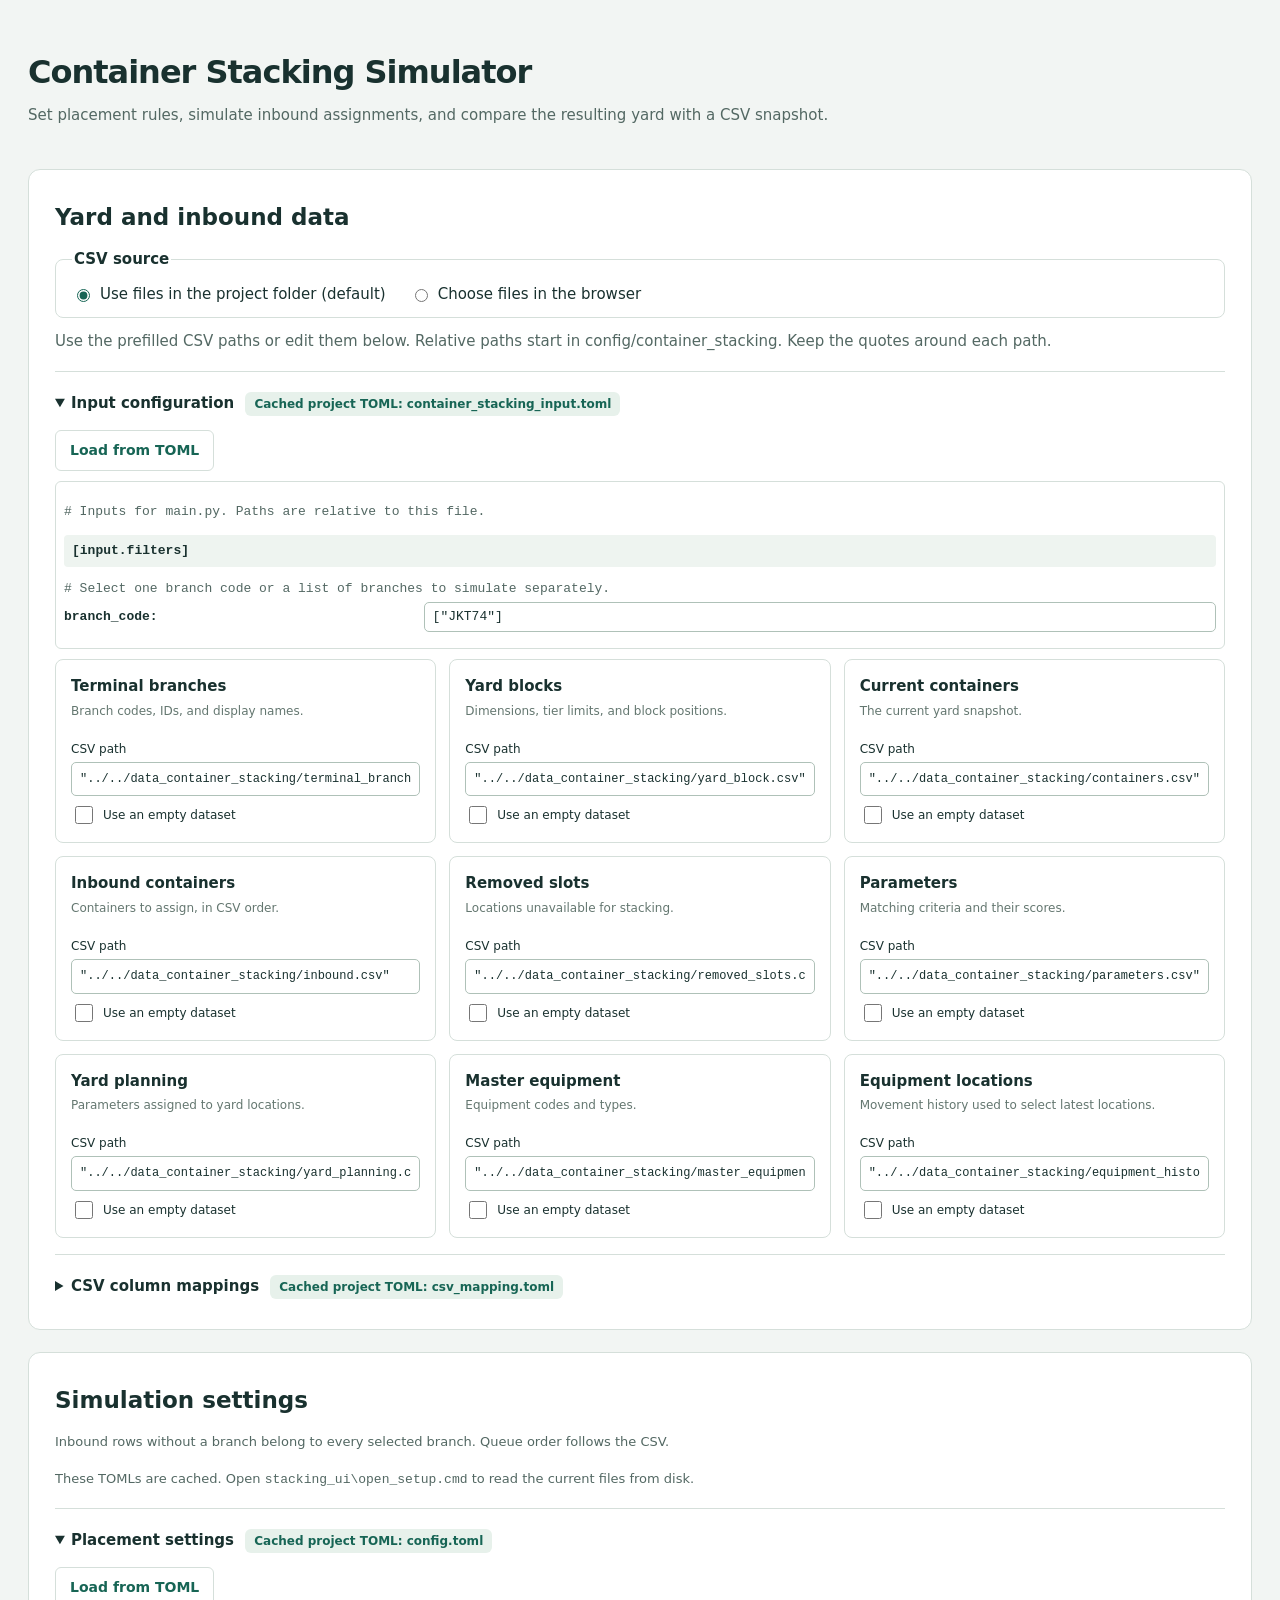
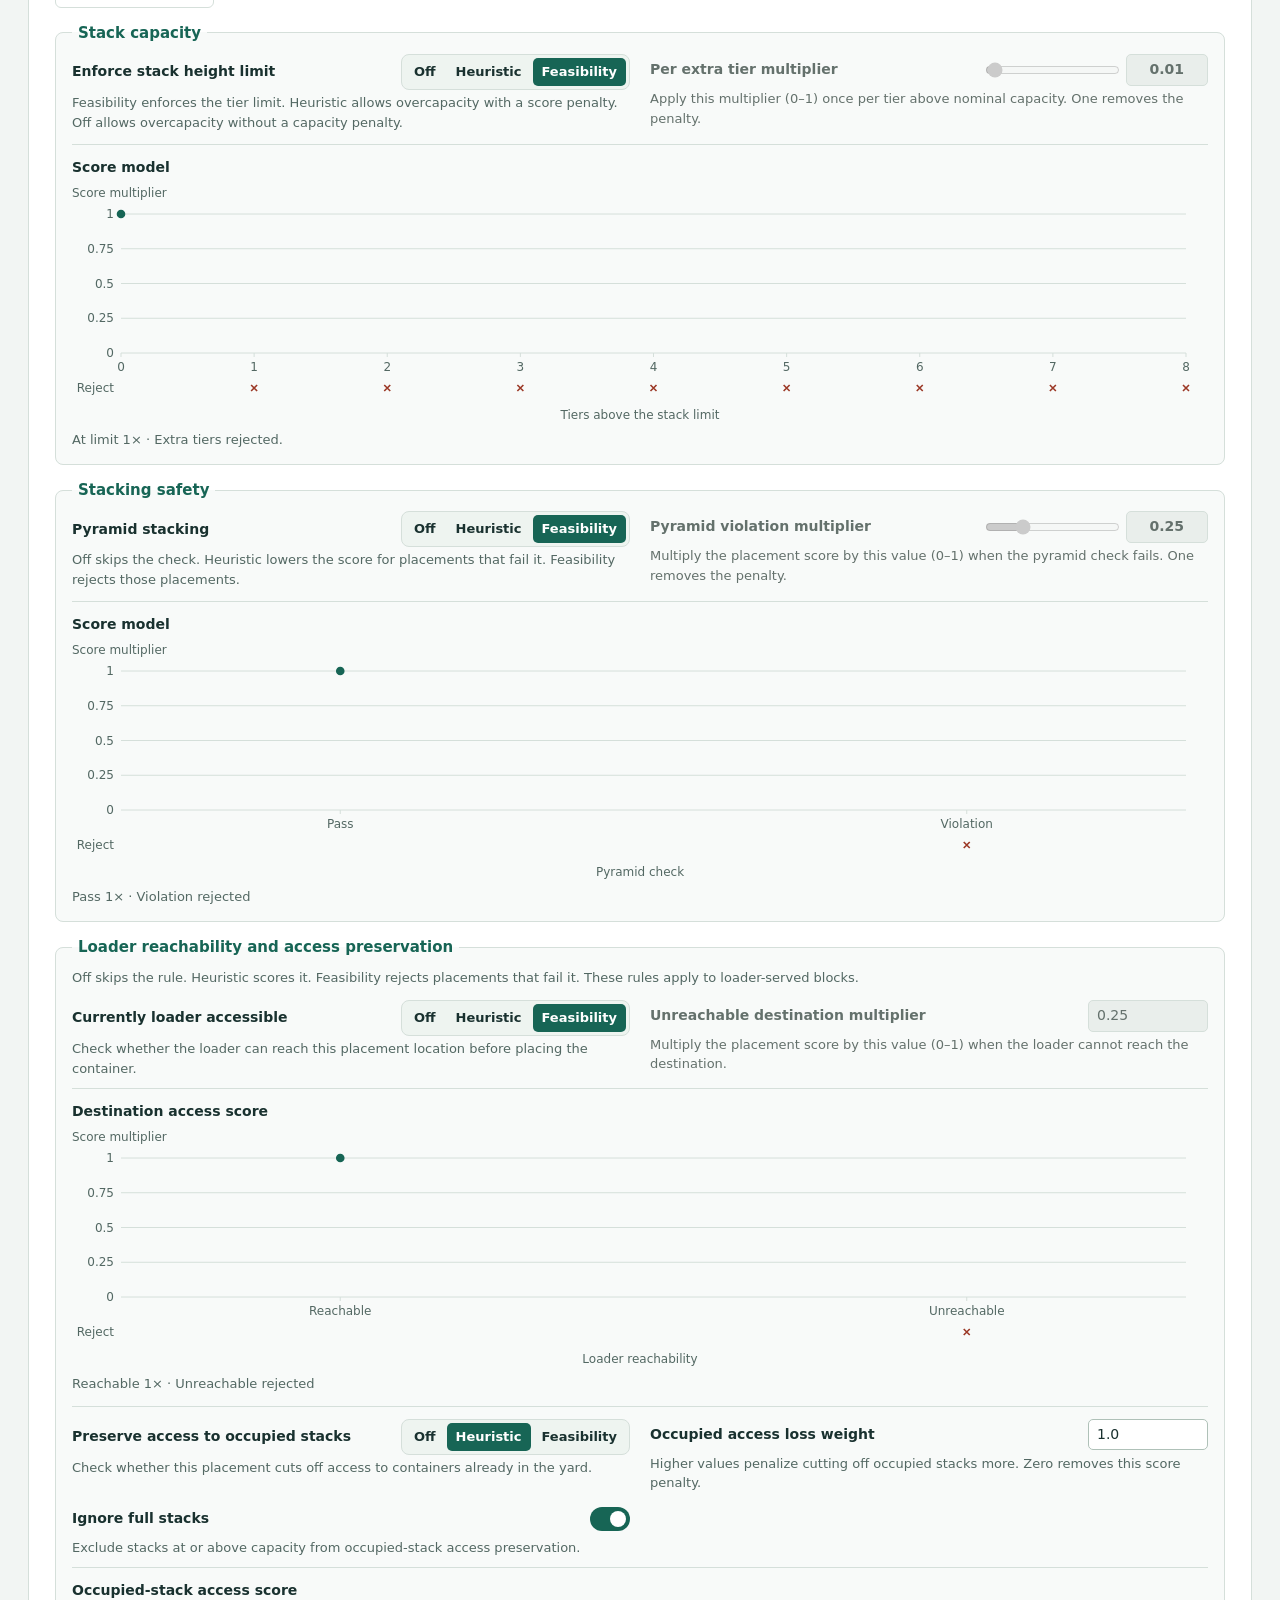
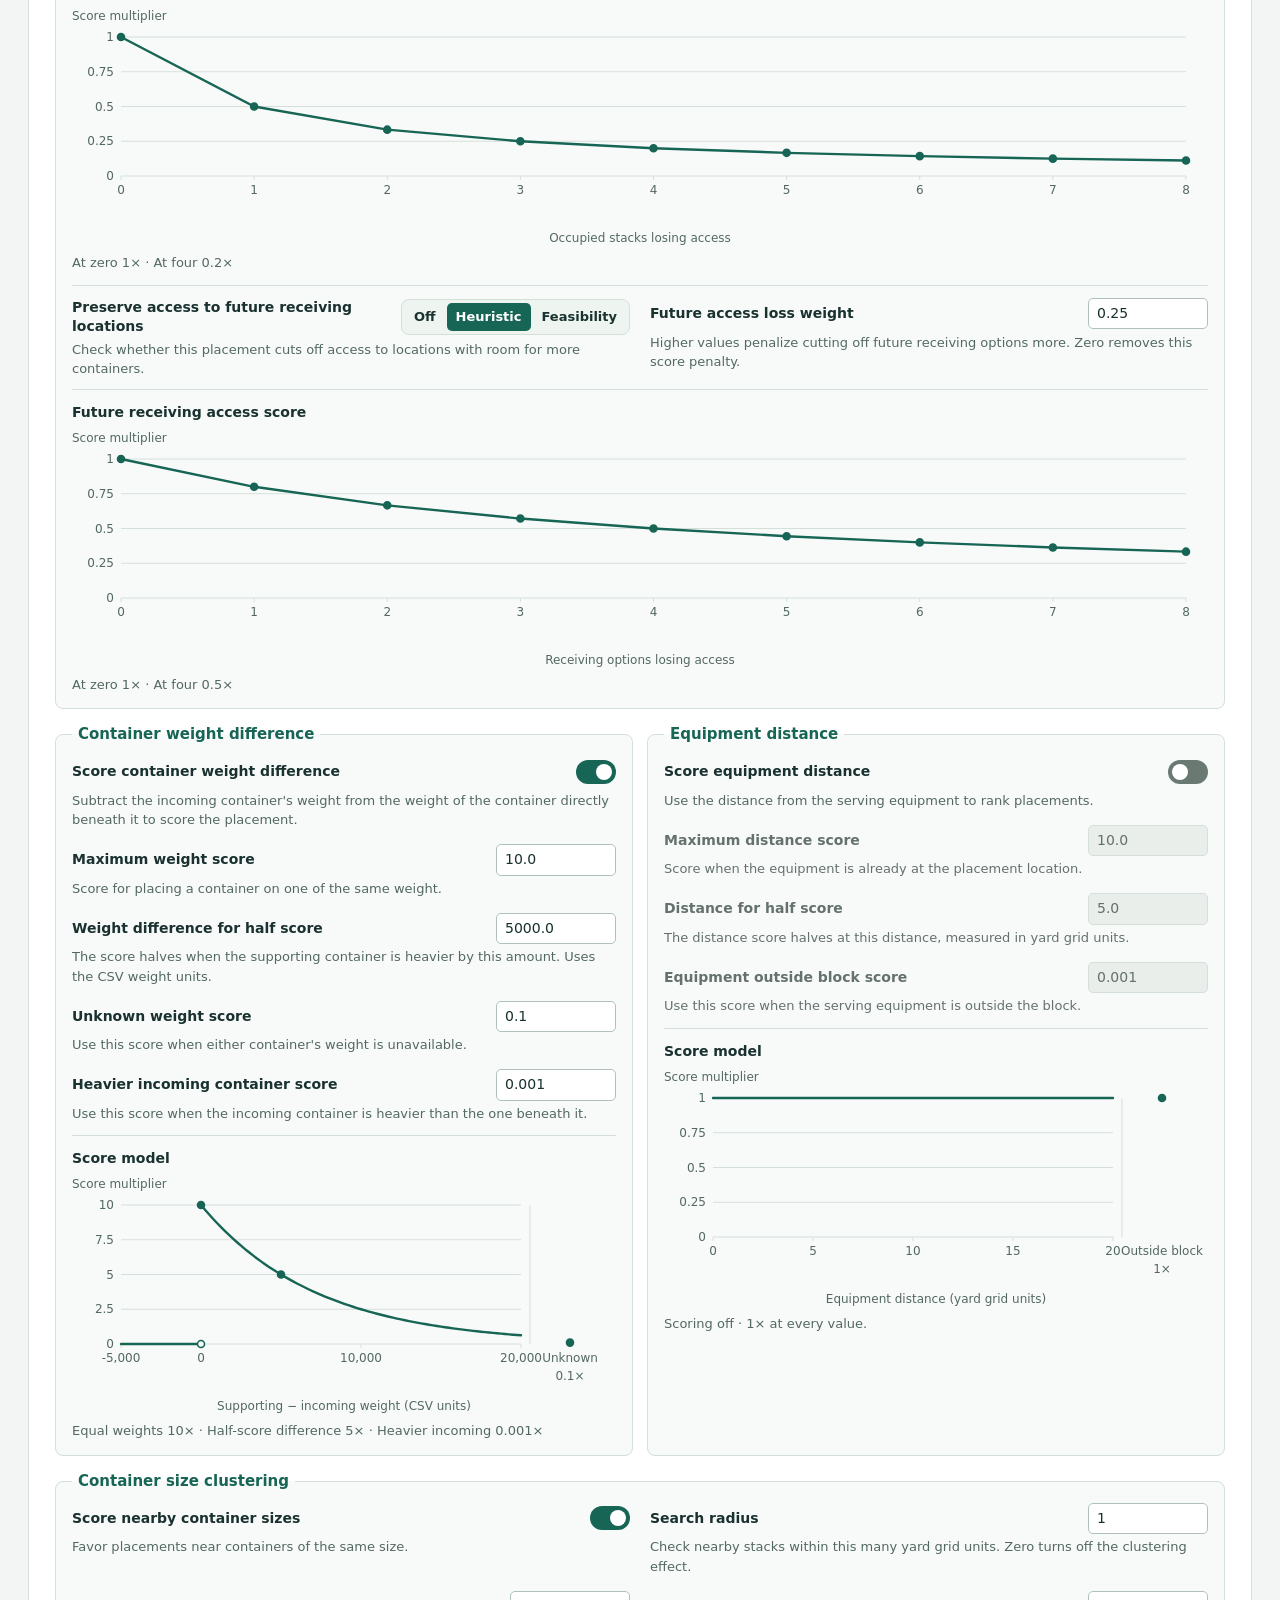
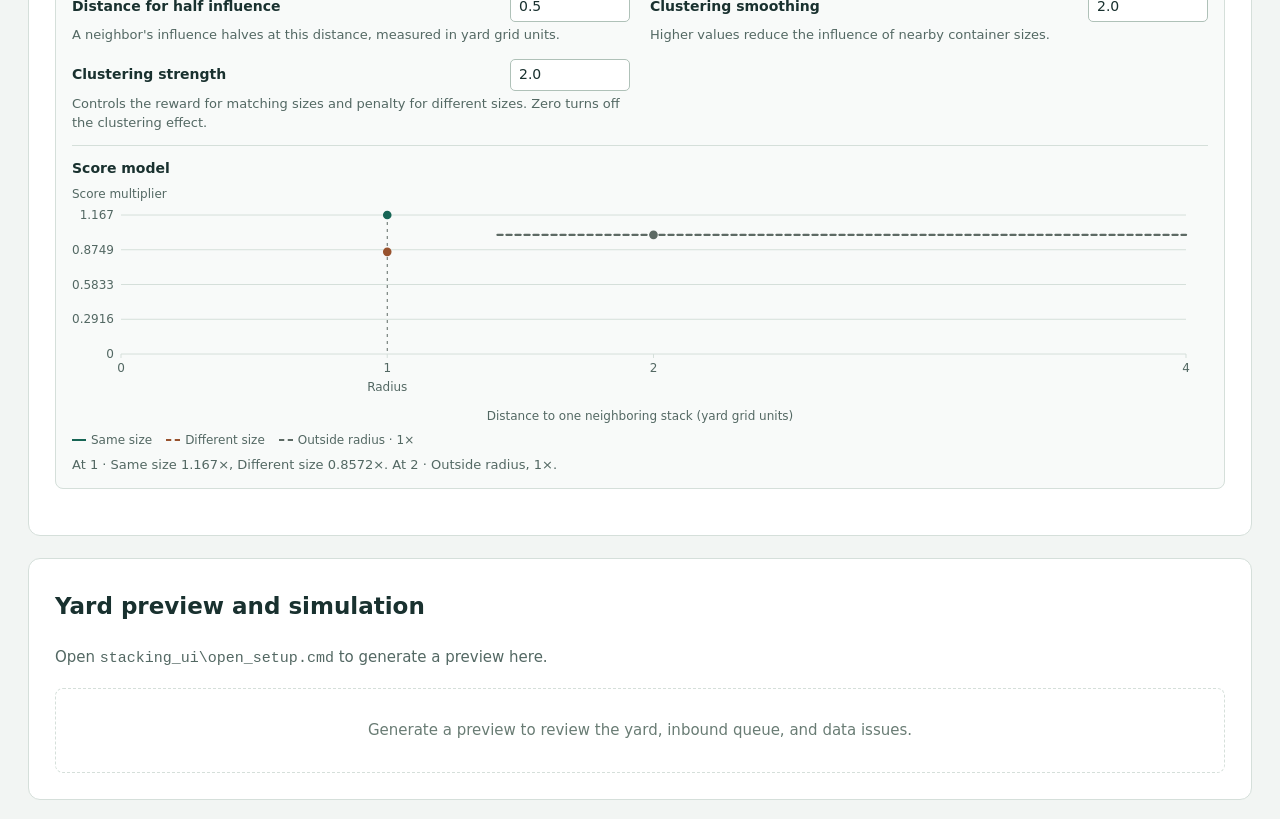
==== stacking_ui/static/index.html @ 5b1e6a99 "Add live placement heuristic graphs" ====
<!doctype html>
<html lang="en">
<head>
  <meta charset="utf-8">
  <meta name="viewport" content="width=device-width, initial-scale=1">
  <meta http-equiv="Content-Security-Policy" content="default-src 'none'; script-src 'self' file:; style-src 'self' file:; connect-src 'none'; base-uri 'none'; form-action 'none'">
  <title>Container Stacking Simulator</title>
  <link rel="stylesheet" href="./style.css">
  <link rel="stylesheet" href="./yard-map.css">
  <script src="./defaults.js" defer></script>
  <script src="./yard-map.js" defer></script>
  <script src="./yard-comparison-map.js" defer></script>
  <script src="./simulation.js" defer></script>
  <script src="./placement-graphs.js" defer></script>
  <script src="./app.js" defer></script>
</head>
<body>
<header>
  <div>
    <h1>Container Stacking Simulator</h1>
    <p>Set placement rules, simulate inbound assignments, and compare the resulting yard with a CSV snapshot.</p>
  </div>
</header>
<main>
  <div id="message" role="status" aria-live="polite"></div>
  <section>
    <h2>Yard and inbound data</h2>
    <fieldset class="file-sources">
      <legend>CSV source</legend>
      <label><input id="source-folder" type="radio" name="file-source" value="folder" checked> Use files in the project folder (default)</label>
      <label><input id="source-upload" type="radio" name="file-source" value="upload"> Choose files in the browser</label>
    </fieldset>
    <p id="source-description"></p>
    <details id="stacking-inputs" open>
      <summary>Input configuration <span id="input-toml-source" class="toml-source" data-project-file="container_stacking_input.toml" aria-live="polite"></span></summary>
      <div class="actions toml-choose">
        <button id="default-input" type="button" class="secondary" disabled hidden>Set default</button>
        <button id="save-input" type="button" class="secondary toml-save" disabled hidden>Save container_stacking_input.toml</button>
        <button id="choose-input" type="button" class="secondary">Load from TOML</button>
      </div>
      <input type="file" id="load-input" accept=".toml" hidden>
      <div id="input-toml" class="toml-lines"></div>
    </details>
    <div id="datasets" class="dataset-grid"></div>
    <details>
      <summary>CSV column mappings <span id="mapping-toml-source" class="toml-source" data-project-file="csv_mapping.toml" aria-live="polite"></span></summary>
      <div class="actions toml-choose">
        <button id="default-mapping" type="button" class="secondary" disabled hidden>Set default</button>
        <button id="save-mapping" type="button" class="secondary toml-save" disabled hidden>Save csv_mapping.toml</button>
        <button id="choose-mapping" type="button" class="secondary">Load from TOML</button>
      </div>
      <input type="file" id="load-mapping" accept=".toml" hidden>
      <div id="mapping-toml" class="toml-lines"></div>
    </details>
  </section>
  <section>
    <h2>Simulation settings</h2>
    <p class="note">Inbound rows without a branch belong to every selected branch. Queue order follows the CSV.</p>
    <div id="project-toml-actions" hidden>
      <button id="reload-project-tomls" type="button" class="secondary">Reload project TOMLs</button>
      <p class="note">The launcher reads the project files on page load and refreshes untouched editors before preview. Reload replaces all three editors with the current files.</p>
    </div>
    <p id="project-toml-cache-note" class="note" hidden>These TOMLs are cached. Open <code>stacking_ui\open_setup.cmd</code> to read the current files from disk.</p>
    <details open>
      <summary>Placement settings <span id="config-toml-source" class="toml-source" data-project-file="config.toml" aria-live="polite"></span></summary>
      <div class="actions toml-choose">
        <button id="default-config" type="button" class="secondary" disabled hidden>Set default</button>
        <button id="save-config" type="button" class="secondary toml-save" disabled hidden>Save config.toml</button>
        <button id="choose-config" type="button" class="secondary">Load from TOML</button>
      </div>
      <input type="file" id="load-config" accept=".toml" hidden>
      <div id="config-toml"></div>
    </details>
  </section>
  <section class="stacking-review">
    <div class="section-title">
      <h2>Yard preview and simulation</h2>
      <div class="actions">
        <button id="generate-preview" type="button" hidden>Generate preview</button>
        <button id="save-yard" class="secondary" type="button" hidden>Save yard CSV</button>
      </div>
    </div>
    <p id="preview-launch-note" hidden>Open <code>stacking_ui\open_setup.cmd</code> to generate a preview here.</p>
    <p id="preview-status" role="status" aria-live="polite"></p>
    <div id="results"><div class="empty">Generate a preview to review the yard, inbound queue, and data issues.</div></div>
  </section>
</main>
</body>
</html>
---- stacking_ui/static/style.css ----
:root{font:15px/1.5 system-ui,sans-serif;color:#19312f;background:#f2f5f3;--green:#176555;--border:#d5dfda}*{box-sizing:border-box}body{margin:0}header,main,footer{max-width:1280px;margin:auto}header{display:flex;justify-content:space-between;align-items:center;padding:42px 28px 24px}h1{font-size:32px;letter-spacing:-1px;margin:6px 0}h2{font-size:23px;margin:4px 0 14px}h3{margin:16px 0 8px}p{color:#536863;margin:8px 0 18px}.eyebrow{font-size:11px;letter-spacing:2px;font-weight:750;color:var(--green)}main{padding:0 28px}section{background:white;border:1px solid var(--border);border-radius:12px;padding:26px;margin-bottom:22px}.section-title{display:flex;justify-content:space-between;align-items:center;gap:20px}.actions{display:flex;gap:9px;flex-wrap:wrap}button,.button{font:inherit;font-weight:600;font-size:14px;border:1px solid var(--green);background:var(--green);color:white;border-radius:6px;padding:9px 14px;cursor:pointer;display:inline-block}.secondary{background:white;color:var(--green);border-color:var(--border)}button:disabled{opacity:.5;cursor:wait}input,select,textarea{font:inherit;border:1px solid #afc1b8;border-radius:5px;padding:8px;background:white;color:#19312f;max-width:100%}input[type=file]{font-size:12px;width:100%;padding:6px}input[type=checkbox]{accent-color:var(--green);width:18px;height:18px}input:focus,textarea:focus,button:focus-visible,.button:focus-within{outline:3px solid #76bda8;outline-offset:2px}.dataset-grid{display:grid;grid-template-columns:repeat(3,minmax(0,1fr));gap:13px}.dataset{border:1px solid var(--border);border-radius:8px;padding:15px}.dataset strong{display:block;margin-bottom:4px}.dataset small{display:block;min-height:38px;color:#647770;font-size:12px}.filename{font-size:12px;overflow-wrap:anywhere;margin:6px 0;color:var(--green)}.empty-choice{display:flex;gap:7px;align-items:center;font-size:12px;margin-top:7px}.note{font-size:13px}.settings-grid{display:grid;grid-template-columns:repeat(3,minmax(0,1fr));gap:14px;margin:12px 0 24px}.setting{display:flex;flex-direction:column;gap:6px;font-size:13px}.setting small{color:#647770;font-size:12px}.setting.toggle{flex-direction:row;align-items:center}.toml-grid{display:grid;grid-template-columns:repeat(3,minmax(0,1fr));gap:14px;margin:14px 0}.toml-grid label{font-size:13px}.toml-grid textarea{width:100%;font:12px/1.5 ui-monospace,monospace;margin-top:8px;resize:vertical}details{border-top:1px solid var(--border);padding-top:16px}summary{cursor:pointer;font-weight:600}#message:not(:empty){padding:12px 16px;border:1px solid #b9d6cb;border-radius:8px;margin:0 0 20px;background:#e7f1eb}#message.error{background:#fff0ed;border-color:#ebc2b5;color:#8a3321}.empty{padding:30px;text-align:center;border:1px dashed var(--border);border-radius:8px;color:#697c74}.branch-result{margin-top:22px;border-top:1px solid var(--border);padding-top:12px}.metrics{display:flex;gap:12px;flex-wrap:wrap;margin:12px 0}.metric{padding:10px 16px;background:#f1f6f3;border-radius:7px}.metric strong{display:block;font-size:22px}.metric span{font-size:12px}.table-scroll{overflow:auto;max-height:430px;margin:12px 0}table{border-collapse:collapse;width:100%;font-size:13px}td,th{text-align:left;padding:9px;border-bottom:1px solid var(--border);vertical-align:top;overflow-wrap:anywhere}th{background:#eef4f0;position:sticky;top:0}.severity-error{color:#9b3826;font-weight:600}.severity-warning{color:#956615;font-weight:600}.ready{color:var(--green)}.not-ready{color:#9b3826}footer{padding:18px 28px 35px;font-size:12px;color:#718178}@media(max-width:850px){.dataset-grid,.settings-grid{grid-template-columns:repeat(2,minmax(0,1fr))}.toml-grid{grid-template-columns:1fr}.section-title{align-items:flex-start;flex-direction:column}}@media(max-width:550px){main{padding:0 12px}header{padding:24px 15px}section{padding:18px}.dataset-grid,.settings-grid{grid-template-columns:1fr}h1{font-size:26px}}

.file-sources {
  display: flex;
  flex-wrap: wrap;
  gap: 12px 24px;
  border: 1px solid var(--border);
  border-radius: 8px;
  padding: 12px 16px;
  margin: 0 0 12px;
}
.file-sources legend { font-weight: 600; }
.file-sources label { display: flex; align-items: center; gap: 7px; }
.file-sources input { accent-color: var(--green); }
.actions button[hidden] { display: none; }
#preview-status:empty { display: none; }
.preview-branch { display: block; margin-bottom: 10px; }
.preview-diagnostics {
  margin: 12px 0;
  padding: 12px 16px;
  border: 1px solid var(--border);
  border-radius: 8px;
  background: #f8faf9;
}
.preview-diagnostics h3 { margin: 0; }
.preview-diagnostics p { margin: 6px 0 10px; }
.preview-diagnostics details { padding-top: 8px; }
.preview-diagnostics details + details { margin-top: 8px; }
.preview-diagnostics .table-scroll { max-height: 15rem; margin-bottom: 0; }
.inbound-queue {
  padding: 12px 14px;
  margin: 12px 0;
  border: 1px solid var(--border);
  border-radius: 10px;
  background: #f8faf9;
}
.inbound-queue h3 { margin: 0; }
.inbound-queue p { margin: 4px 0 8px; font-size: 13px; }
.inbound-track {
  display: flex;
  align-items: stretch;
  gap: 8px;
  overflow-x: auto;
  list-style: none;
  margin: 0;
  padding: 2px 2px 8px;
}
.inbound-card {
  display: flex;
  flex-direction: column;
  gap: 2px;
  flex: 0 0 148px;
  padding: 7px 9px;
  border: 1px solid #dce6ea;
  border-radius: 8px;
  background: #fff;
  overflow-wrap: anywhere;
  font-size: 13px;
}
.inbound-position, .inbound-meta, .inbound-reason { font-size: 12px; color: #526779; }
.inbound-position { font-variant-numeric: tabular-nums; }
.inbound-invalid { border-color: #dfaa96; background: #fff3ee; }
.inbound-invalid .inbound-meta, .inbound-reason { color: #8b3728; }
.inbound-placed { border-color: #a9cdbf; background: #edf7f1; }
.inbound-unplaced { border-color: #d4bb8c; background: #fff8e9; }
.inbound-card[aria-current="step"] { outline: 2px solid #496a9a; outline-offset: -2px; }
.simulation-controls {
  position: sticky;
  top: 0;
  z-index: 5;
  align-items: center;
  justify-content: space-between;
  padding: 8px 12px;
  border: 1px solid var(--border);
  border-radius: 8px;
  background: #f8faf9;
  font-size: 13px;
}
.simulation-outcome {
  margin: 8px 0 14px;
  padding: 8px 12px;
  scroll-margin-top: 92px;
  border: 1px solid var(--border);
  border-radius: 8px;
}
.yard-comparison {
  margin: 8px 0 14px;
  padding: 12px 16px;
  scroll-margin-top: 92px;
  border: 1px solid var(--border);
  border-radius: 8px;
}
.yard-comparison h3 { margin: 0; }
.yard-comparison h4 { margin: 14px 0 6px; }
.yard-comparison p { margin: 6px 0 10px; overflow-wrap: anywhere; }
.yard-comparison > p:empty, .comparison-pages[hidden] { display: none; }
.comparison-filters, .comparison-pages { align-items: center; }
.comparison-rate { display: flex; flex-wrap: wrap; gap: 4px 8px; align-items: center; }
.comparison-rate meter { width: min(8rem, 100%); height: 10px; }
.comparison-rate meter::-webkit-meter-bar { background: #edf2ef; border: 0; }
.comparison-rate-simulated meter::-webkit-meter-optimum-value { background: #267862; }
.comparison-rate-reference meter::-webkit-meter-optimum-value { background: #3b6cac; }
.comparison-visual { margin: 16px 0; }
.comparison-map-toolbar, .comparison-map-legend {
  display: flex;
  align-items: center;
  flex-wrap: wrap;
  gap: 8px 16px;
}
.comparison-map-toolbar label { font-weight: 650; }
.comparison-map-legend { list-style: none; padding: 0; margin: 0; font-size: 12px; }
.comparison-map-legend li { display: inline-flex; align-items: center; gap: 5px; }
.comparison-maps { display: grid; grid-template-columns: repeat(2, minmax(0, 1fr)); gap: 12px; }
.comparison-board {
  min-width: 0;
  padding: 10px;
  border: 1px solid var(--border);
  border-radius: 8px;
  background: #f8faf9;
}
.comparison-board h5 { margin: 0 0 6px; font-size: 14px; color: #196653; }
.comparison-board + .comparison-board h5 { color: #2a548a; }
.comparison-grid-scroll { overflow: auto; max-height: 18rem; }
.comparison-grid { width: max-content; border-collapse: separate; border-spacing: 3px; }
.comparison-grid th, .comparison-grid td { padding: 0; text-align: center; border: 0; }
.comparison-grid th { padding: 1px 5px; }
.comparison-grid tbody th { top: auto; left: 0; z-index: 1; }
.comparison-grid thead th { z-index: 2; }
.comparison-grid thead th:first-child { left: 0; z-index: 3; }
.comparison-slot, .comparison-swatch {
  display: inline-grid;
  place-items: center;
  color: var(--comparison-ink);
  background: var(--comparison-fill);
  border: 1px solid var(--comparison-border);
  border-radius: 5px;
}
.comparison-slot { position: relative; width: 36px; min-height: 34px; padding: 0; font-variant-numeric: tabular-nums; }
.comparison-swatch { width: 13px; height: 13px; border-radius: 3px; }
.comparison-slot-same { --comparison-fill: #f1f4f2; --comparison-ink: #374e45; --comparison-border: #cbd6cf; }
.comparison-slot-changed { --comparison-fill: #ffefcd; --comparison-ink: #6e430e; --comparison-border: #c1934c; }
.comparison-slot.comparison-slot-changed::after { content: "≠"; position: absolute; top: 0; right: 4px; font-size: 10px; }
.comparison-slot-simulated { --comparison-fill: #d9f0e7; --comparison-ink: #185740; --comparison-border: #68a38c; }
.comparison-slot-reference { --comparison-fill: #dfeafb; --comparison-ink: #224c85; --comparison-border: #7699c9; }
.comparison-slot-removed {
  --comparison-fill: repeating-linear-gradient(135deg, #e8ecea 0 3px, #d7ded9 3px 5px);
  --comparison-ink: #58655e;
  --comparison-border: #aab7ae;
}
.comparison-slot[aria-pressed="true"] { outline: 2px solid #213e33; outline-offset: -3px; }
.comparison-slot:focus-visible { outline: 3px solid #257e66; outline-offset: -3px; }
.comparison-stack-inspector { margin-top: 10px; }
.comparison-tier-different { background: #fff7e6; }
@media (max-width: 680px) {
  .comparison-maps { grid-template-columns: 1fr; }
}
.simulation-outcome p { margin: 0 0 6px; font-size: 13px; }
.simulation-trace-picker {
  display: flex;
  align-items: center;
  flex-wrap: wrap;
  gap: 6px 12px;
  margin-bottom: 8px;
}
.simulation-trace-picker select { padding: 3px 6px; font-size: 13px; }
.simulation-trace-stages { margin: 4px 0; padding-left: 22px; font-size: 13px; }
.heuristic-breakdown { margin: 4px 0 8px; max-width: 360px; }
.heuristic-breakdown table { font-size: 12px; font-variant-numeric: tabular-nums; }
.heuristic-breakdown th, .heuristic-breakdown td { padding: 5px 8px; }
.heuristic-breakdown th:last-child, .heuristic-breakdown td:last-child { text-align: right; }
.heuristic-breakdown tbody tr:last-child { background: #eef4f0; font-weight: 700; }
.simulation-outcome details { padding-top: 5px; font-size: 13px; }
.simulation-outcome details p { margin-top: 6px; }
.dataset-path { display: block; font-size: 12px; }
.dataset-grid + details { margin-top: 16px; }
.dataset-path input, .dataset-path textarea {
  display: block;
  width: 100%;
  margin-top: 4px;
  font: 12px/1.4 ui-monospace, monospace;
}
.toml-source {
  display: inline-block;
  margin: 4px 0 4px 6px;
  padding: 3px 9px;
  border-radius: 6px;
  background: #e7f1eb;
  color: var(--green);
  font-size: 12px;
  max-width: 100%;
  overflow-wrap: anywhere;
}
.toml-choose { margin-top: 10px; }
.toml-choose button[id^="default-"]:disabled { cursor: default; }
.toml-save:disabled {
  background: #edf0ee;
  color: #65716b;
  border-color: var(--border);
  cursor: default;
}
.toml-lines {
  max-height: 24rem;
  overflow: auto;
  border: 1px solid var(--border);
  border-radius: 6px;
  padding: 8px;
  margin: 10px 0;
}
.toml-setting {
  display: grid;
  grid-template-columns: minmax(14ch, 30%) minmax(0, 1fr);
  align-items: center;
  gap: 8px 14px;
  margin: 4px 0 8px;
  font: 13px/1.4 ui-monospace, monospace;
}
.toml-setting span { font-weight: 600; overflow-wrap: anywhere; }
.toml-setting input, .toml-setting textarea { width: 100%; padding: 5px 8px; }
.toml-setting textarea { resize: vertical; }
.toml-switch { position: relative; display: inline-flex; width: 40px; height: 24px; }
.toml-switch input {
  position: absolute;
  inset: 0;
  width: 100%;
  height: 100%;
  margin: 0;
  padding: 0;
  opacity: 0;
  cursor: pointer;
}
.toml-switch-track {
  width: 100%;
  border-radius: 999px;
  background: #6a7a73;
  pointer-events: none;
}
.toml-switch-track::after {
  content: "";
  position: absolute;
  inset: 4px auto 4px 4px;
  width: 16px;
  border-radius: 50%;
  background: #fff;
}
.toml-switch input:checked + .toml-switch-track { background: var(--green); }
.toml-switch input:checked + .toml-switch-track::after { transform: translateX(16px); }
.toml-switch input:focus-visible + .toml-switch-track { outline: 3px solid #76bda8; outline-offset: 2px; }
.toml-switch input:disabled + .toml-switch-track { opacity: .5; }
.toml-segments {
  display: inline-flex;
  flex-wrap: wrap;
  justify-self: start;
  gap: 2px;
  padding: 3px;
  background: #eef4f0;
  border: 1px solid var(--border);
  border-radius: 8px;
  font: 13px/1.4 system-ui, sans-serif;
}
.toml-segments label { position: relative; }
.toml-segments input {
  position: absolute;
  width: 1px;
  height: 1px;
  margin: 0;
  padding: 0;
  opacity: 0;
}
.toml-segments span {
  display: block;
  border-radius: 5px;
  padding: 5px 9px;
  cursor: pointer;
}
.toml-segments input:checked + span {
  background: var(--green);
  color: white;
}
.toml-segments input:focus-visible + span {
  outline: 3px solid #76bda8;
  outline-offset: 2px;
}
.toml-segments input:disabled + span {
  opacity: .45;
  cursor: default;
}
.placement-groups {
  display: grid;
  gap: 14px;
  margin: 14px 0 20px;
}
.placement-group {
  min-inline-size: 0;
  margin: 0;
  padding: 10px 16px 14px;
  border: 1px solid var(--border);
  border-radius: 8px;
  background: #f8faf9;
}
.placement-group legend {
  padding: 0 6px;
  font-weight: 650;
  color: var(--green);
}
.placement-options {
  display: grid;
  grid-template-columns: repeat(2, minmax(0, 1fr));
  gap: 14px 20px;
}
.placement-related-options {
  gap: 10px 20px;
}
.placement-related-options + .placement-related-options {
  margin-top: 12px;
  padding-top: 12px;
  border-top: 1px solid var(--border);
}
.placement-weight-distance {
  display: flex;
  flex-wrap: wrap;
  gap: 14px;
}
.placement-weight-distance > .placement-group { flex: 1 1 min(100%, 360px); }
.placement-weight-distance .placement-options { grid-template-columns: 1fr; }
.placement-option .toml-setting {
  grid-template-columns: minmax(0, 1fr) auto;
  gap: 6px 12px;
  min-height: 32px;
  margin: 0 0 3px;
  font: 14px/1.4 system-ui, sans-serif;
}
.placement-option input[type="text"] {
  width: 8rem;
  font-variant-numeric: tabular-nums;
}
.toml-range {
  display: flex;
  align-items: center;
  gap: 6px;
}
.toml-range input[type="range"] {
  width: clamp(4rem, 14vw, 9rem);
  margin: 0;
  padding: 0;
  accent-color: var(--green);
}
.toml-range input[type="number"] {
  width: 5.5rem;
  min-width: 0;
  text-align: right;
  font-variant-numeric: tabular-nums;
}
.placement-help { margin: 0; font-size: 13px; }
.placement-option.is-inactive, .placement-option.is-inactive .placement-help {
  color: #64716c;
}
.placement-option.is-inactive input[type="text"],
.placement-option.is-inactive input[type="number"],
.placement-option.is-inactive textarea,
.placement-option.is-inactive .toml-segments {
  background: #e9eeeb;
  color: #64716c;
  border-color: var(--border);
}
.placement-option.is-inactive .toml-segments input:disabled + span {
  color: #64716c;
  opacity: 1;
}
.placement-option.is-inactive .toml-segments input:checked + span { background: #d9e2dd; }
.placement-option.is-inactive .toml-switch input:checked + .toml-switch-track { background: #6a7a73; }
.placement-option.is-inactive .toml-switch input { cursor: default; }
.placement-group > .placement-help { margin-bottom: 12px; }
.placement-help + .placement-help { margin-top: 4px; }
.placement-graph {
  --score-line: var(--green);
  --other-score-line: #98532f;
  --neutral-score-line: #5d6a64;
  grid-column: 1 / -1;
  min-width: 0;
  margin: 12px 0 0;
  padding: 12px 0 0;
  border-top: 1px solid var(--border);
}
.placement-related-options > .placement-graph { margin-top: 0; }
.placement-group > .placement-options:empty + .placement-graph { margin-top: 0; }
.placement-graph figcaption { font-size: 14px; font-weight: 650; margin-bottom: 4px; }
.placement-graph svg { display: block; width: 100%; height: 204px; }
.placement-graph svg[hidden] { display: none; }
.placement-graph-axis, .placement-graph-y-title, .placement-graph-keys { font-size: 12px; color: #536863; }
.placement-graph-axis { text-align: center; }
.placement-graph-y-title { margin-top: 6px; }
.placement-graph svg text { fill: #536863; font-size: 12px; font-variant-numeric: tabular-nums; }
.placement-graph svg line { stroke: var(--border); }
.placement-graph svg .guide { stroke: var(--neutral-score-line); stroke-dasharray: 3 4; }
.placement-graph svg polyline {
  fill: none;
  stroke: var(--score-line);
  stroke-width: 2.4px;
  stroke-linecap: round;
  stroke-linejoin: round;
}
.placement-graph svg .point { fill: var(--score-line); stroke: var(--score-line); stroke-width: 1.6px; }
.placement-graph svg .hollow { fill: #f8faf9; }
.placement-graph svg .reject { fill: none; stroke: #9b3826; stroke-width: 1.6px; }
.placement-graph svg .other { --score-line: var(--other-score-line); }
.placement-graph svg .neutral { --score-line: var(--neutral-score-line); }
.placement-graph svg polyline.other, .placement-graph svg polyline.neutral { stroke-dasharray: 5 4; }
.placement-graph-keys { display: flex; flex-wrap: wrap; gap: 4px 14px; margin-top: 6px; }
.placement-graph-keys:empty { display: none; }
.placement-graph-keys span { display: inline-flex; align-items: center; gap: 5px; }
.placement-graph-keys span::before { content: ""; width: 14px; border-top: 2px solid var(--score-line); }
.placement-graph-keys .other::before { border-top: 2px dashed var(--other-score-line); }
.placement-graph-keys .neutral::before { border-top: 2px dashed var(--neutral-score-line); }
.placement-graph-note { margin: 6px 0 0; font-size: 13px; font-variant-numeric: tabular-nums; }
@media (max-width: 850px) {
  .placement-options { grid-template-columns: 1fr; }
}
@media (max-width: 480px) {
  .placement-option:has(.toml-segments) .toml-setting { grid-template-columns: 1fr; }
}
.toml-comment {
  margin: 12px 0 4px;
  color: #536863;
  font: 13px/1.5 ui-monospace, monospace;
  overflow-wrap: anywhere;
}
.toml-comment + .toml-comment { margin-top: 0; }
.toml-section {
  padding: 6px 8px;
  margin: 14px 0 8px;
  background: #eef4f0;
  border-radius: 4px;
  font: 600 13px/1.5 ui-monospace, monospace;
  overflow-wrap: anywhere;
}
@media (max-width: 550px) {
  .toml-setting { grid-template-columns: 1fr; }
}
---- stacking_ui/static/yard-map.css ----
main:has(.stacking-review .yard-view) { max-width: none; }
main:has(.stacking-review .yard-view) > :not(.stacking-review) {
  max-width: 1224px;
  margin-inline: auto;
}
.yard-view {
  --yard-line: #dce6ea;
  --yard-navy: #183957;
  margin: 16px 0 22px;
  color: #19344b;
}
.yard-view-heading,
.yard-inspector-heading {
  display: flex;
  align-items: center;
  justify-content: space-between;
  flex-wrap: wrap;
  gap: 8px;
  margin-bottom: 10px;
}
.yard-view h3, .yard-view h4 { margin: 0; }
.yard-view h4 { font-size: 14px; }
.yard-view-layout {
  display: grid;
  grid-template-columns: minmax(0, 1fr) clamp(280px, 26%, 420px);
  align-items: start;
  gap: 12px;
}
.yard-panel {
  background: #fff;
  border: 1px solid var(--yard-line);
  border-radius: 12px;
  padding: 12px;
  min-width: 0;
}
.yard-view .yard-caption {
  color: #526779;
  font-size: 12px;
  margin: 4px 0 9px;
}
.yard-view-heading .yard-caption { margin: 0; }
.yard-map-toolbar {
  display: flex;
  align-items: center;
  justify-content: space-between;
  flex-wrap: wrap;
  gap: 8px 16px;
  margin-bottom: 10px;
}
.yard-map-controls { display: flex; gap: 6px; }
.yard-map-zoom {
  padding: 5px 9px;
  border: 1px solid var(--yard-line);
  background: #fff;
  color: var(--yard-navy);
  font-size: 12px;
}
.yard-map-zoom[aria-pressed="true"] {
  border-color: #5b83a2;
  background: #e8f1f8;
}
.yard-trace-key {
  margin-bottom: 10px;
  padding: 6px 9px;
  border: 1px solid #bcd9dd;
  border-radius: 6px;
  background: #f0f8f8;
  font-size: 12px;
}
.yard-trace-key strong, .yard-trace-key span { display: block; }
.yard-map-scroll {
  overflow: auto;
  height: clamp(420px, var(--yard-map-height), 90vh);
  border: 1px solid var(--yard-line);
  border-radius: 8px;
  background-color: #f3f7f7;
  background-image: radial-gradient(#cfdddf 1px, transparent 1px);
  background-size: 10px 10px;
}
.yard-map-extent { position: relative; overflow: hidden; margin-inline: auto; }
.yard-map-stage { position: absolute; inset: 0 auto auto 0; transform-origin: top left; }
.yard-block {
  position: absolute;
  padding: 8px;
  border: 1px solid var(--yard-line);
  border-radius: 8px;
  background: #fff;
}
.yard-block-heading { height: 76px; }
.yard-block-heading .yard-caption {
  margin: 0;
  overflow: hidden;
  text-overflow: ellipsis;
  white-space: nowrap;
}
.yard-legend { display: flex; flex-wrap: wrap; gap: 6px 14px; }
.yard-legend > div { display: flex; align-items: center; gap: 7px; font-size: 12px; }
.yard-swatch {
  width: 13px;
  height: 13px;
  flex: none;
  border: 1px solid var(--yard-ink, #c7d2d8);
  border-radius: 4px;
  background: var(--yard-fill, #e7ecee);
}
.yard-view .yard-removed {
  background: repeating-linear-gradient(135deg, #edf1f3 0 5px, #d7e0e5 5px 7px);
}
.yard-gap {
  display: inline-grid;
  place-items: center;
  background: #fbd775;
  color: #604300;
  border-radius: 50%;
  width: 14px;
  height: 14px;
  font-size: 10px;
  font-weight: 750;
  flex: none;
}
.yard-view .yard-grid {
  --yard-grid-gap: 3px;
  table-layout: fixed;
  border-collapse: separate;
  border-spacing: var(--yard-grid-gap);
}
.yard-grid th, .yard-grid td { padding: 0; border: 0; }
.yard-view .yard-grid th {
  position: static;
  font-size: 11px;
  text-align: center;
  color: #526779;
  background: #f1f5f7;
}
.yard-grid thead th { padding: 2px; }
.yard-grid th:first-child { width: 31px; }
.yard-view .yard-tile {
  display: block;
  width: 100%;
  height: 36px;
  position: relative;
  padding: 2px 0;
  border: 1px solid transparent;
  border-radius: 7px;
  background-color: var(--yard-fill, #edf1f3);
  color: #19344b;
  text-align: center;
  font-variant-numeric: tabular-nums;
  line-height: 1.1;
}
.yard-tile strong, .yard-tile small { display: block; }
.yard-tile strong { font-size: 13px; }
.yard-tile .yard-count { font-size: 14px; font-weight: 800; }
.yard-tile .yard-count-empty { color: #30363b; opacity: .25; }
.yard-view .yard-overcapacity { color: #d00000; }
.yard-tile small { font-size: 10px; color: var(--yard-ink, #526779); }
.yard-view .yard-tile:hover { border-color: #6d889c; }
.yard-view .yard-tile[aria-pressed="true"] {
  border-color: var(--yard-navy);
  box-shadow: inset 0 0 0 1px var(--yard-navy);
}
.yard-view .yard-tile.yard-trace-candidate {
  z-index: 1;
  outline: 2px dashed #176579;
}
.yard-view .yard-tile.yard-trace-winner,
.yard-view:not(.yard-trace-history) .yard-tile.yard-placed {
  z-index: 1;
  outline: 3px solid #6336b0;
  outline-offset: 0;
  scroll-margin-block: 80px 18px;
}
.yard-view .yard-tile.yard-trace-candidate:focus-visible,
.yard-view .yard-tile.yard-trace-winner:focus-visible,
.yard-view:not(.yard-trace-history) .yard-tile.yard-placed:focus-visible {
  outline: 3px dashed #19344b;
}
.yard-view .yard-tile.yard-trace-pair { outline: none; }
.yard-view .yard-tile.yard-trace-pair:focus-visible {
  outline: 2px solid #19344b;
  outline-offset: -4px;
}
.yard-view .yard-tile.yard-trace-pair-anchor { z-index: 2; }
.yard-trace-pair-anchor::after {
  content: "";
  position: absolute;
  /* Extend across the preceding equal-width tile, its gap and both borders. */
  inset: -1px -1px -1px calc(-100% - var(--yard-grid-gap) - 3px);
  border: 2px dashed #176579;
  border-radius: inherit;
  pointer-events: none;
}
.yard-trace-pair-anchor.yard-trace-winner::after { border: 3px solid #6336b0; }
.yard-trace-rank {
  position: absolute;
  z-index: 1;
  left: -2px;
  bottom: -4px;
  padding: 1px 3px;
  border-radius: 4px;
  background: #176579;
  color: #fff;
  font-size: 11px;
  font-weight: 750;
  white-space: nowrap;
}
.yard-trace-winner .yard-trace-rank { background: #512498; }
.yard-trace-history .yard-placement-badge { display: none; }
.yard-view .yard-trace-detail {
  margin: 4px 0 6px;
  color: #176579;
  font-size: 12px;
}
.yard-placement-badge {
  position: absolute;
  right: -2px;
  top: -8px;
  padding: 2px 4px;
  border-radius: 4px;
  background: #512498;
  color: #fff;
  font-size: 10px;
  font-weight: 750;
}
.yard-view .yard-placement-note {
  padding: 5px 7px;
  border-radius: 6px;
  background: #efe7fa;
  color: #512498;
  font-size: 12px;
}
.yard-tile .yard-gap { position: absolute; top: -2px; right: -2px; }
.yard-pair { position: absolute; top: 1px; left: 2px; color: #34536d; font-size: 8px; }
.yard-occupancy {
  padding: 3px 7px;
  border-radius: 6px;
  background: #e9f0f5;
  color: #34536d;
  font-size: 11px;
  font-weight: 700;
}
.yard-inspector { position: sticky; top: 12px; }
.yard-inspector-heading { margin: 0; }
.yard-inspector h4 { margin-top: 8px; }
.yard-parameter {
  margin: 6px 0 8px;
  padding: 0;
  overflow: hidden;
  border: 1px solid var(--yard-line);
  border-radius: 8px;
}
.yard-parameter summary {
  padding: 6px 8px;
  background: var(--yard-fill, #edf1f3);
  color: #19344b;
  font-size: 12px;
}
.yard-parameter ul { margin: 5px 0 7px; padding-left: 23px; font-size: 12px; }
.yard-tier-table { margin: 6px 0 0; }
.yard-tier-table table { font-size: 11px; }
.yard-tier-table td, .yard-tier-table th { padding: 5px 4px; }
.yard-tier-table td:nth-child(2) { font-weight: 650; white-space: nowrap; }
.yard-tier-table .yard-placed-tier { background: #efe7fa; color: #512498; }
.yard-view .yard-gap-note {
  margin: 5px 0;
  padding: 5px 7px;
  color: #604300;
  background: #fdf0ce;
  border-radius: 6px;
  font-size: 12px;
}
@media (max-width: 900px) {
  .yard-view-layout { grid-template-columns: minmax(0, 1fr); }
  .yard-inspector { position: static; }
}
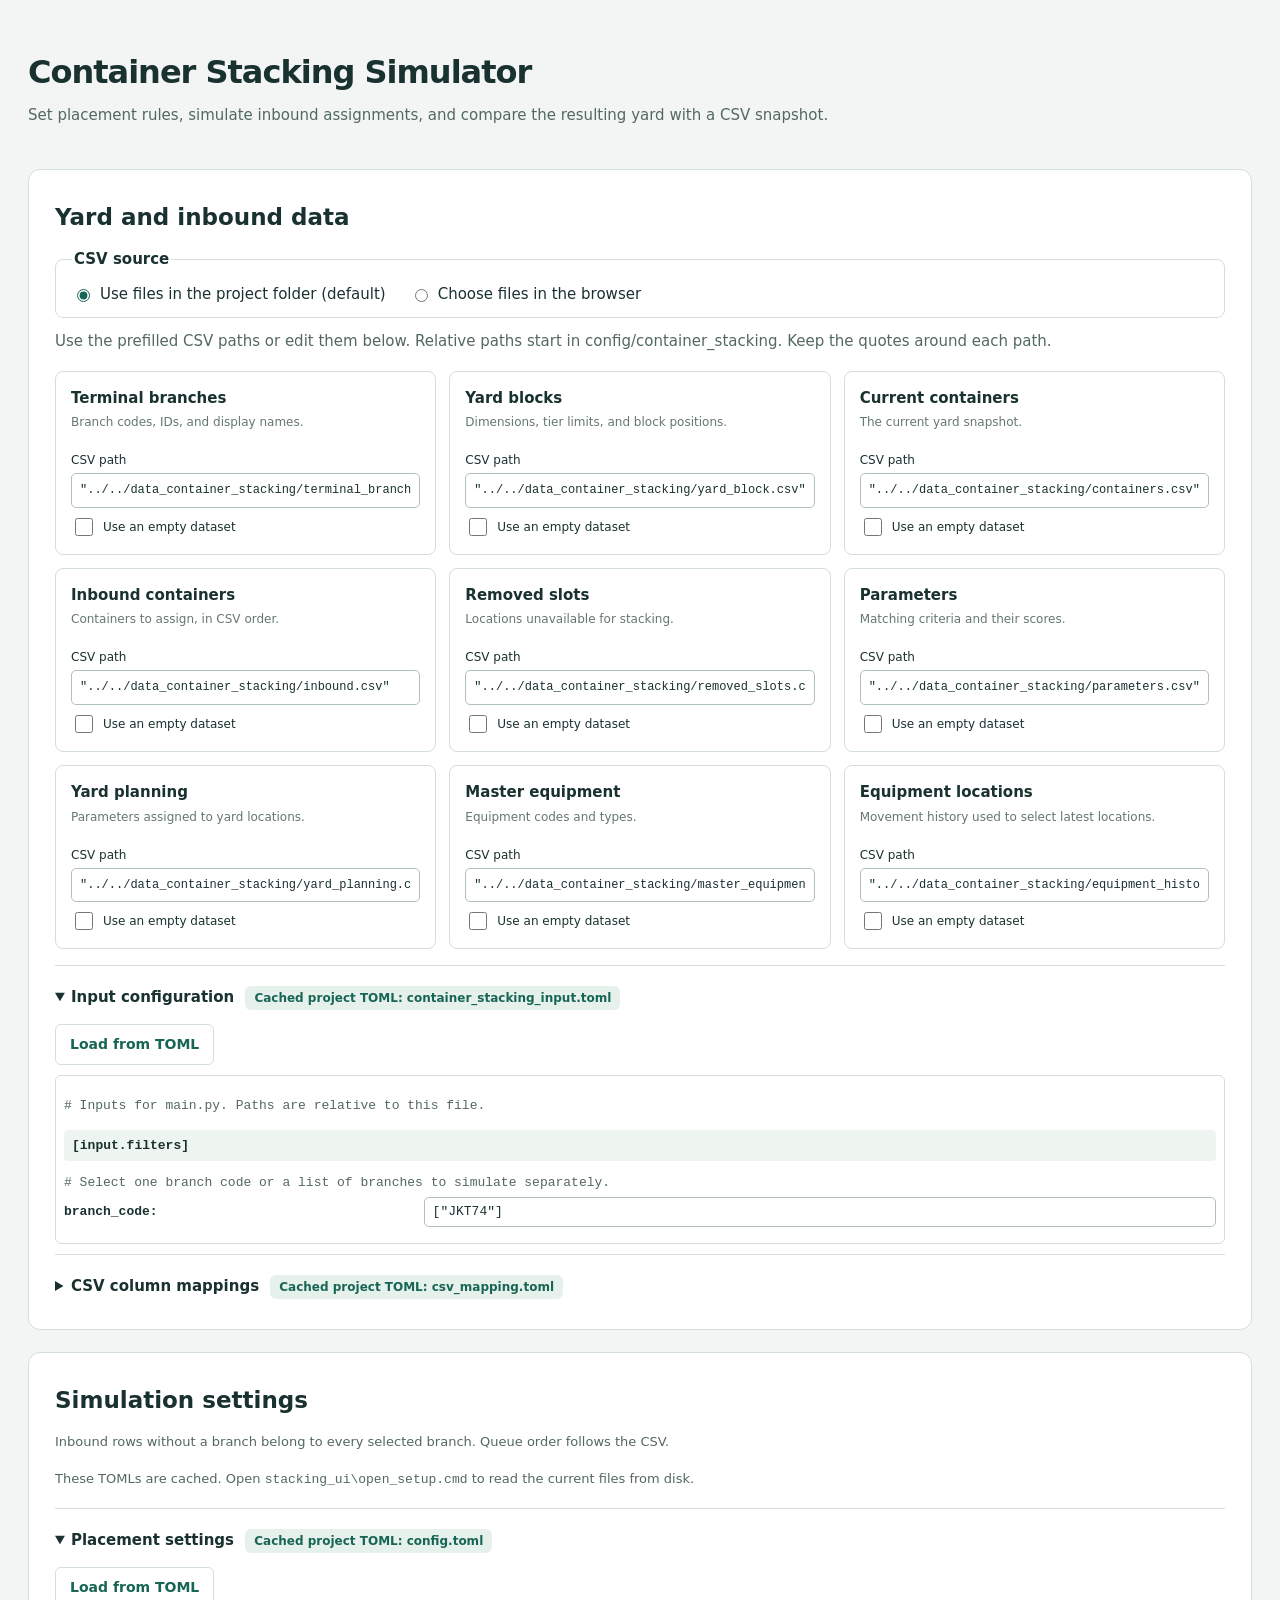
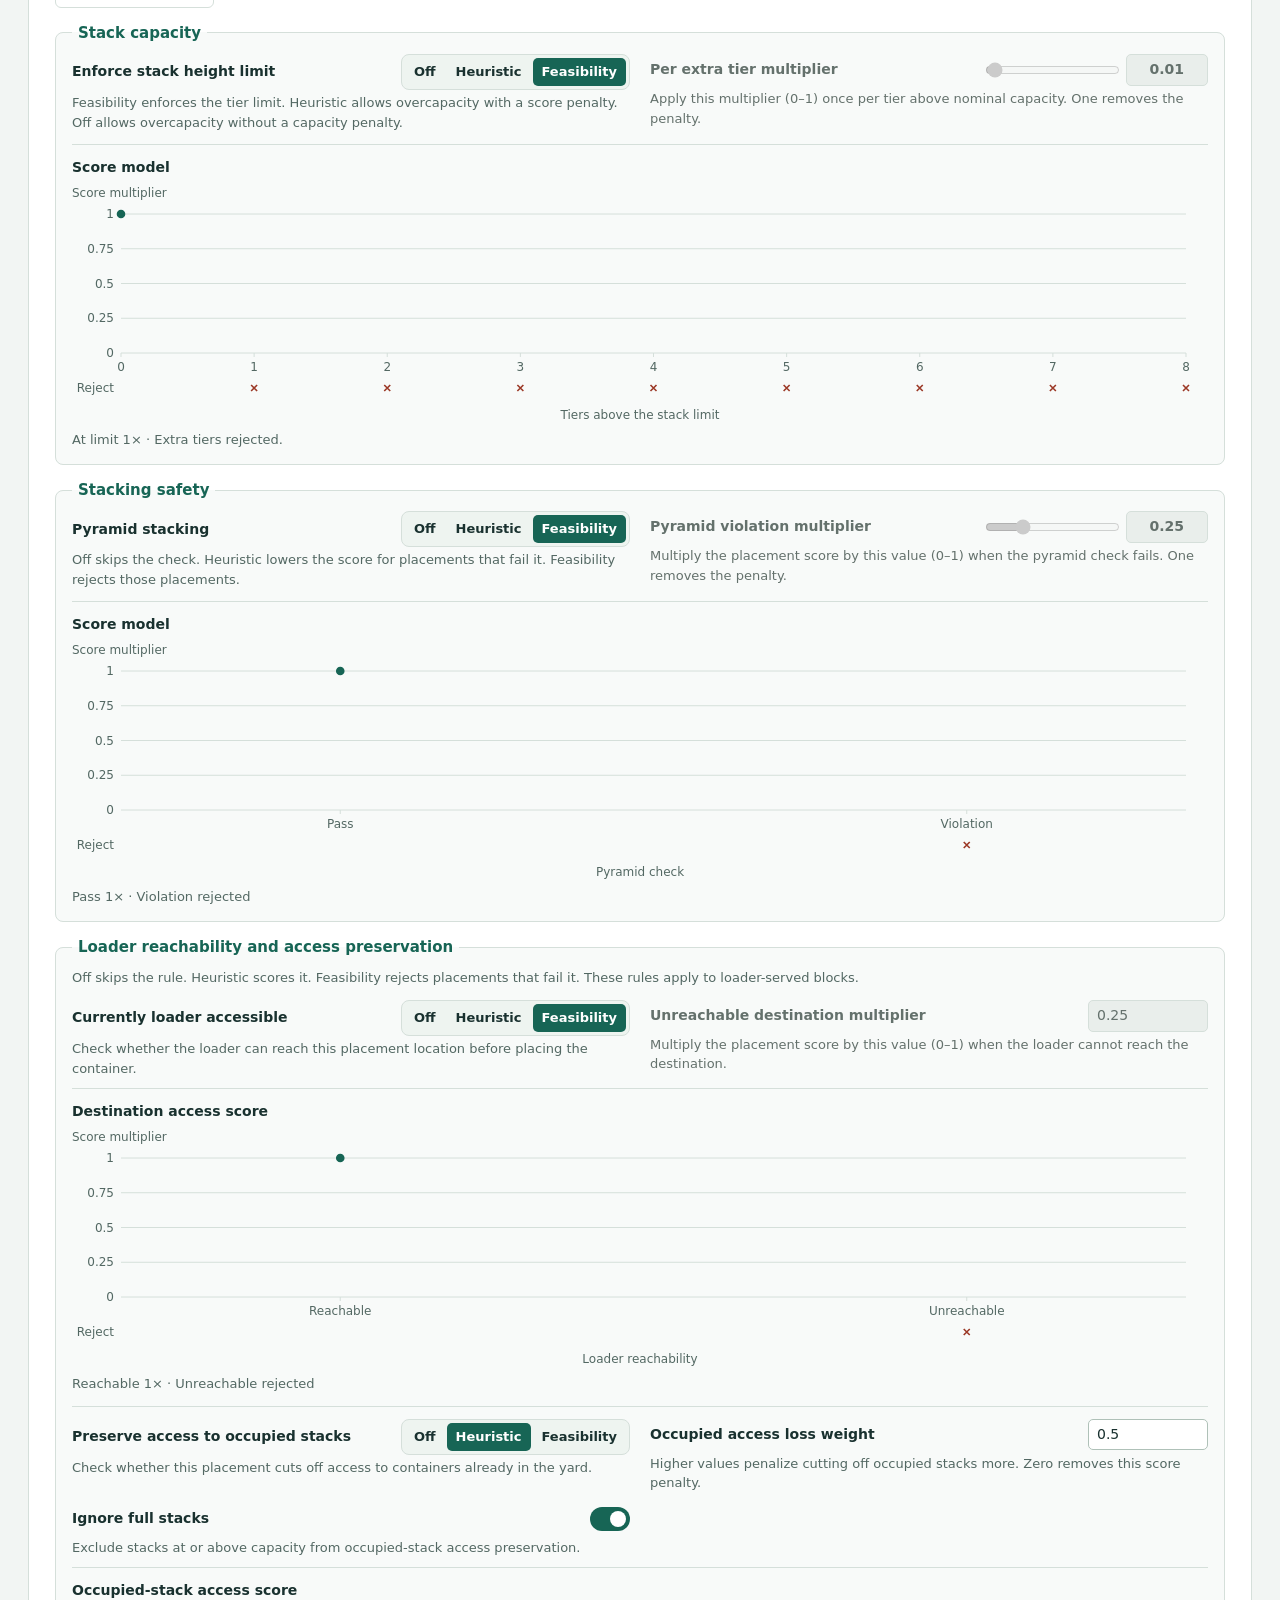
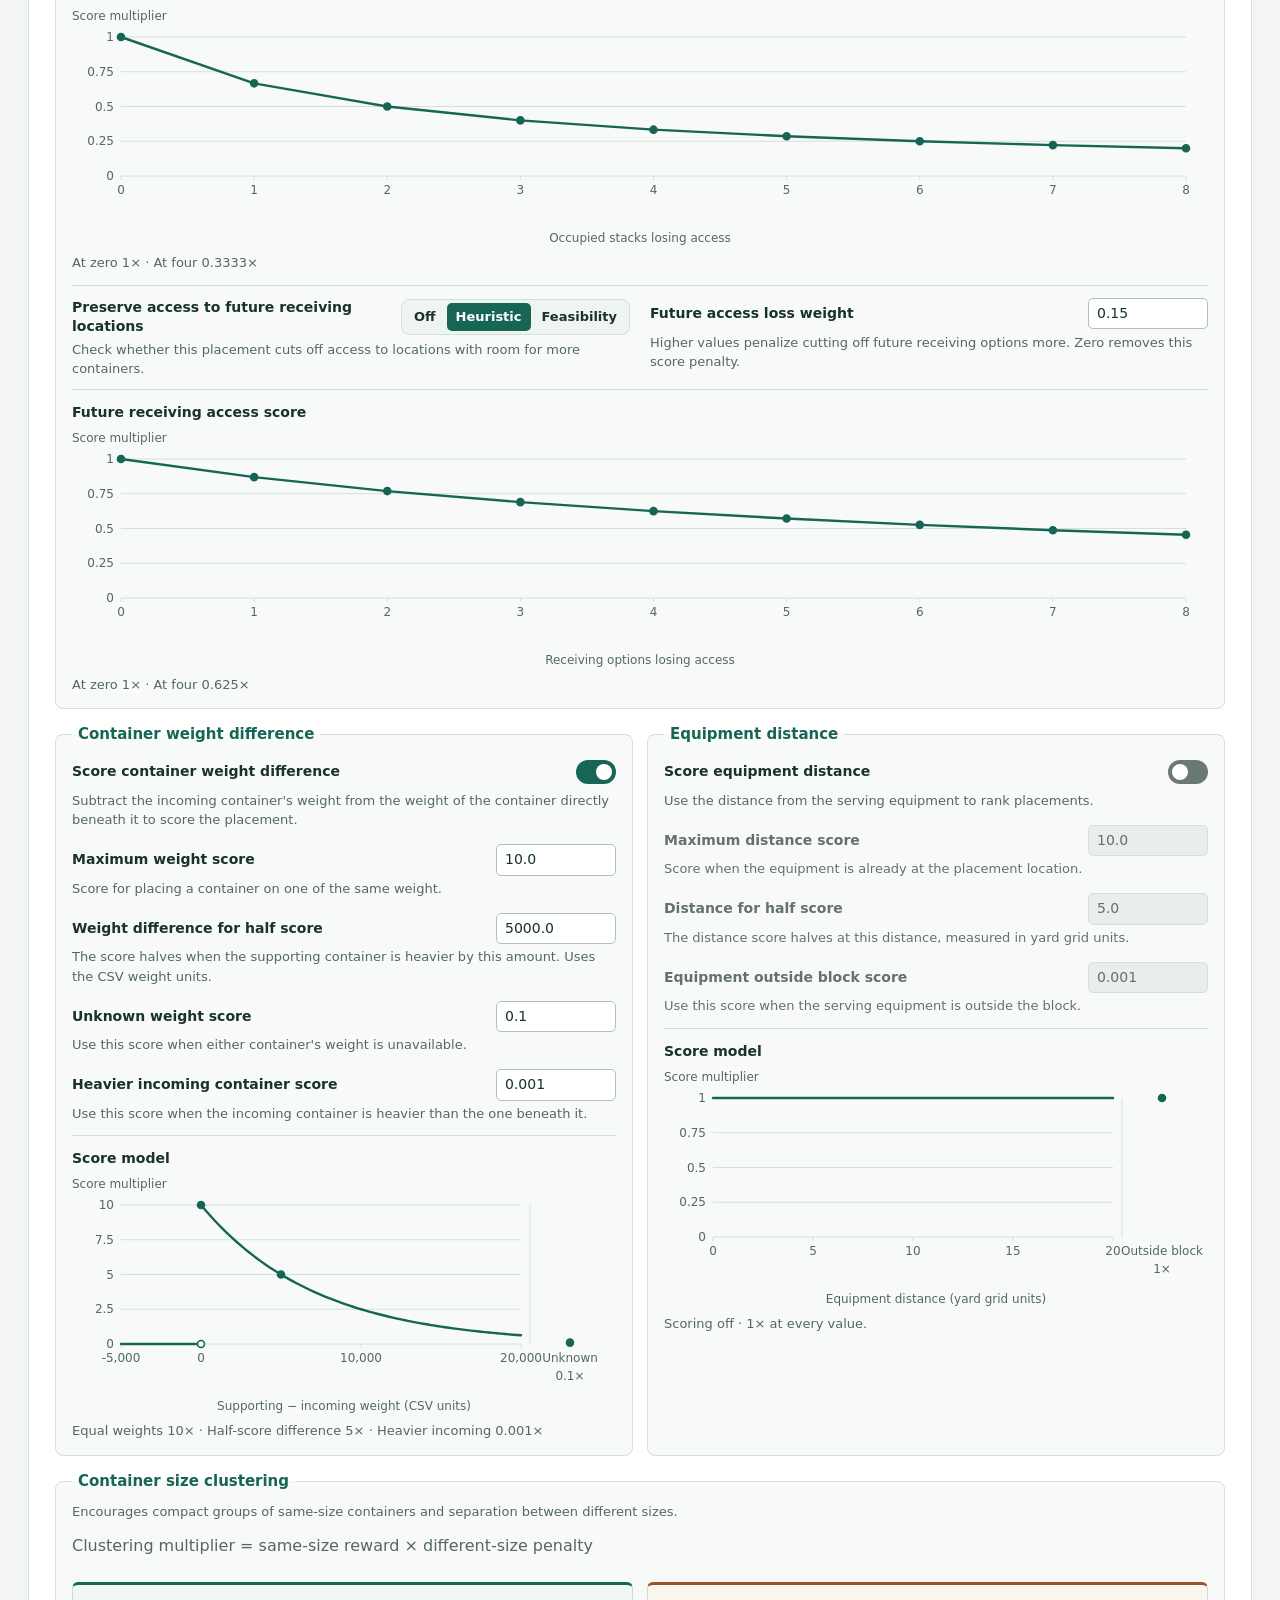
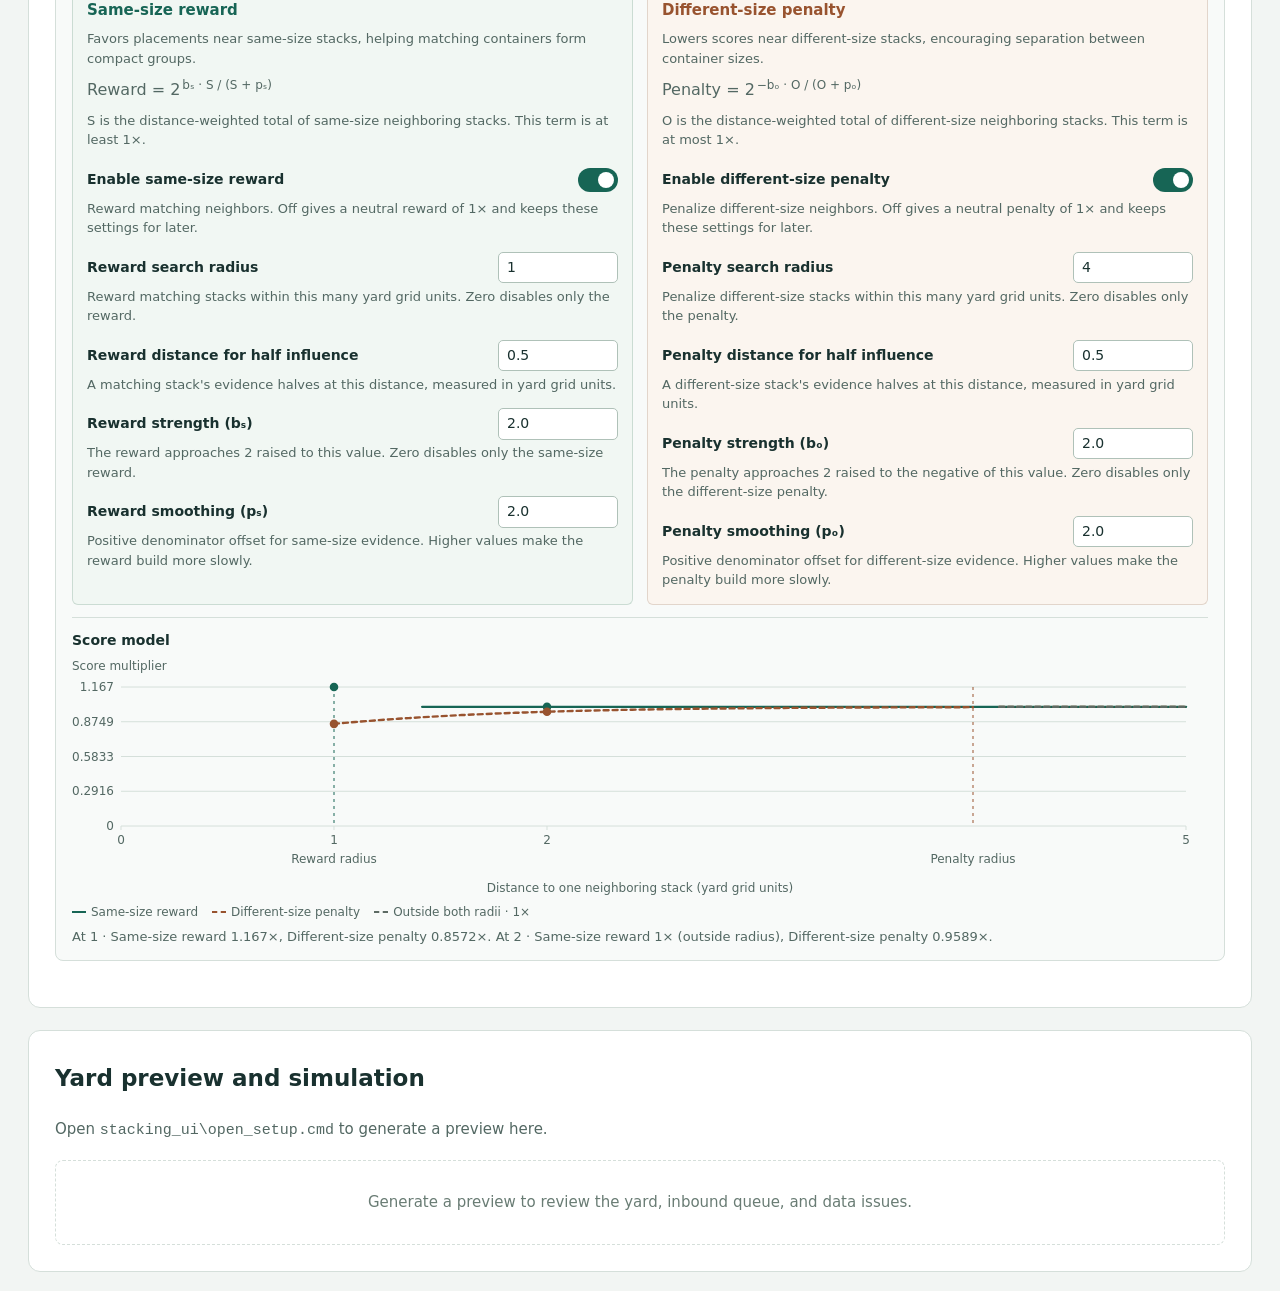
==== commit f575c49e: "Add bundled yard branch selection and clarify CSV sources List branches with bundled yard blocks, ap" ====
--- a/stacking_ui/static/index.html
+++ b/stacking_ui/static/index.html
@@ -31,6 +31,15 @@
       <label><input id="source-upload" type="radio" name="file-source" value="upload"> Choose files in the browser</label>
     </fieldset>
     <p id="source-description"></p>
+    <div class="actions">
+      <button id="choose-csv-folder" type="button" class="secondary" aria-describedby="source-description" hidden>Select CSV folder</button>
+      <input id="load-csv-folder" type="file" webkitdirectory multiple hidden>
+    </div>
+    <div id="bundled-inputs" hidden>
+      <label for="bundled-branch">Yard branch</label>
+      <select id="bundled-branch"></select>
+    </div>
+    <div id="datasets" class="dataset-grid"></div>
     <details id="stacking-inputs" open>
       <summary>Input configuration <span id="input-toml-source" class="toml-source" data-project-file="container_stacking_input.toml" aria-live="polite"></span></summary>
       <div class="actions toml-choose">
@@ -41,7 +50,6 @@
       <input type="file" id="load-input" accept=".toml" hidden>
       <div id="input-toml" class="toml-lines"></div>
     </details>
-    <div id="datasets" class="dataset-grid"></div>
     <details>
       <summary>CSV column mappings <span id="mapping-toml-source" class="toml-source" data-project-file="csv_mapping.toml" aria-live="polite"></span></summary>
       <div class="actions toml-choose">
--- a/stacking_ui/static/style.css
+++ b/stacking_ui/static/style.css
@@ -13,6 +13,10 @@
 .file-sources label { display: flex; align-items: center; gap: 7px; }
 .file-sources input { accent-color: var(--green); }
 .actions button[hidden] { display: none; }
+#choose-csv-folder { margin-bottom: 12px; }
+.dataset-grid[hidden] { display: none; }
+#bundled-inputs { margin-bottom: 16px; }
+#bundled-inputs label { display: block; margin-bottom: 4px; }
 #preview-status:empty { display: none; }
 .preview-branch { display: block; margin-bottom: 10px; }
 .preview-diagnostics {
@@ -322,6 +326,32 @@
 }
 .placement-weight-distance > .placement-group { flex: 1 1 min(100%, 360px); }
 .placement-weight-distance .placement-options { grid-template-columns: 1fr; }
+.cluster-terms {
+  display: grid;
+  grid-template-columns: repeat(2, minmax(0, 1fr));
+  gap: 14px;
+  margin-top: 16px;
+}
+.cluster-term {
+  min-width: 0;
+  margin: 0;
+  padding: 14px;
+  border: 1px solid #cbdcd3;
+  border-top: 3px solid var(--green);
+  border-radius: 6px;
+  background: #f1f7f3;
+}
+.cluster-term.penalty {
+  border-color: #e2d5cb;
+  border-top-color: #98532f;
+  background: #fbf5ef;
+}
+.cluster-term h4 { margin: 0 0 8px; color: var(--green); }
+.cluster-term.penalty h4 { color: #98532f; }
+.cluster-formula { margin: 0 0 8px; font-size: 16px; }
+.cluster-term > .cluster-formula { margin-top: 8px; }
+.cluster-formula sup { margin-left: 2px; font-size: 12px; }
+.cluster-term .placement-options { grid-template-columns: 1fr; margin-top: 14px; }
 .placement-option .toml-setting {
   grid-template-columns: minmax(0, 1fr) auto;
   gap: 6px 12px;
@@ -391,7 +421,7 @@
 .placement-graph-y-title { margin-top: 6px; }
 .placement-graph svg text { fill: #536863; font-size: 12px; font-variant-numeric: tabular-nums; }
 .placement-graph svg line { stroke: var(--border); }
-.placement-graph svg .guide { stroke: var(--neutral-score-line); stroke-dasharray: 3 4; }
+.placement-graph svg .guide { stroke: var(--score-line); stroke-dasharray: 3 4; }
 .placement-graph svg polyline {
   fill: none;
   stroke: var(--score-line);
@@ -414,6 +444,7 @@
 .placement-graph-note { margin: 6px 0 0; font-size: 13px; font-variant-numeric: tabular-nums; }
 @media (max-width: 850px) {
   .placement-options { grid-template-columns: 1fr; }
+  .cluster-terms { grid-template-columns: 1fr; }
 }
 @media (max-width: 480px) {
   .placement-option:has(.toml-segments) .toml-setting { grid-template-columns: 1fr; }
--- a/stacking_ui/static/yard-map.css
+++ b/stacking_ui/static/yard-map.css
@@ -47,18 +47,21 @@
   gap: 8px 16px;
   margin-bottom: 10px;
 }
-.yard-map-controls { display: flex; gap: 6px; }
-.yard-map-zoom {
-  padding: 5px 9px;
-  border: 1px solid var(--yard-line);
+.yard-map-controls { display: flex; align-items: center; gap: 7px; }
+.yard-map-zoom-button {
+  width: 29px;
+  height: 29px;
+  padding: 0;
+  border: 1px solid var(--yard-line);
+  border-radius: 5px;
   background: #fff;
   color: var(--yard-navy);
-  font-size: 12px;
-}
-.yard-map-zoom[aria-pressed="true"] {
-  border-color: #5b83a2;
-  background: #e8f1f8;
-}
+  font-size: 18px;
+  line-height: 1;
+}
+.yard-map-zoom-button:disabled { opacity: .4; cursor: default; }
+.yard-map-zoom-slider { width: 110px; accent-color: #285a8e; }
+.yard-map-zoom-level { min-width: 42px; color: var(--yard-navy); font-size: 12px; text-align: right; }
 .yard-trace-key {
   margin-bottom: 10px;
   padding: 6px 9px;
@@ -77,6 +80,8 @@
   background-image: radial-gradient(#cfdddf 1px, transparent 1px);
   background-size: 10px 10px;
 }
+.yard-map-scroll.yard-map-panning,
+.yard-map-scroll.yard-map-panning * { cursor: grabbing; user-select: none; }
 .yard-map-extent { position: relative; overflow: hidden; margin-inline: auto; }
 .yard-map-stage { position: absolute; inset: 0 auto auto 0; transform-origin: top left; }
 .yard-block {
@@ -120,6 +125,9 @@
 }
 .yard-view .yard-grid {
   --yard-grid-gap: 3px;
+  --yard-row-label-width: 31px;
+  width: calc(var(--yard-row-label-width) + 2 * var(--yard-grid-gap) +
+    var(--yard-slot-count) * (44px + var(--yard-grid-gap)));
   table-layout: fixed;
   border-collapse: separate;
   border-spacing: var(--yard-grid-gap);
@@ -133,7 +141,7 @@
   background: #f1f5f7;
 }
 .yard-grid thead th { padding: 2px; }
-.yard-grid th:first-child { width: 31px; }
+.yard-grid th:first-child { width: var(--yard-row-label-width); }
 .yard-view .yard-tile {
   display: block;
   width: 100%;
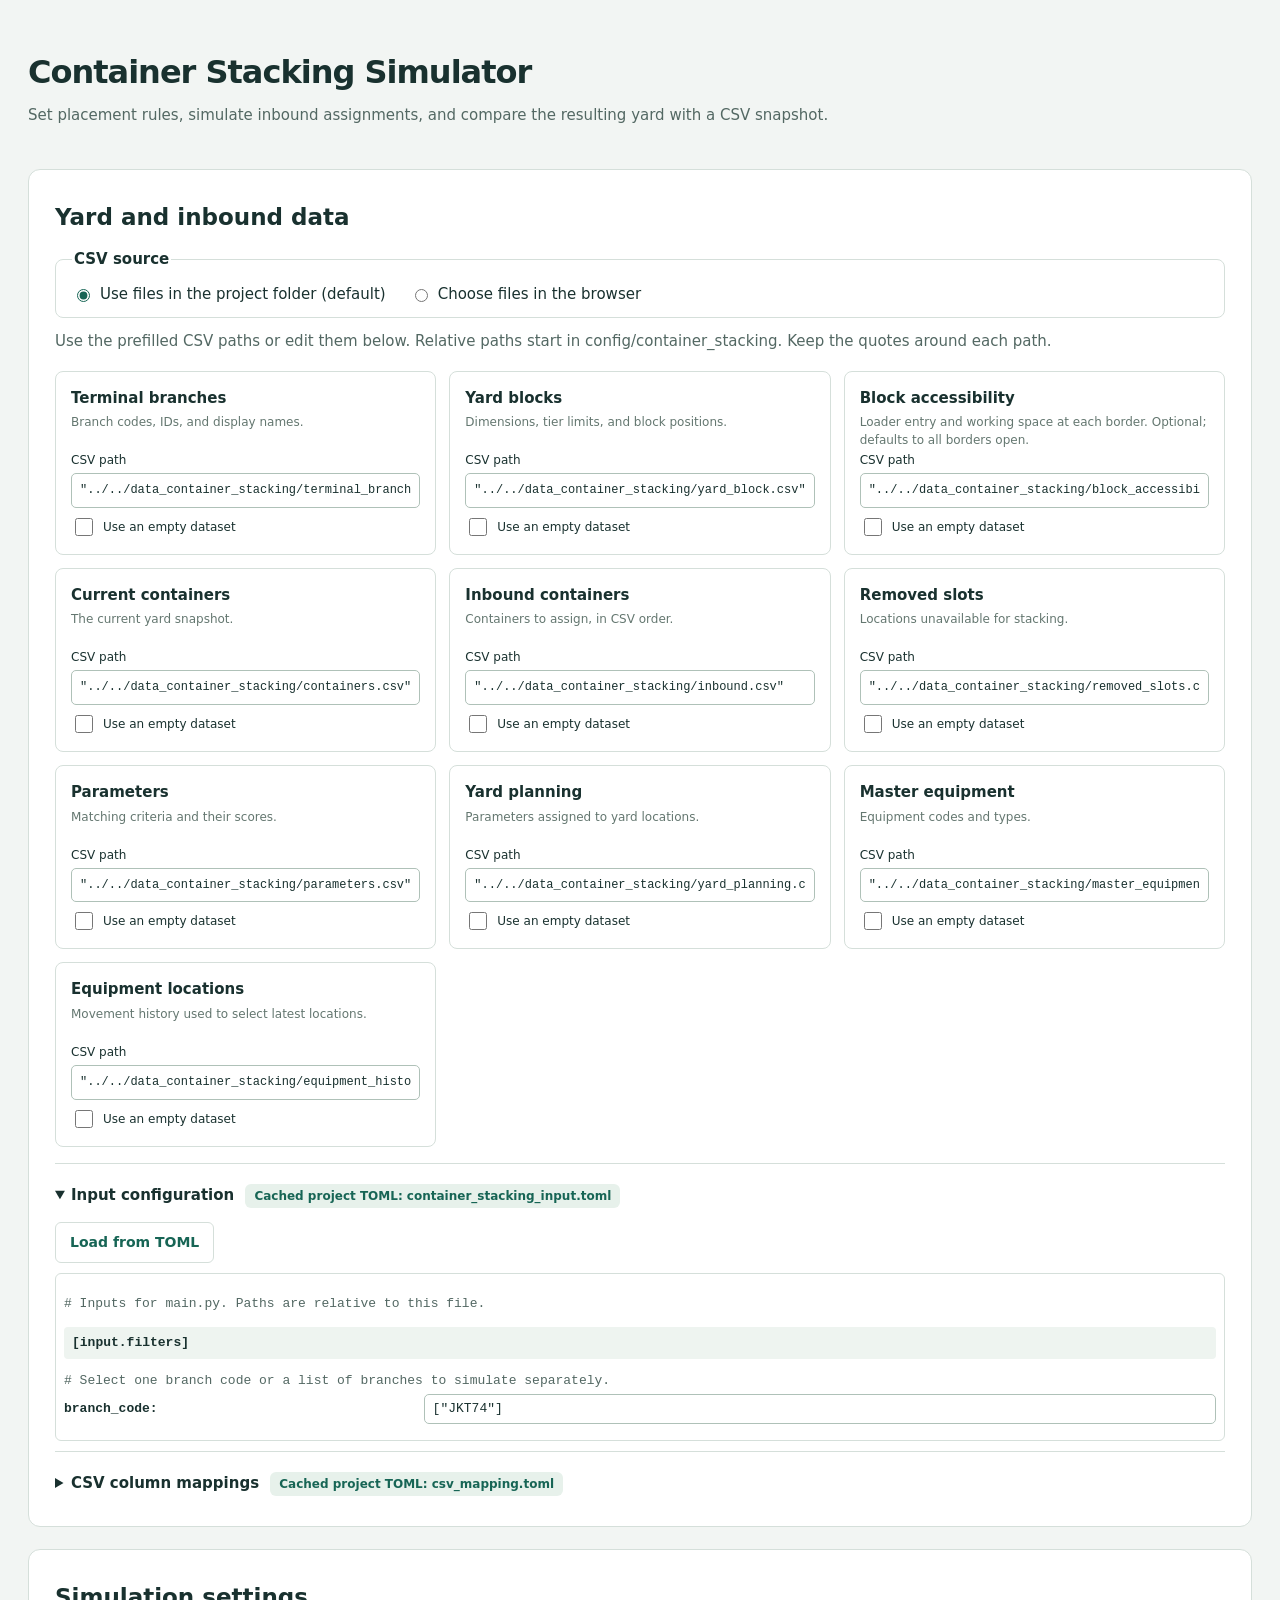
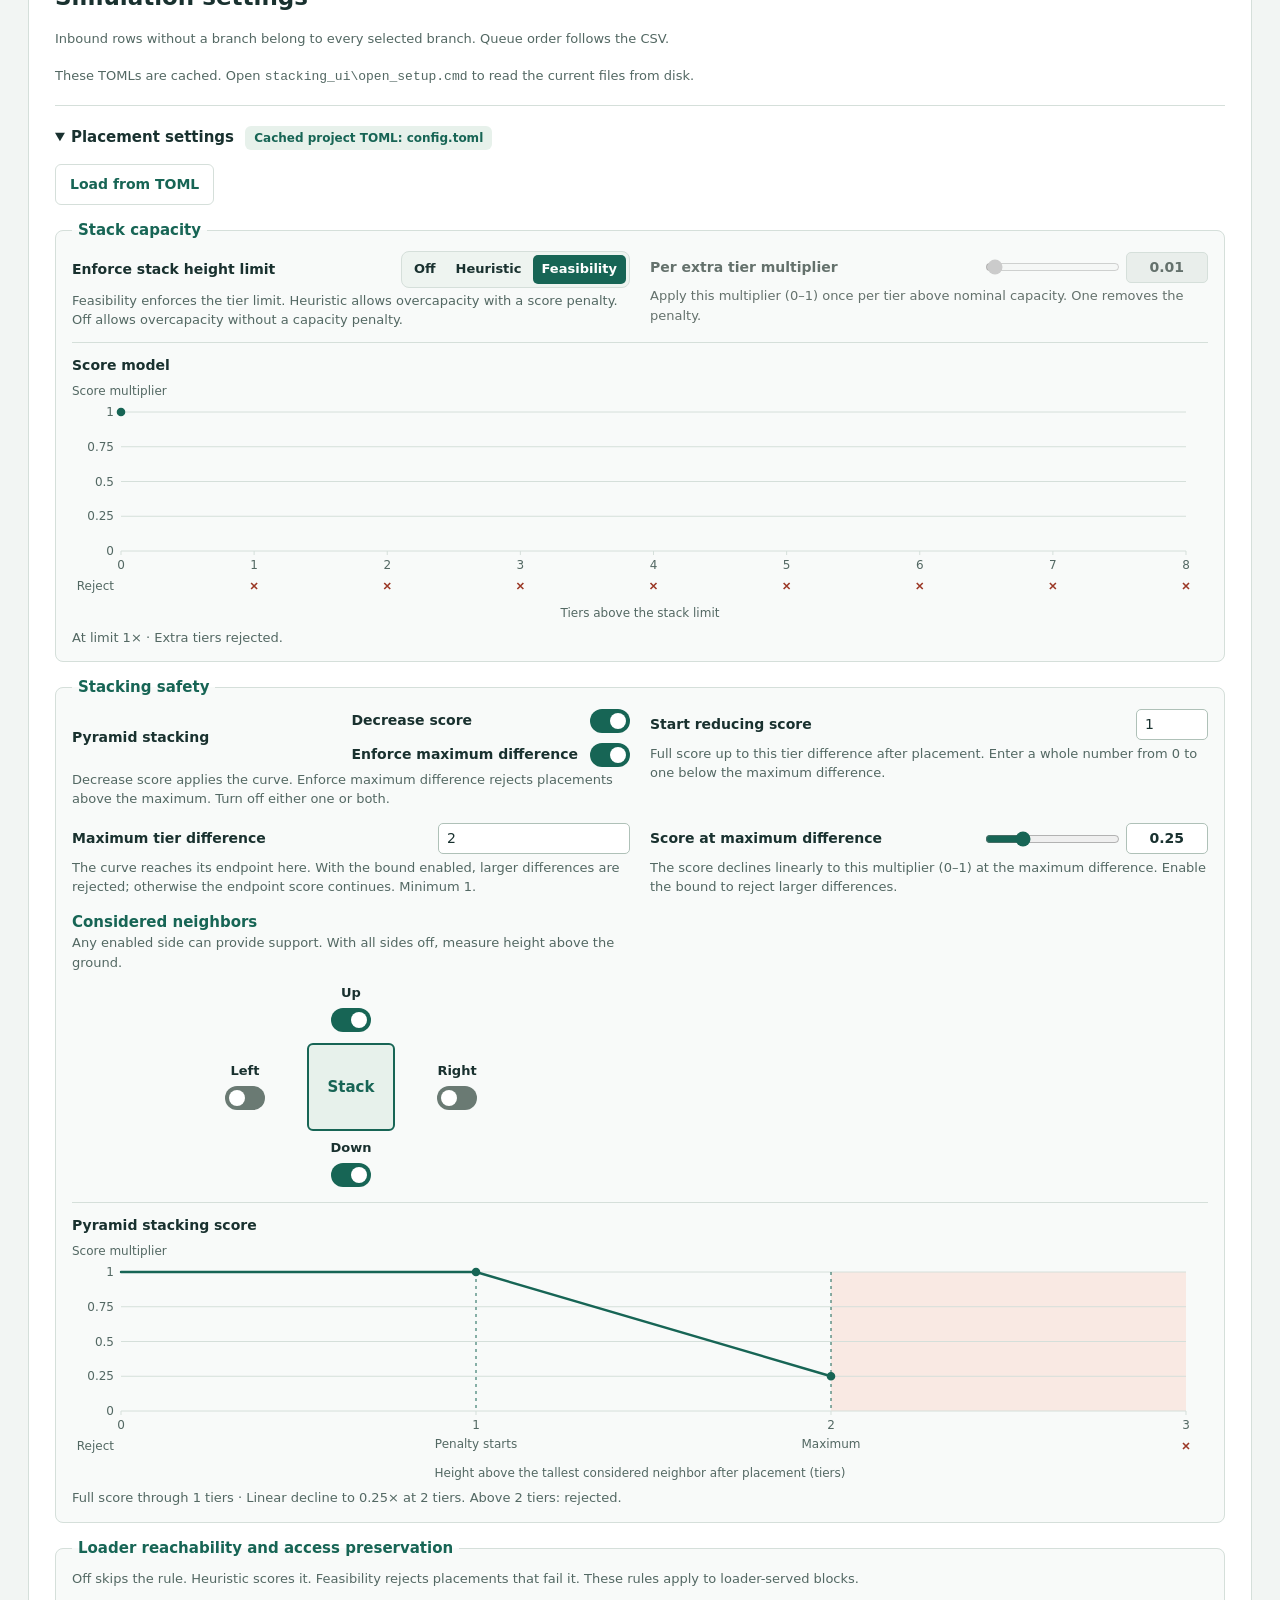
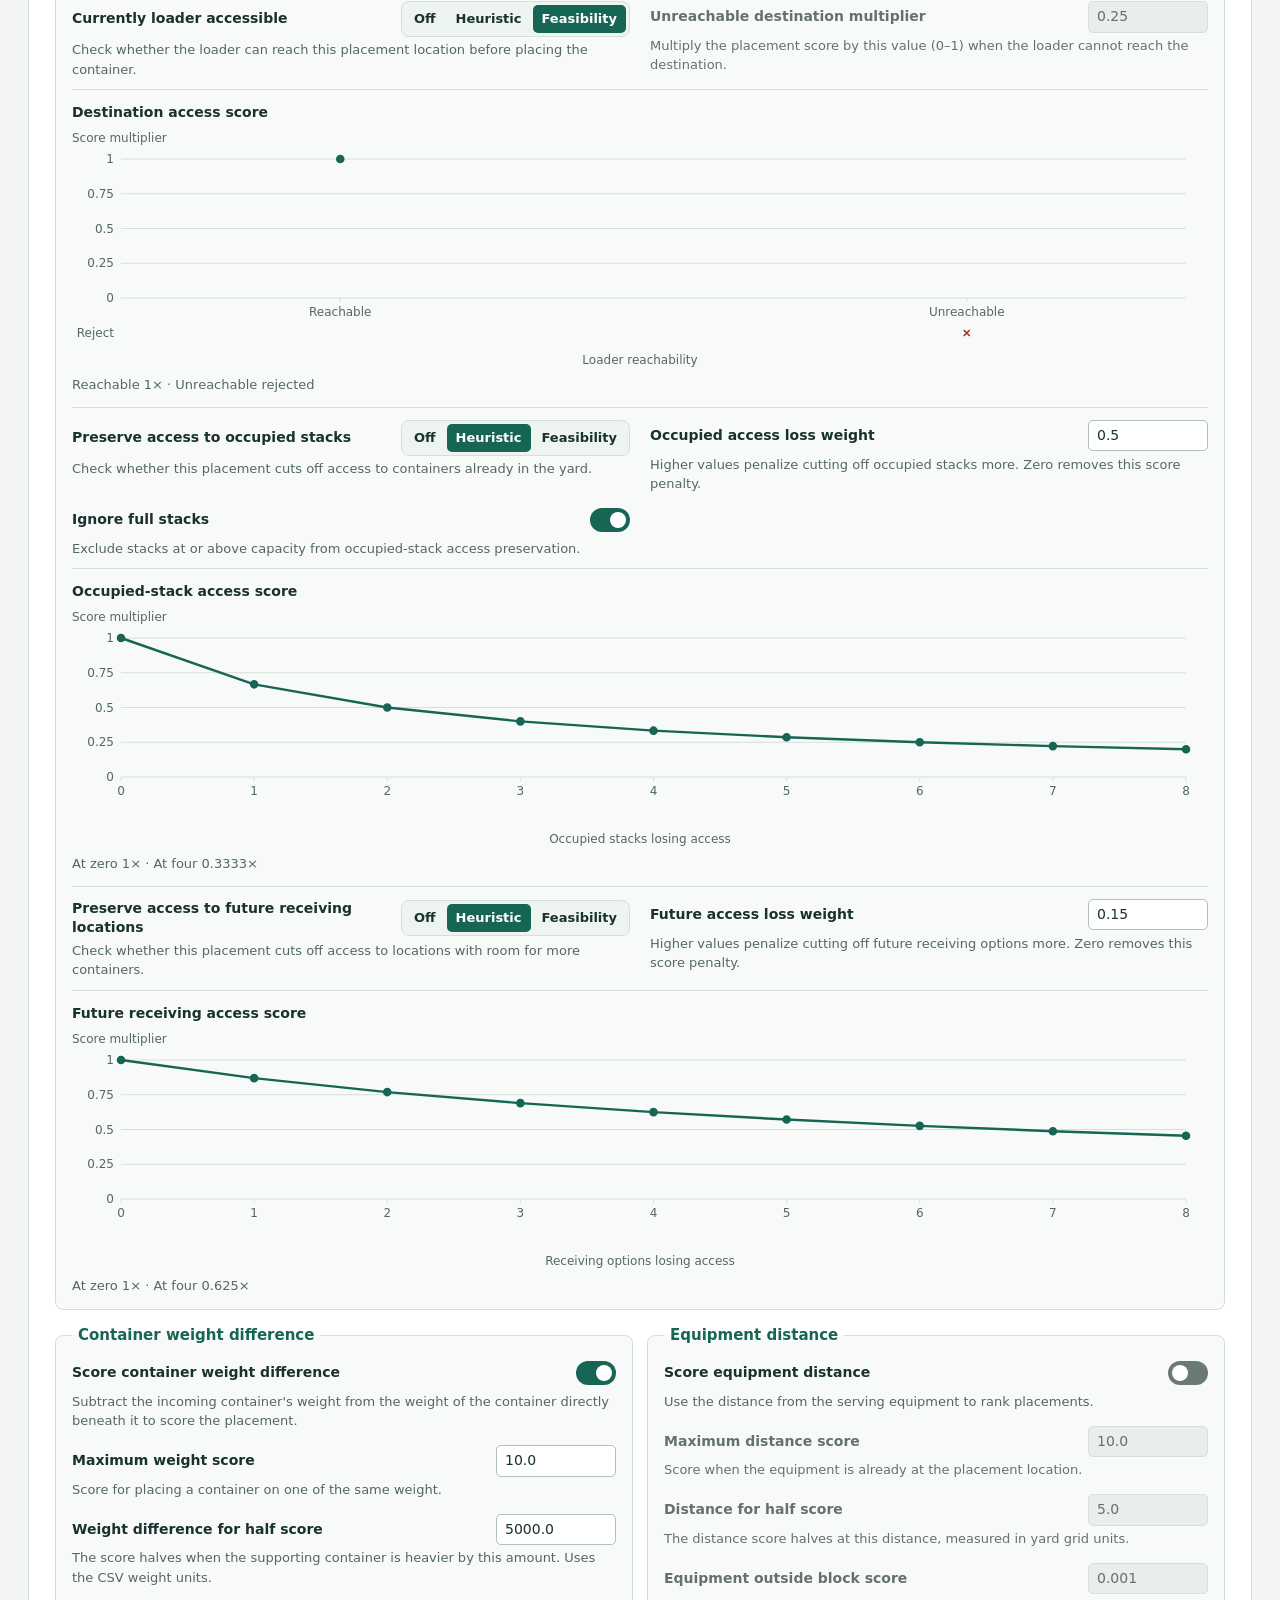
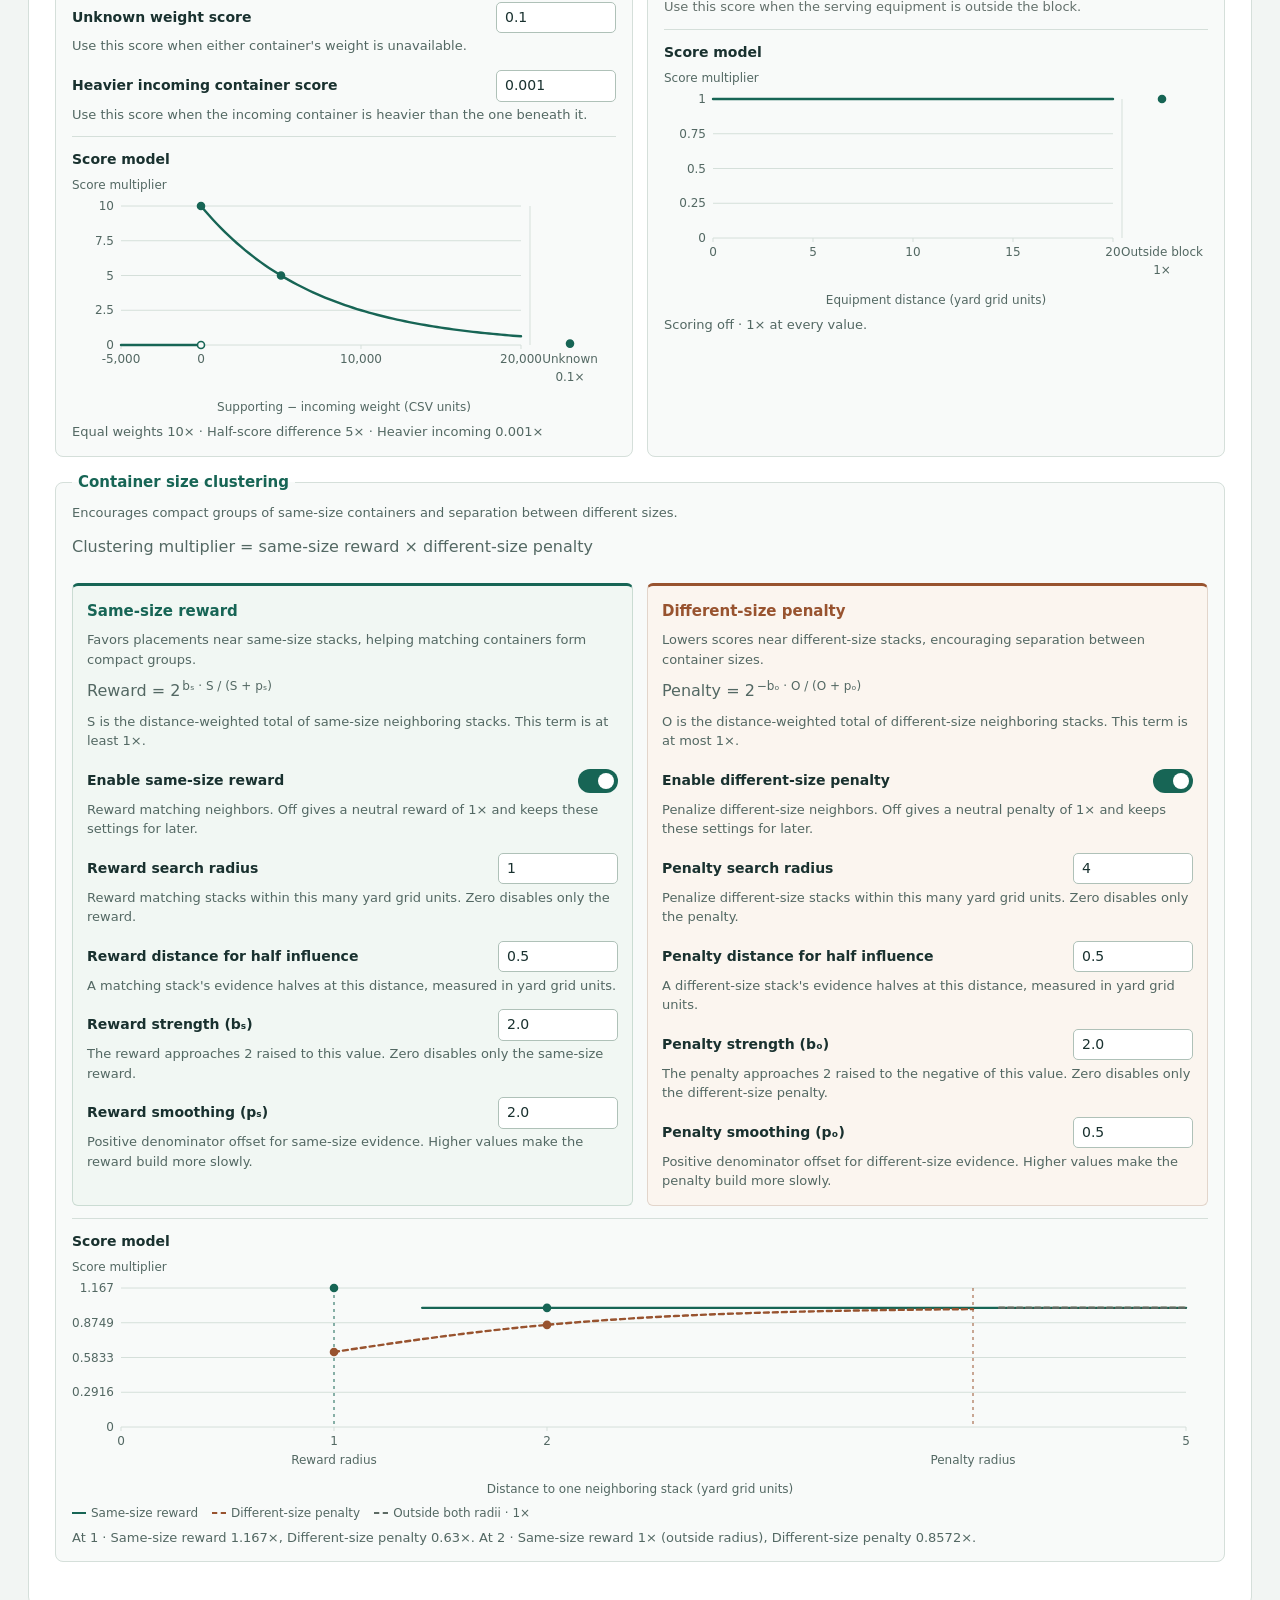
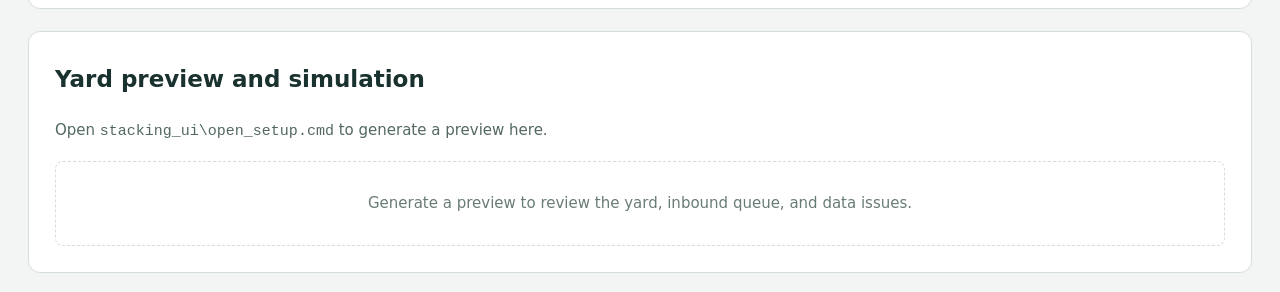
==== commit 37da762e: "Add per-block loader access controls and CSV persistence" ====
--- a/stacking_ui/static/index.html
+++ b/stacking_ui/static/index.html
@@ -32,6 +32,7 @@
     </fieldset>
     <p id="source-description"></p>
     <div class="actions">
+      <a id="download-bundled-csvs" class="button secondary" href="./bundled-csvs.zip" download hidden>Download bundled CSVs (ZIP)</a>
       <button id="choose-csv-folder" type="button" class="secondary" aria-describedby="source-description" hidden>Select CSV folder</button>
       <input id="load-csv-folder" type="file" webkitdirectory multiple hidden>
     </div>
--- a/stacking_ui/static/style.css
+++ b/stacking_ui/static/style.css
@@ -12,8 +12,9 @@
 .file-sources legend { font-weight: 600; }
 .file-sources label { display: flex; align-items: center; gap: 7px; }
 .file-sources input { accent-color: var(--green); }
-.actions button[hidden] { display: none; }
-#choose-csv-folder { margin-bottom: 12px; }
+.actions [hidden] { display: none; }
+.actions a.button { text-decoration: none; }
+#choose-csv-folder, #download-bundled-csvs { margin-bottom: 12px; }
 .dataset-grid[hidden] { display: none; }
 #bundled-inputs { margin-bottom: 16px; }
 #bundled-inputs label { display: block; margin-bottom: 4px; }
@@ -314,6 +315,43 @@
 .placement-related-options {
   gap: 10px 20px;
 }
+.pyramid-neighbor-editor h4 { margin: 0; color: var(--green); }
+.pyramid-rule-switches { display: grid; gap: 10px; min-width: 0; }
+.pyramid-feature-switch { display: flex; align-items: center; justify-content: space-between; gap: 12px; }
+.pyramid-feature-switch .toml-switch { flex: 0 0 40px; }
+@media (max-width: 600px) {
+  .placement-option:has(.pyramid-rule-switches) .toml-setting { grid-template-columns: 1fr; }
+}
+@media (max-width: 480px) {
+  .placement-group:has(.pyramid-rule-switches) .toml-setting { grid-template-columns: 1fr; }
+}
+.pyramid-neighbor-grid {
+  display: grid;
+  grid-template-areas: ". up ." "left stack right" ". down .";
+  grid-template-columns: minmax(0, 1fr) 88px minmax(0, 1fr);
+  gap: 8px;
+  align-items: center;
+  max-width: 320px;
+  margin: 12px auto 0;
+}
+.pyramid-neighbor-stack {
+  grid-area: stack;
+  display: grid;
+  place-items: center;
+  height: 88px;
+  border: 2px solid var(--green);
+  border-radius: 6px;
+  background: #e7f1eb;
+  color: var(--green);
+  font-weight: 650;
+}
+.pyramid-neighbor-up { grid-area: up; }
+.pyramid-neighbor-down { grid-area: down; }
+.pyramid-neighbor-left { grid-area: left; }
+.pyramid-neighbor-right { grid-area: right; }
+.pyramid-neighbor > .placement-help { display: none; }
+.pyramid-neighbor .toml-setting { display: flex; flex-direction: column; gap: 6px; align-items: center; }
+.pyramid-neighbor .toml-setting > span:first-child { font-size: 13px; }
 .placement-related-options + .placement-related-options {
   margin-top: 12px;
   padding-top: 12px;
@@ -434,6 +472,7 @@
 .placement-graph svg .reject { fill: none; stroke: #9b3826; stroke-width: 1.6px; }
 .placement-graph svg .other { --score-line: var(--other-score-line); }
 .placement-graph svg .neutral { --score-line: var(--neutral-score-line); }
+.placement-graph svg .rejected-zone { fill: #f9e9e3; stroke: none; }
 .placement-graph svg polyline.other, .placement-graph svg polyline.neutral { stroke-dasharray: 5 4; }
 .placement-graph-keys { display: flex; flex-wrap: wrap; gap: 4px 14px; margin-top: 6px; }
 .placement-graph-keys:empty { display: none; }
--- a/stacking_ui/static/yard-map.css
+++ b/stacking_ui/static/yard-map.css
@@ -92,6 +92,28 @@
   background: #fff;
 }
 .yard-block-heading { height: 76px; }
+.yard-block-title { display: flex; justify-content: space-between; align-items: center; gap: 8px; }
+.yard-block-save { font-size: 11px; line-height: 1.2; padding: 3px 8px; flex: none; }
+.yard-block-save:disabled {
+  background: #edf0f2; color: #77838d; border-color: #d5dde2; opacity: 1; cursor: default;
+}
+.yard-access-frame { position: relative; padding: 38px 44px; width: fit-content; }
+.yard-access-status { max-width: 440px; }
+.yard-access-switch {
+  position: absolute; display: flex; flex-direction: column; align-items: center;
+  justify-content: center; gap: 1px; padding: 3px 5px; min-width: 42px;
+  border: 1px solid #95bdad; border-radius: 6px; background: #e8f5ee;
+  color: #205a43; font-size: 10px; line-height: 1.2;
+}
+.yard-access-switch strong { font-size: 11px; }
+.yard-access-switch[aria-checked="false"] { background: #f9ece9; border-color: #d6aaa2; color: #873b31; }
+.yard-access-switch:disabled { cursor: default; opacity: .75; }
+.yard-access-above, .yard-access-below { left: 50%; transform: translateX(-50%); min-width: 96px; }
+.yard-access-above { top: 2px; }
+.yard-access-below { bottom: 2px; }
+.yard-access-left, .yard-access-right { top: 50%; transform: translateY(-50%); }
+.yard-access-left { left: 0; }
+.yard-access-right { right: 0; }
 .yard-block-heading .yard-caption {
   margin: 0;
   overflow: hidden;
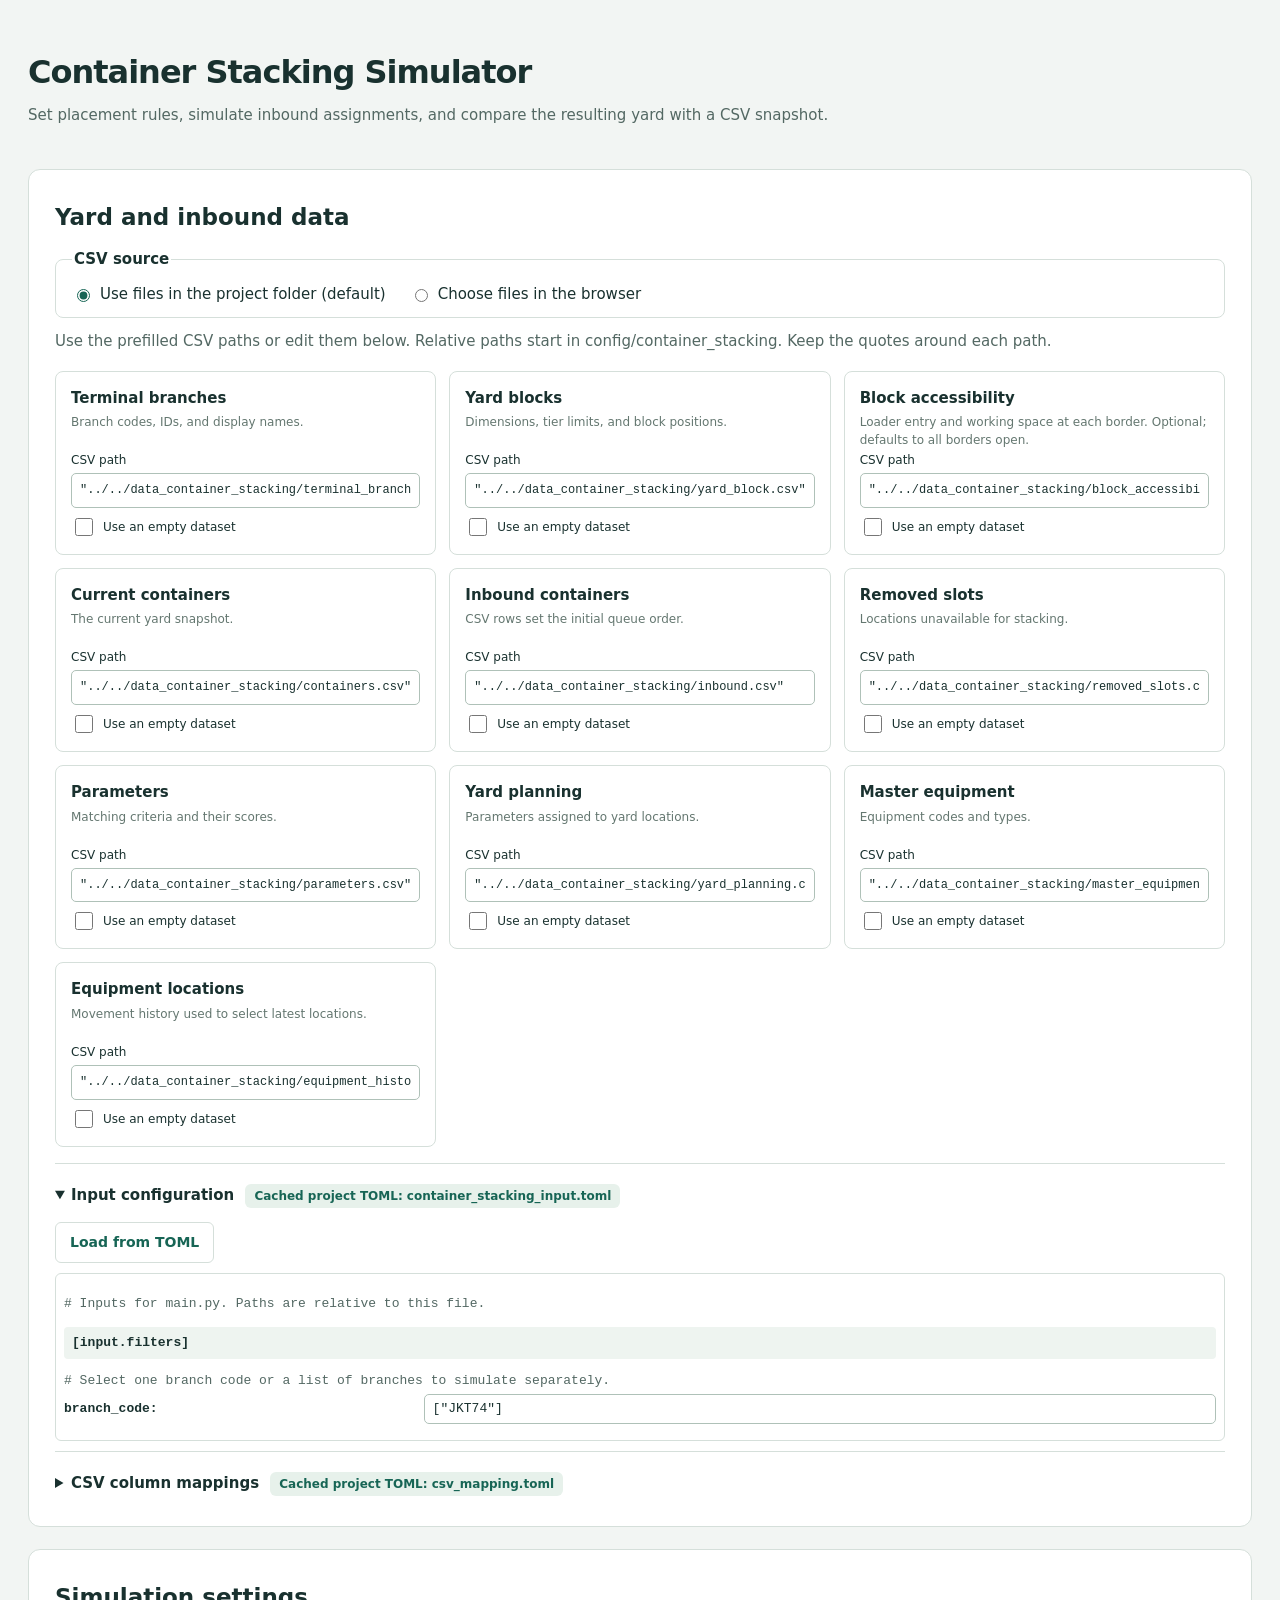
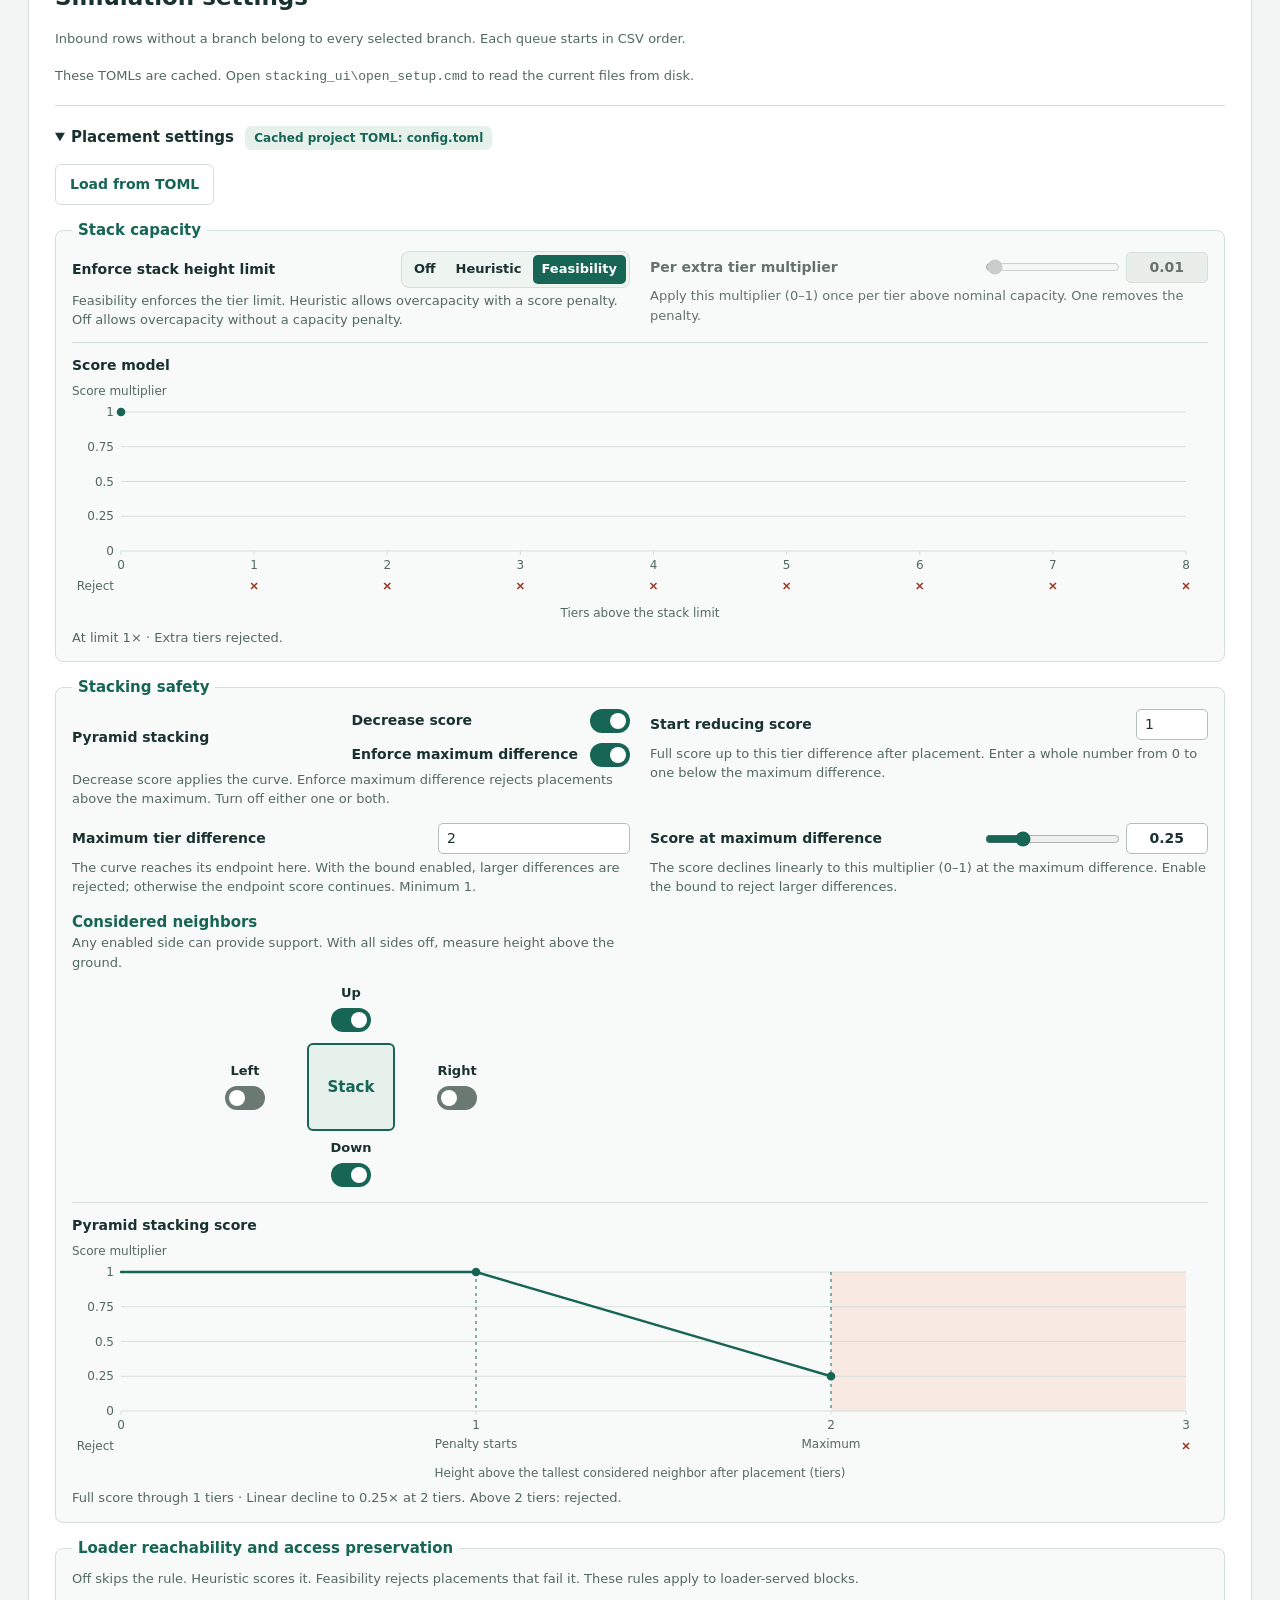
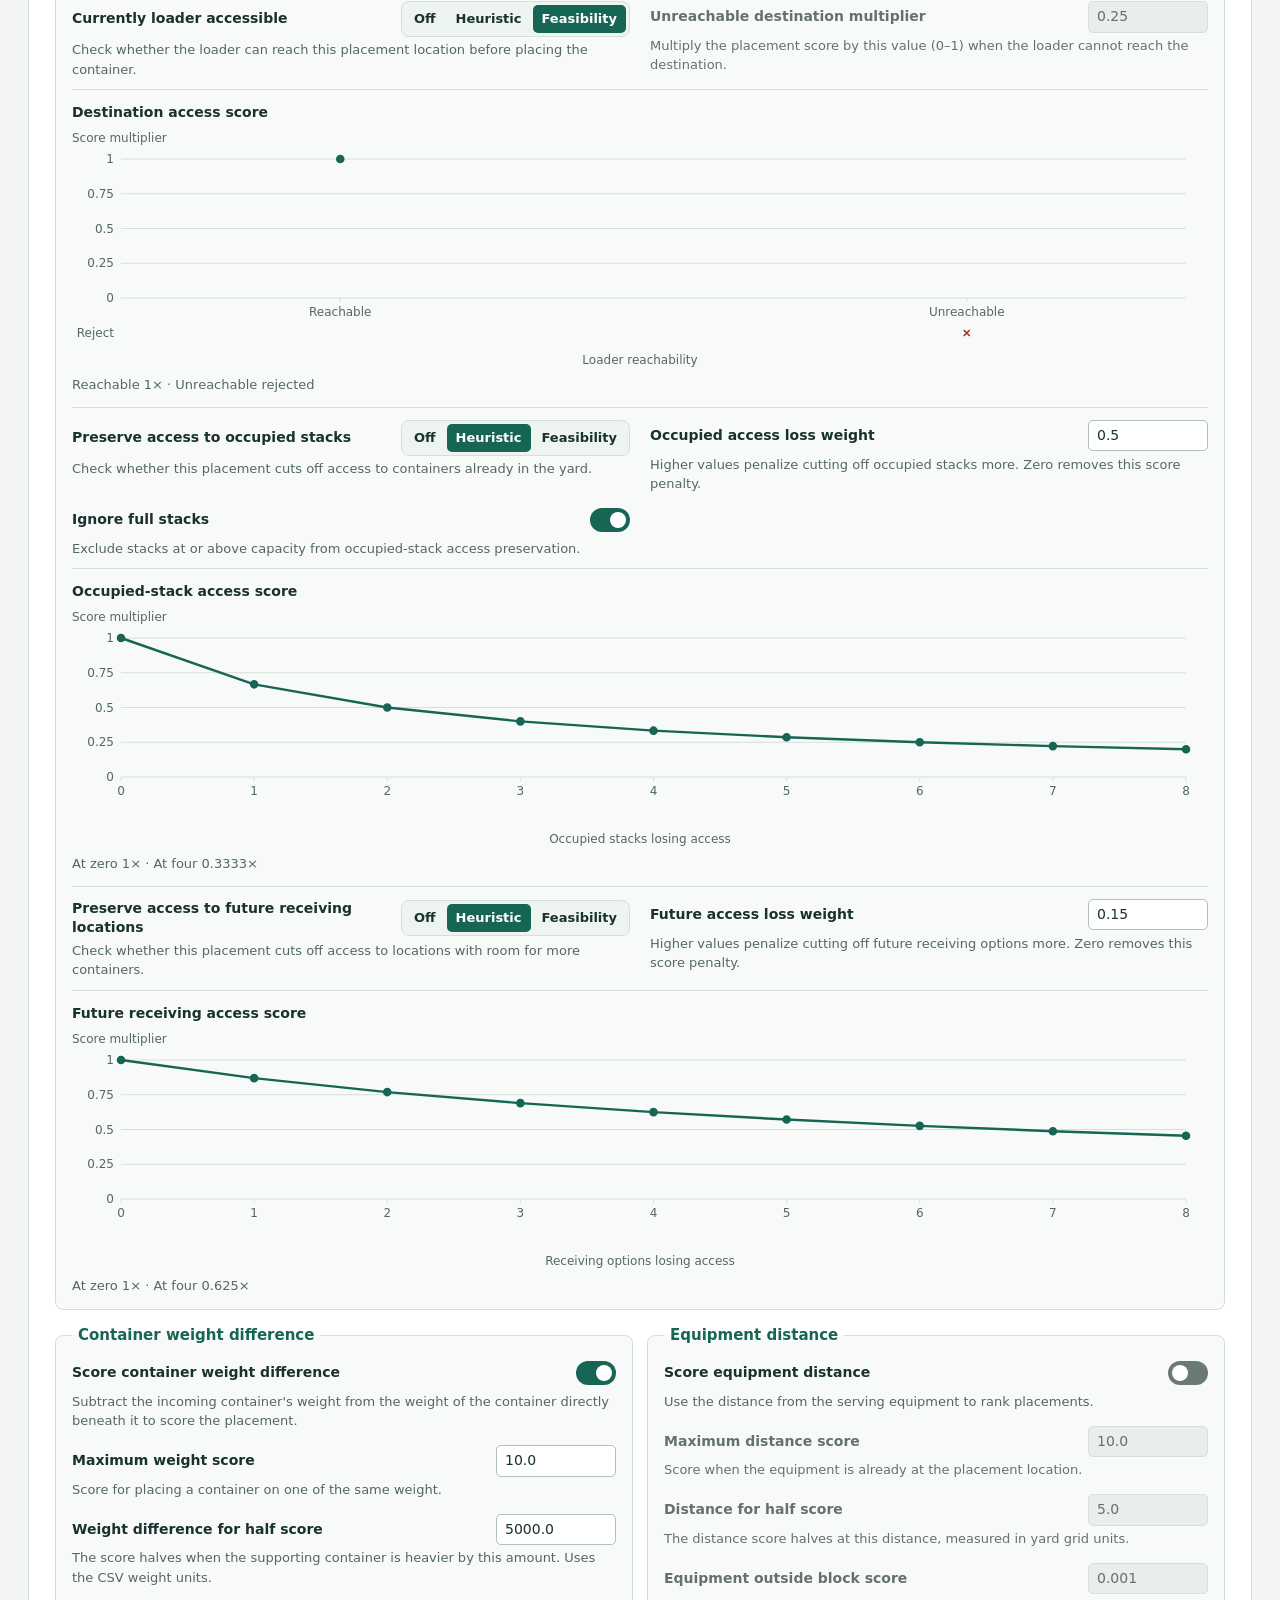
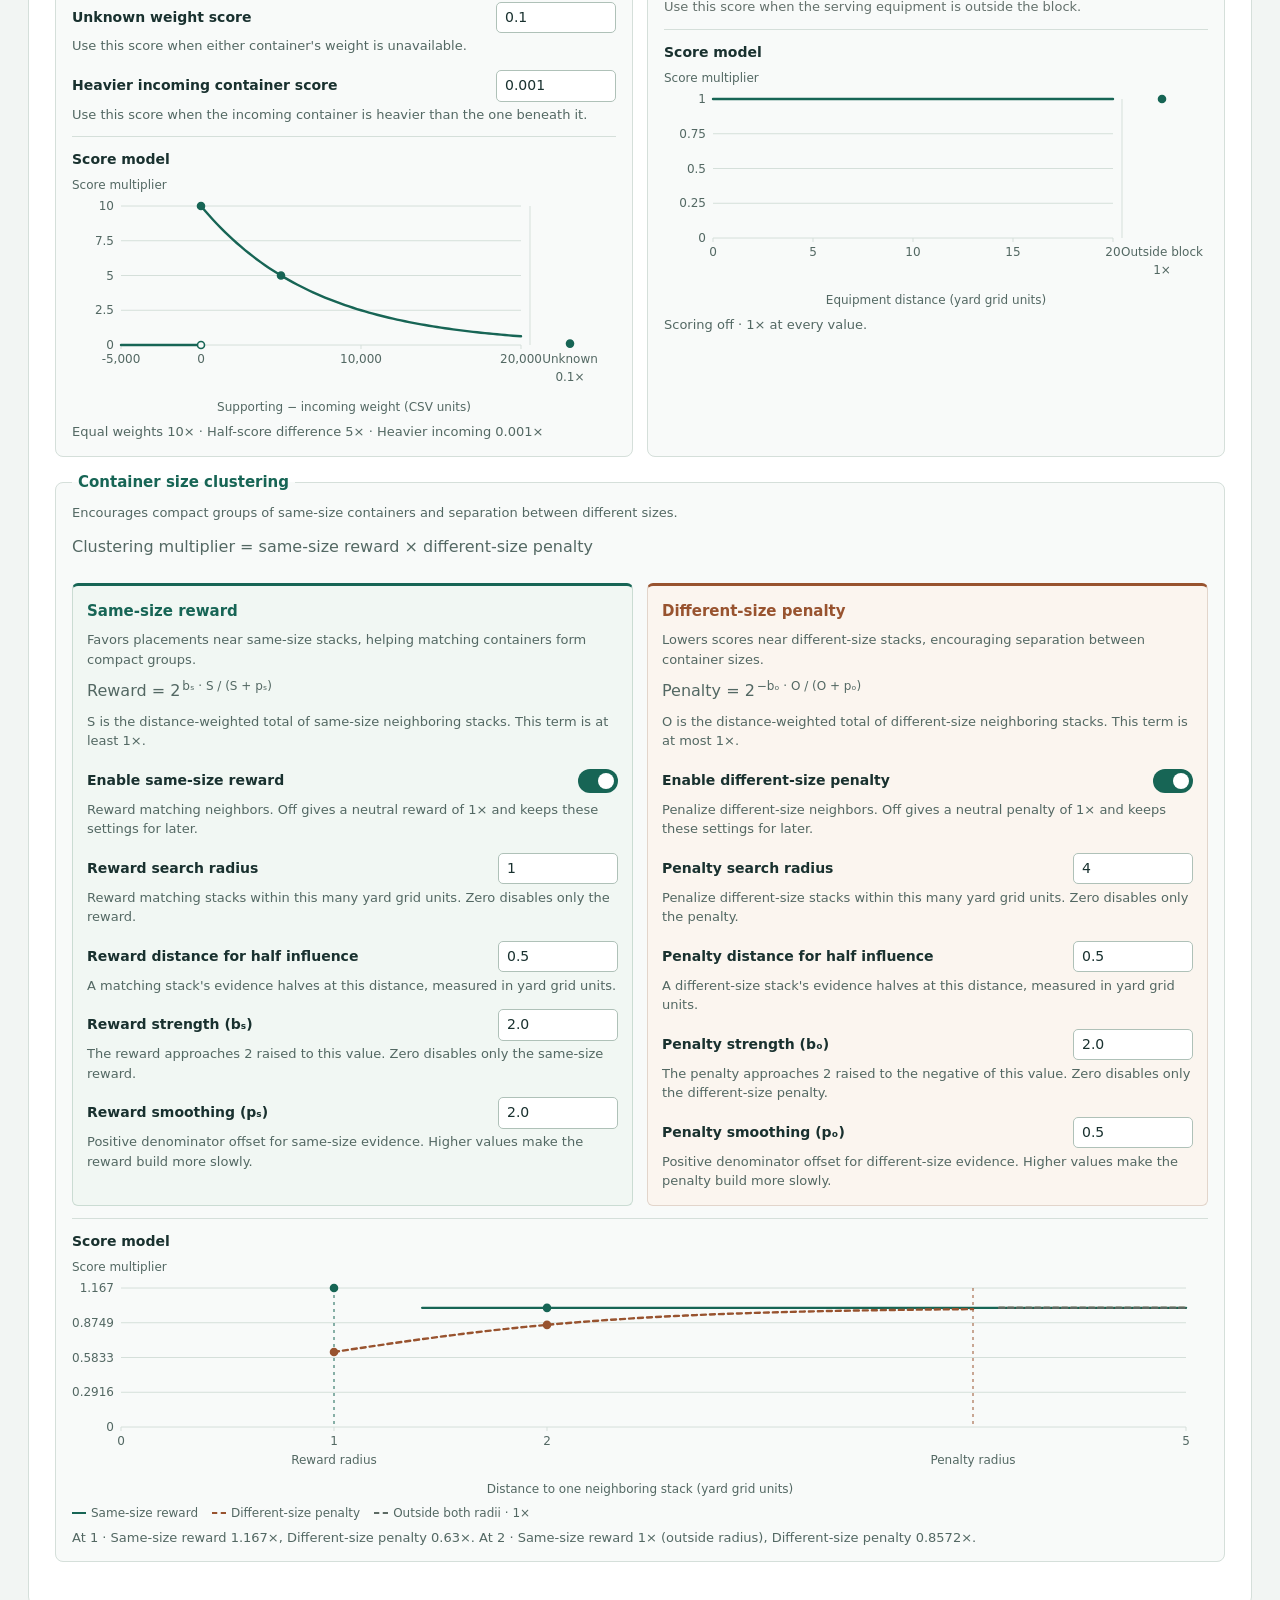
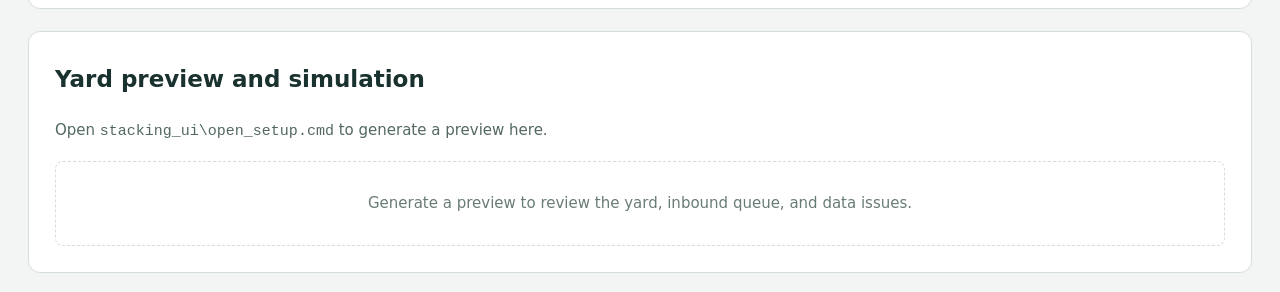
==== commit aef4f8f8: "Preview inbound assignments before placement" ====
--- a/stacking_ui/static/index.html
+++ b/stacking_ui/static/index.html
@@ -44,7 +44,7 @@
     <details id="stacking-inputs" open>
       <summary>Input configuration <span id="input-toml-source" class="toml-source" data-project-file="container_stacking_input.toml" aria-live="polite"></span></summary>
       <div class="actions toml-choose">
-        <button id="default-input" type="button" class="secondary" disabled hidden>Set default</button>
+        <button id="default-input" type="button" class="secondary" disabled hidden>Save settings</button>
         <button id="save-input" type="button" class="secondary toml-save" disabled hidden>Save container_stacking_input.toml</button>
         <button id="choose-input" type="button" class="secondary">Load from TOML</button>
       </div>
@@ -54,7 +54,7 @@
     <details>
       <summary>CSV column mappings <span id="mapping-toml-source" class="toml-source" data-project-file="csv_mapping.toml" aria-live="polite"></span></summary>
       <div class="actions toml-choose">
-        <button id="default-mapping" type="button" class="secondary" disabled hidden>Set default</button>
+        <button id="default-mapping" type="button" class="secondary" disabled hidden>Save settings</button>
         <button id="save-mapping" type="button" class="secondary toml-save" disabled hidden>Save csv_mapping.toml</button>
         <button id="choose-mapping" type="button" class="secondary">Load from TOML</button>
       </div>
@@ -64,7 +64,7 @@
   </section>
   <section>
     <h2>Simulation settings</h2>
-    <p class="note">Inbound rows without a branch belong to every selected branch. Queue order follows the CSV.</p>
+    <p class="note">Inbound rows without a branch belong to every selected branch. Each queue starts in CSV order.</p>
     <div id="project-toml-actions" hidden>
       <button id="reload-project-tomls" type="button" class="secondary">Reload project TOMLs</button>
       <p class="note">The launcher reads the project files on page load and refreshes untouched editors before preview. Reload replaces all three editors with the current files.</p>
@@ -73,7 +73,7 @@
     <details open>
       <summary>Placement settings <span id="config-toml-source" class="toml-source" data-project-file="config.toml" aria-live="polite"></span></summary>
       <div class="actions toml-choose">
-        <button id="default-config" type="button" class="secondary" disabled hidden>Set default</button>
+        <button id="default-config" type="button" class="secondary" disabled hidden>Save settings</button>
         <button id="save-config" type="button" class="secondary toml-save" disabled hidden>Save config.toml</button>
         <button id="choose-config" type="button" class="secondary">Load from TOML</button>
       </div>
--- a/stacking_ui/static/style.css
+++ b/stacking_ui/static/style.css
@@ -42,15 +42,17 @@
 .inbound-queue h3 { margin: 0; }
 .inbound-queue p { margin: 4px 0 8px; font-size: 13px; }
 .inbound-track {
+  --queue-gap: 14px;
   display: flex;
   align-items: stretch;
-  gap: 8px;
+  gap: var(--queue-gap);
   overflow-x: auto;
   list-style: none;
   margin: 0;
-  padding: 2px 2px 8px;
+  padding: 4px var(--queue-gap) 8px;
 }
 .inbound-card {
+  position: relative;
   display: flex;
   flex-direction: column;
   gap: 2px;
@@ -69,6 +71,35 @@
 .inbound-placed { border-color: #a9cdbf; background: #edf7f1; }
 .inbound-unplaced { border-color: #d4bb8c; background: #fff8e9; }
 .inbound-card[aria-current="step"] { outline: 2px solid #496a9a; outline-offset: -2px; }
+.inbound-card[aria-current="step"] .inbound-position::before { content: "Current · "; color: #395780; }
+.inbound-card[draggable="true"] { cursor: grab; user-select: none; }
+.inbound-card[draggable="true"] .inbound-position::after {
+  content: "";
+  float: right;
+  width: 8px;
+  height: 12px;
+  background: radial-gradient(circle, #657d74 1px, transparent 1.5px) 0 0 / 4px 4px;
+}
+.inbound-dragging > * { opacity: .55; }
+.inbound-card[data-drop-edge]::after {
+  content: "";
+  position: absolute;
+  pointer-events: none;
+  top: -3px;
+  bottom: -3px;
+  width: 10px;
+  transform: translateX(-50%);
+  color: #19312f;
+  border-block: 3px solid currentColor;
+  background: linear-gradient(currentColor, currentColor) center / 3px 100% no-repeat;
+}
+.inbound-card[data-drop-edge="before"]::after { left: calc(-1px - var(--queue-gap) / 2); }
+.inbound-card[data-drop-edge="after"]::after { left: calc(100% + 1px + var(--queue-gap) / 2); }
+@media (forced-colors: active) {
+  .inbound-card[data-drop-edge]::after { forced-color-adjust: none; color: CanvasText; }
+}
+.inbound-card[draggable="true"]:focus:not(.inbound-dragging) { outline: 3px solid var(--green); outline-offset: -3px; }
+.inbound-feedback:empty { margin: 0; }
 .simulation-controls {
   position: sticky;
   top: 0;
@@ -140,7 +171,7 @@
   border: 1px solid var(--comparison-border);
   border-radius: 5px;
 }
-.comparison-slot { position: relative; width: 36px; min-height: 34px; padding: 0; font-variant-numeric: tabular-nums; }
+.comparison-slot { position: relative; width: 85px; height: 34px; padding: 0; font-variant-numeric: tabular-nums; }
 .comparison-swatch { width: 13px; height: 13px; border-radius: 3px; }
 .comparison-slot-same { --comparison-fill: #f1f4f2; --comparison-ink: #374e45; --comparison-border: #cbd6cf; }
 .comparison-slot-changed { --comparison-fill: #ffefcd; --comparison-ink: #6e430e; --comparison-border: #c1934c; }
@@ -168,6 +199,7 @@
   margin-bottom: 8px;
 }
 .simulation-trace-picker select { padding: 3px 6px; font-size: 13px; }
+.simulation-trace-picker[hidden] { display: none; }
 .simulation-trace-stages { margin: 4px 0; padding-left: 22px; font-size: 13px; }
 .heuristic-breakdown { margin: 4px 0 8px; max-width: 360px; }
 .heuristic-breakdown table { font-size: 12px; font-variant-numeric: tabular-nums; }
--- a/stacking_ui/static/yard-map.css
+++ b/stacking_ui/static/yard-map.css
@@ -149,7 +149,7 @@
   --yard-grid-gap: 3px;
   --yard-row-label-width: 31px;
   width: calc(var(--yard-row-label-width) + 2 * var(--yard-grid-gap) +
-    var(--yard-slot-count) * (44px + var(--yard-grid-gap)));
+    var(--yard-slot-count) * (90px + var(--yard-grid-gap)));
   table-layout: fixed;
   border-collapse: separate;
   border-spacing: var(--yard-grid-gap);
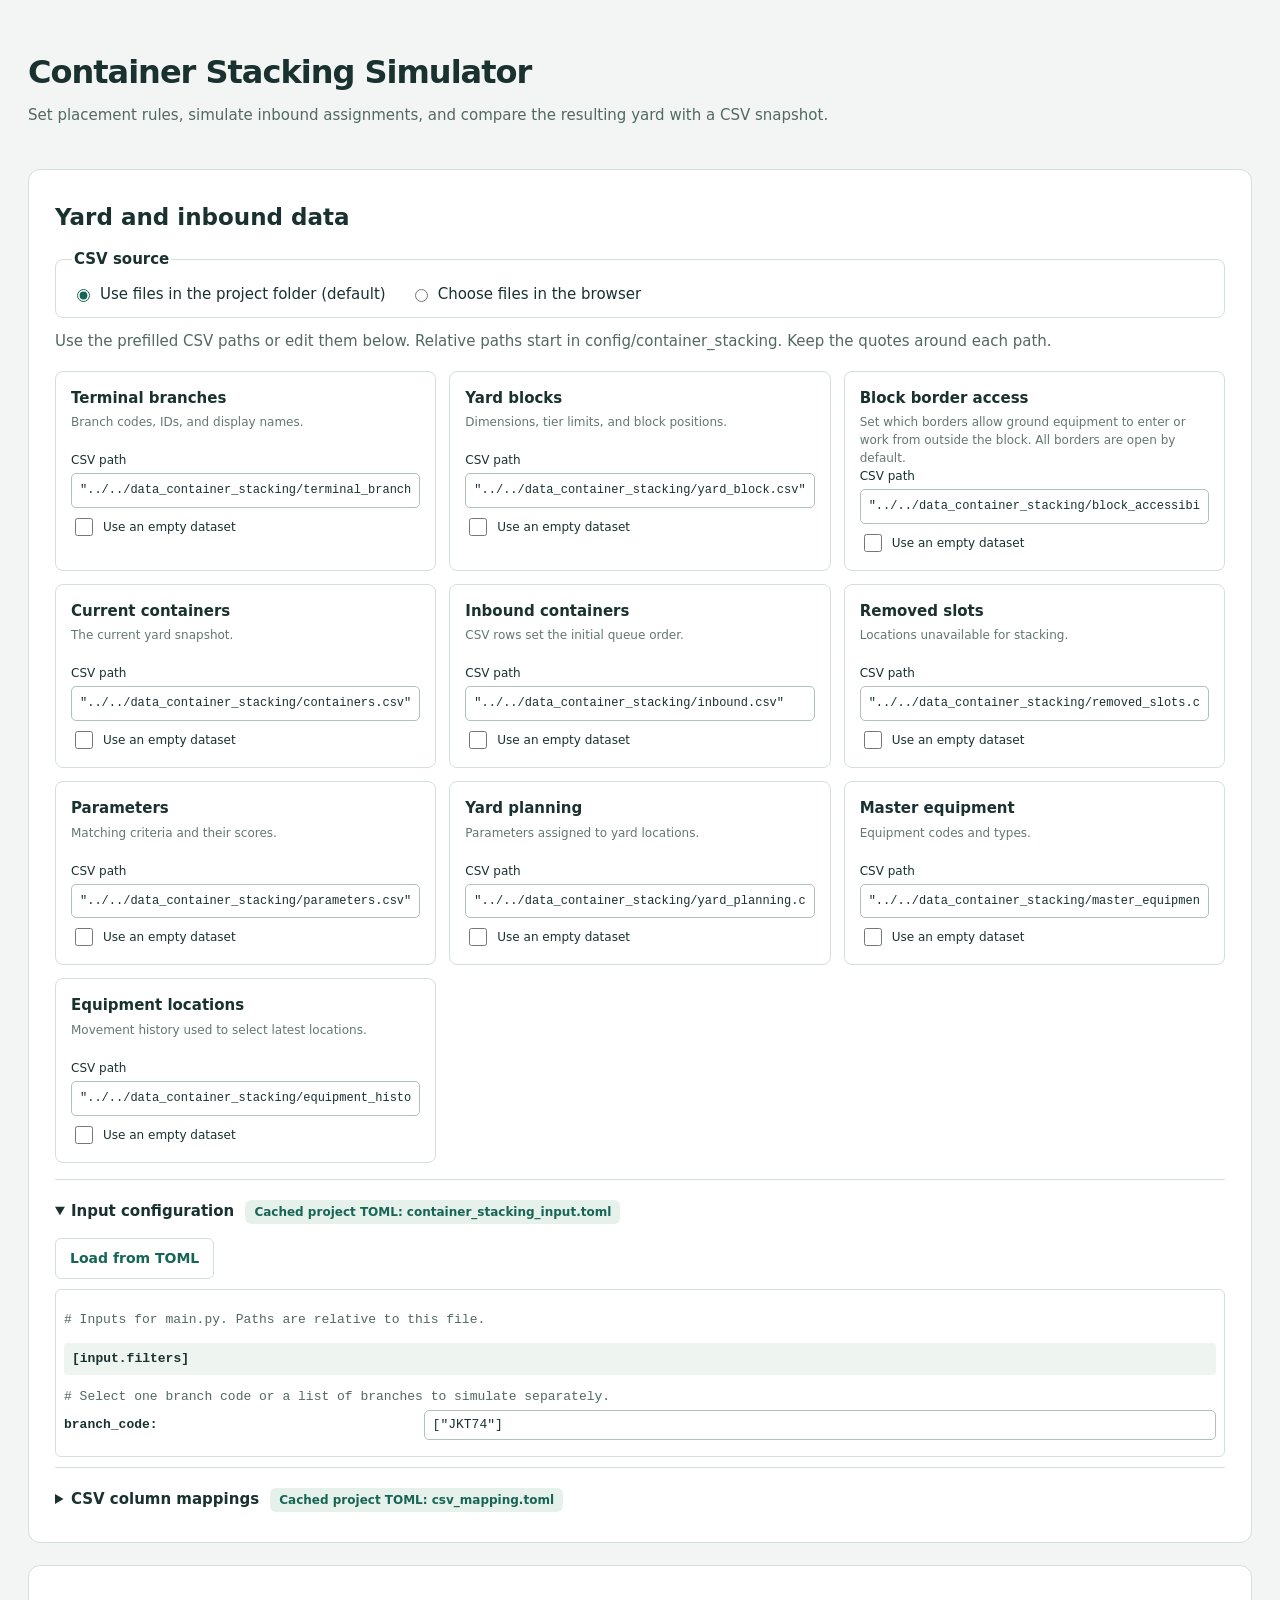
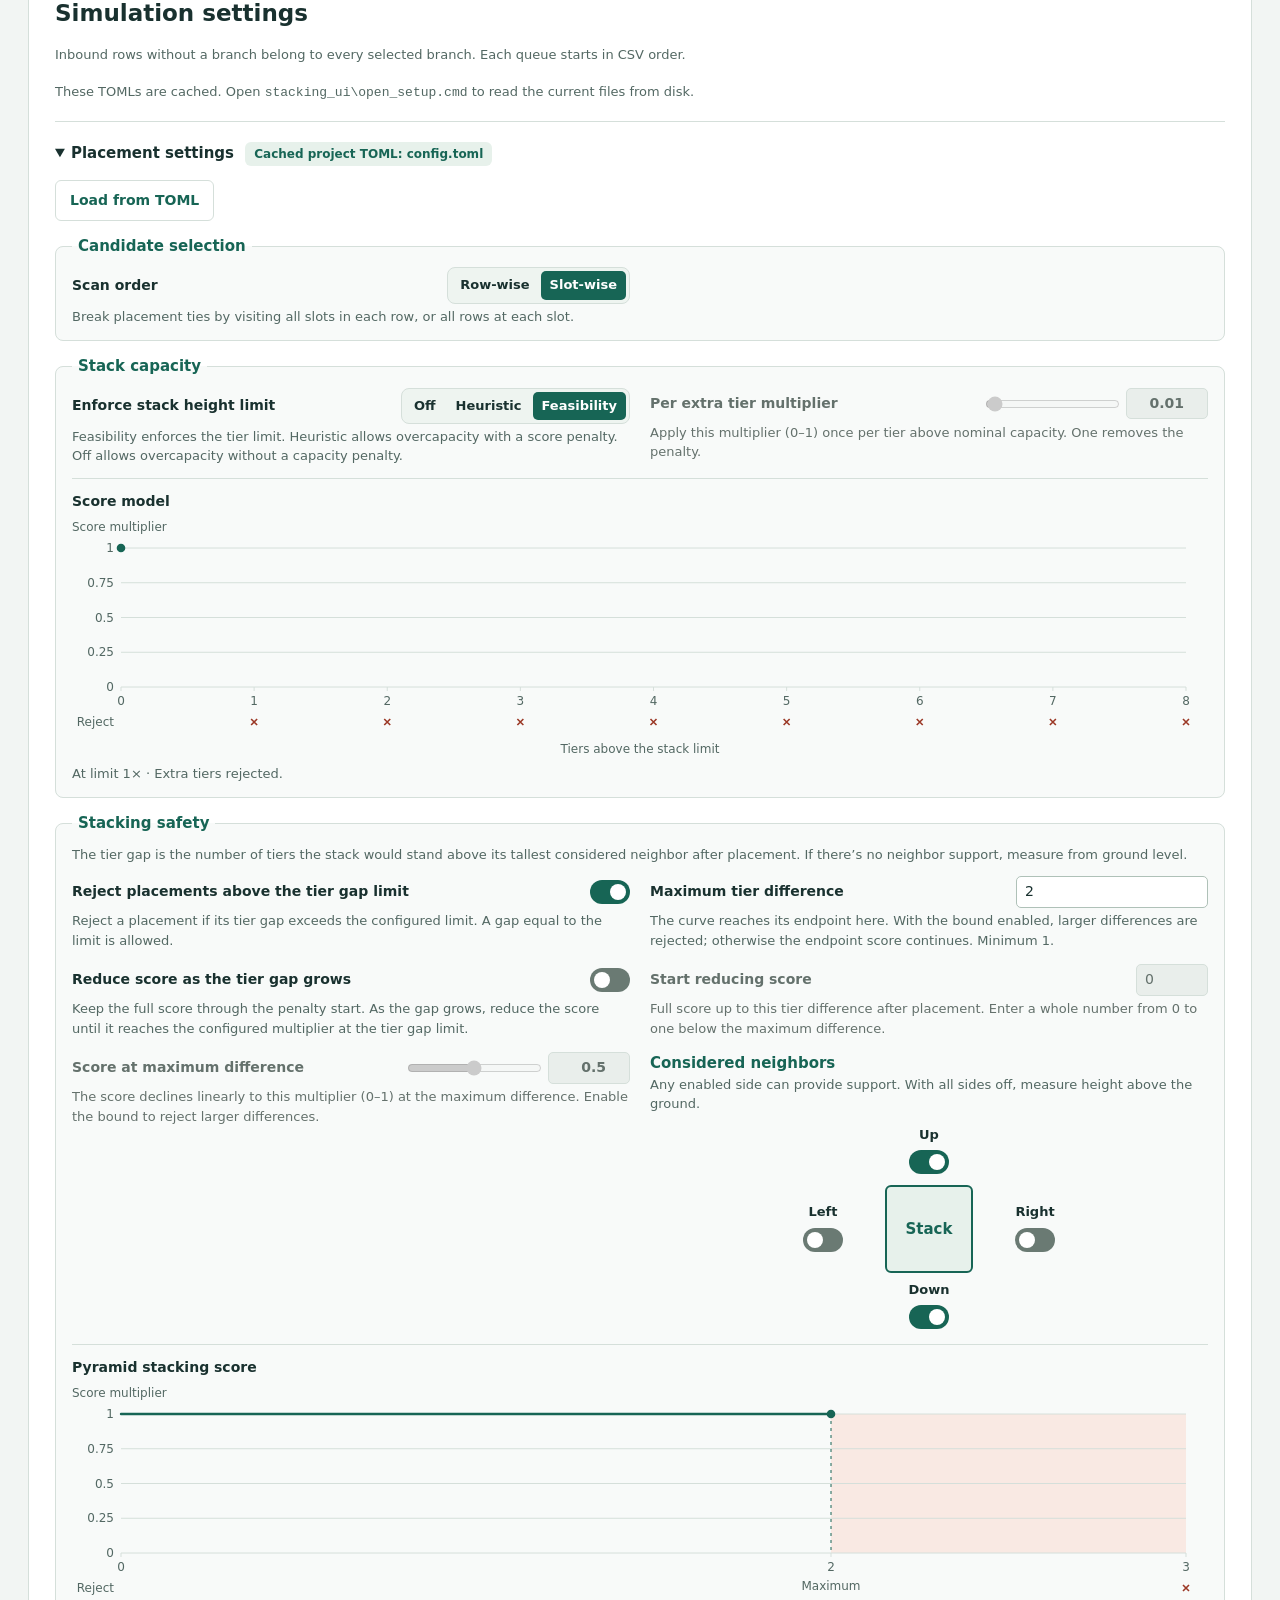
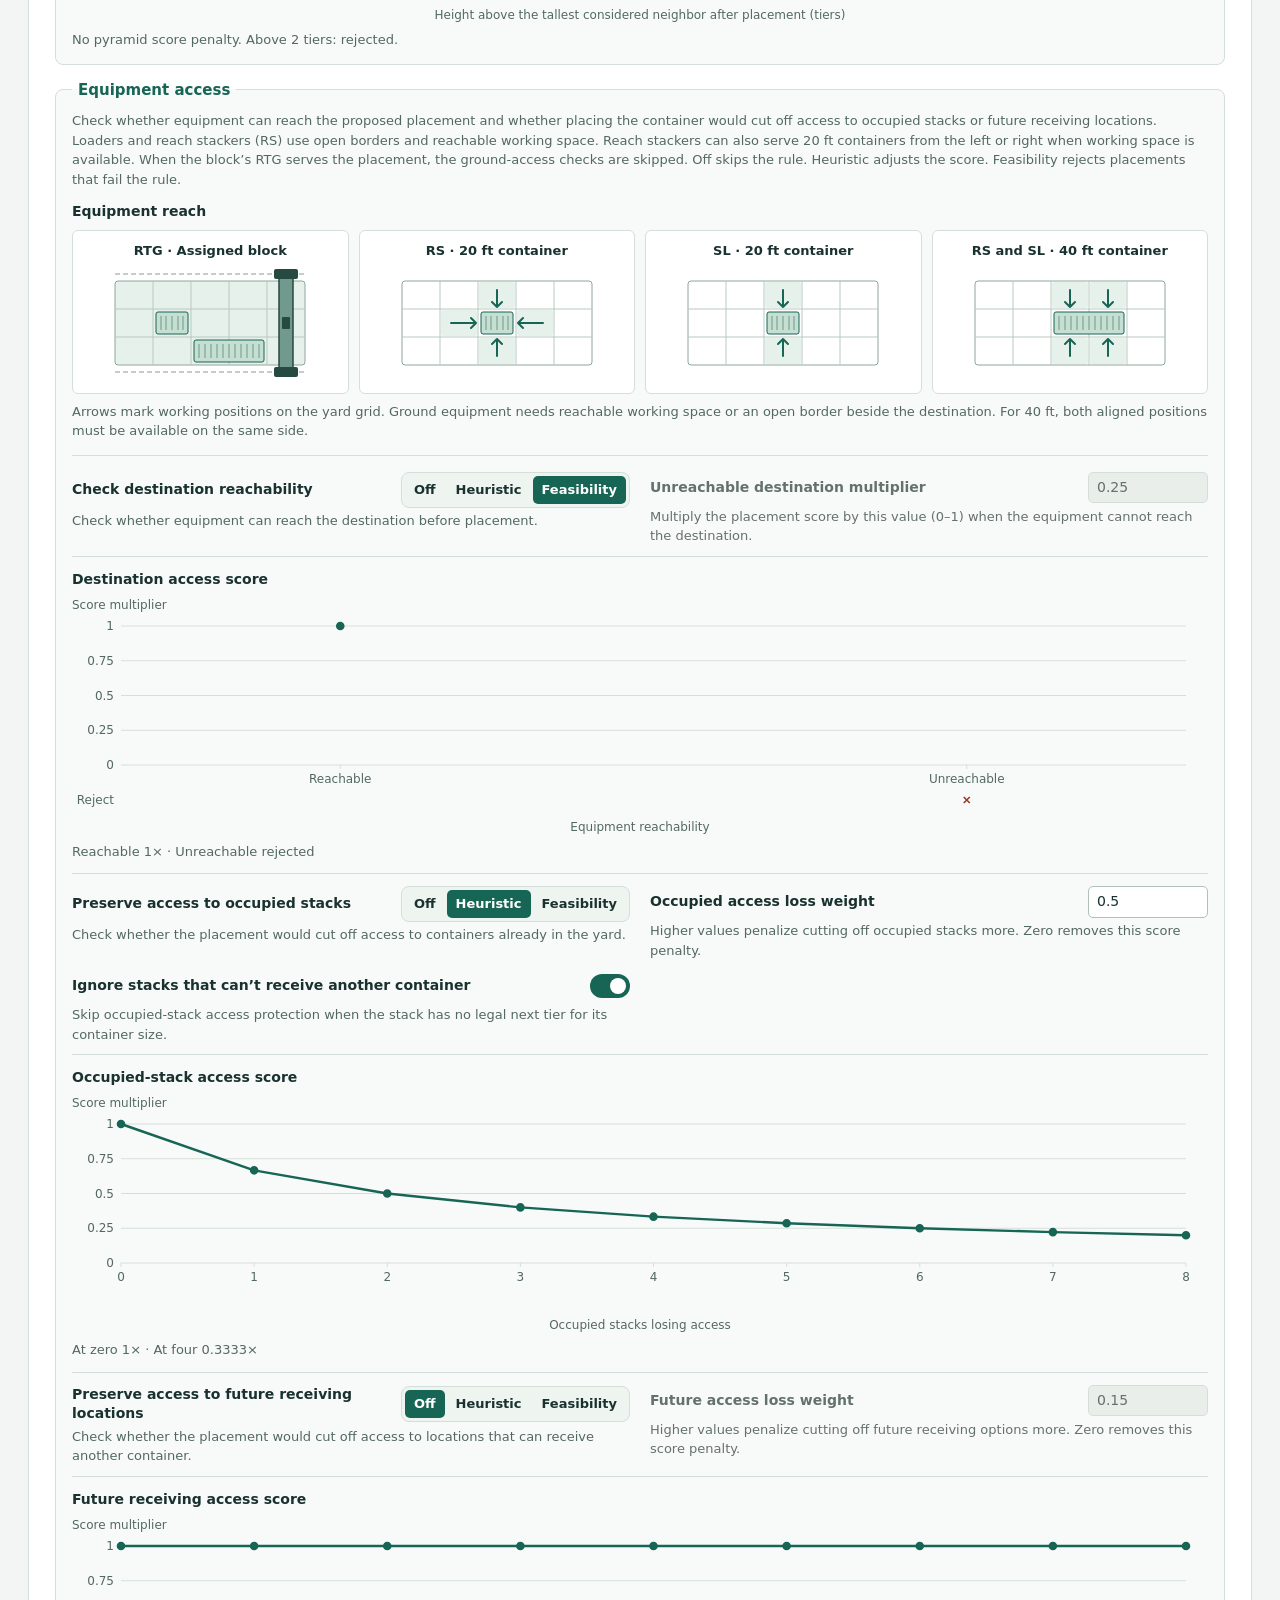
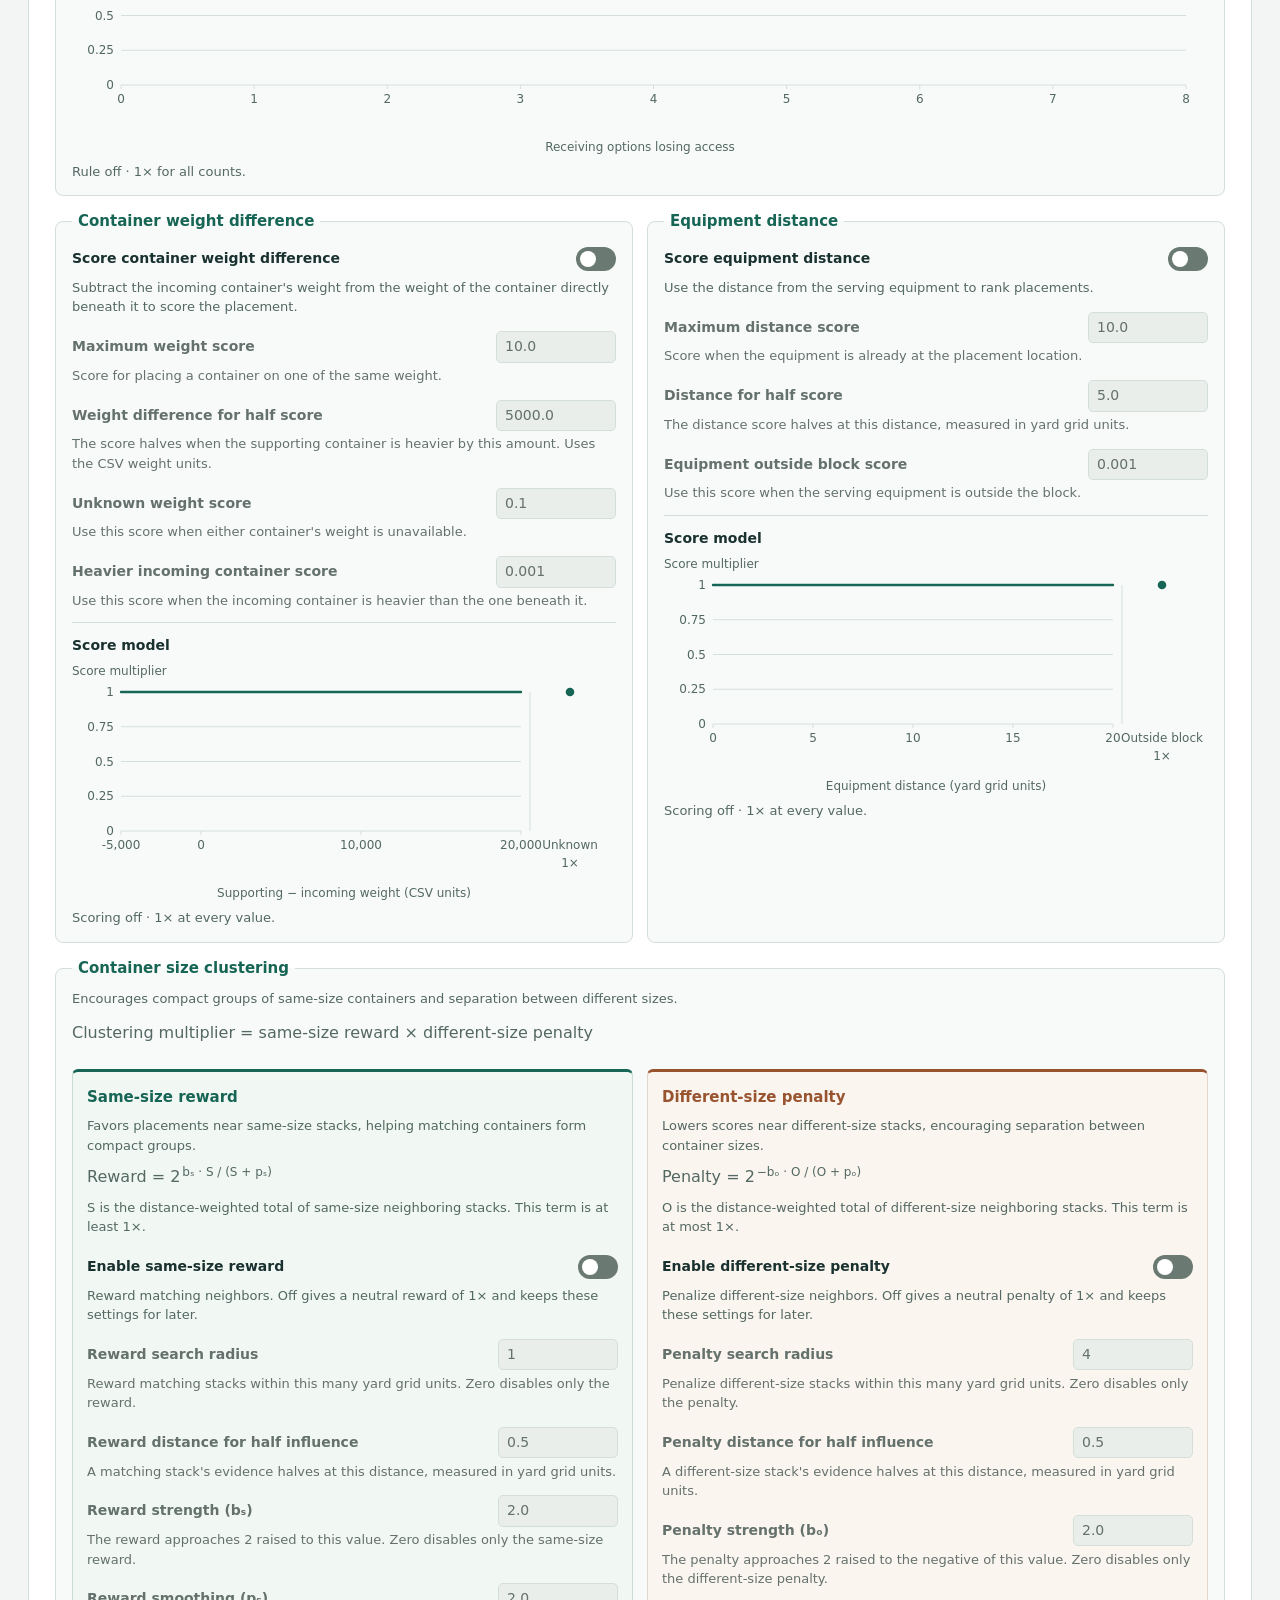
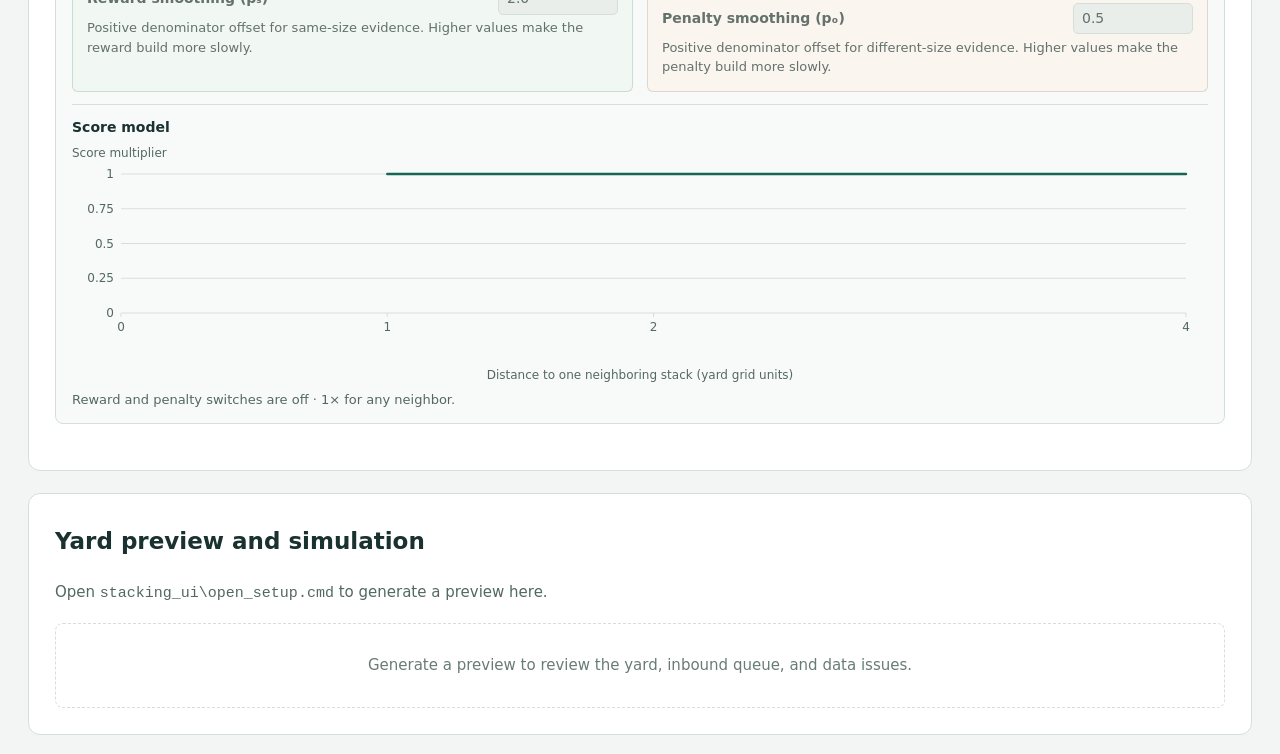
==== commit 74be8e6d: "Add equipment reach diagrams to placement settings" ====
--- a/stacking_ui/static/index.html
+++ b/stacking_ui/static/index.html
@@ -94,5 +94,76 @@
     <div id="results"><div class="empty">Generate a preview to review the yard, inbound queue, and data issues.</div></div>
   </section>
 </main>
+<template id="equipment-reach-diagram">
+  <figure class="equipment-reach" aria-labelledby="equipment-reach-title">
+    <figcaption id="equipment-reach-title">Equipment reach</figcaption>
+    <div class="equipment-reach-grid">
+      <div class="equipment-reach-panel">
+        <h4>RTG · Assigned block</h4>
+        <svg viewBox="0 0 220 120" role="img" aria-label="The crane spans the yard rows and travels along its assigned block to reach eligible 20 ft and 40 ft stacks.">
+          <defs>
+            <g id="reach-yard-grid" class="reach-yard-grid">
+              <rect x="15" y="18" width="190" height="84" rx="3"/>
+              <path d="M53 18v84m38-84v84m38-84v84m38-84v84M15 46h190M15 74h190"/>
+            </g>
+            <rect id="reach-working-cell" class="reach-working-cell" width="36" height="26" rx="2"/>
+            <g id="reach-roof-20">
+              <rect class="reach-target" width="32" height="22" rx="2"/>
+              <path class="reach-roof-ribs" d="M5 4v14m5-14v14m6-14v14m6-14v14m5-14v14"/>
+            </g>
+            <g id="reach-roof-40">
+              <rect class="reach-target" width="70" height="22" rx="2"/>
+              <path class="reach-roof-ribs" d="M5 4v14m6-14v14m6-14v14m6-14v14m6-14v14m6-14v14m6-14v14m6-14v14m6-14v14m6-14v14m6-14v14"/>
+            </g>
+          </defs>
+          <rect class="reach-coverage" x="15" y="18" width="190" height="84" rx="3"/>
+          <use href="#reach-yard-grid"/>
+          <use href="#reach-roof-20" x="56" y="49"/>
+          <use href="#reach-roof-40" x="94" y="77"/>
+          <path class="reach-crane-lane" d="M15 11h190M15 109h190"/>
+          <rect class="reach-crane" x="179" y="11" width="14" height="98" rx="2"/>
+          <rect class="reach-crane-wheel" x="174" y="6" width="24" height="10" rx="2"/>
+          <rect class="reach-crane-wheel" x="174" y="104" width="24" height="10" rx="2"/>
+          <rect class="reach-crane-wheel" x="182" y="54" width="8" height="12" rx="1"/>
+        </svg>
+      </div>
+      <div class="equipment-reach-panel">
+        <h4>RS · 20 ft container</h4>
+        <svg viewBox="0 0 220 120" role="img" aria-label="A reach stacker can approach a 20 ft container from the adjacent row above or below, or the adjacent slot on the left or right.">
+          <use href="#reach-working-cell" x="92" y="19"/>
+          <use href="#reach-working-cell" x="54" y="47"/>
+          <use href="#reach-working-cell" x="130" y="47"/>
+          <use href="#reach-working-cell" x="92" y="75"/>
+          <use href="#reach-yard-grid"/>
+          <use href="#reach-roof-20" x="94" y="49"/>
+          <path class="reach-arrow" d="M110 27v17m-5-5 5 5 5-5M110 93V76m-5 5 5-5 5 5M64 60h25m-5-5 5 5-5 5M156 60h-25m5-5-5 5 5 5"/>
+        </svg>
+      </div>
+      <div class="equipment-reach-panel">
+        <h4>SL · 20 ft container</h4>
+        <svg viewBox="0 0 220 120" role="img" aria-label="A loader can approach a 20 ft container from the adjacent row above or below.">
+          <use href="#reach-working-cell" x="92" y="19"/>
+          <use href="#reach-working-cell" x="92" y="75"/>
+          <use href="#reach-yard-grid"/>
+          <use href="#reach-roof-20" x="94" y="49"/>
+          <path class="reach-arrow" d="M110 27v17m-5-5 5 5 5-5M110 93V76m-5 5 5-5 5 5"/>
+        </svg>
+      </div>
+      <div class="equipment-reach-panel">
+        <h4>RS and SL · 40 ft container</h4>
+        <svg viewBox="0 0 220 120" role="img" aria-label="A reach stacker or loader serving a 40 ft container needs two aligned working positions in the row above, or two in the row below.">
+          <use href="#reach-working-cell" x="92" y="19"/>
+          <use href="#reach-working-cell" x="130" y="19"/>
+          <use href="#reach-working-cell" x="92" y="75"/>
+          <use href="#reach-working-cell" x="130" y="75"/>
+          <use href="#reach-yard-grid"/>
+          <use href="#reach-roof-40" x="94" y="49"/>
+          <path class="reach-arrow" d="M110 27v17m-5-5 5 5 5-5M148 27v17m-5-5 5 5 5-5M110 93V76m-5 5 5-5 5 5M148 93V76m-5 5 5-5 5 5"/>
+        </svg>
+      </div>
+    </div>
+    <p class="placement-help">Arrows mark working positions on the yard grid. Ground equipment needs reachable working space or an open border beside the destination. For 40 ft, both aligned positions must be available on the same side.</p>
+  </figure>
+</template>
 </body>
 </html>
--- a/stacking_ui/static/style.css
+++ b/stacking_ui/static/style.css
@@ -41,6 +41,44 @@
 }
 .inbound-queue h3 { margin: 0; }
 .inbound-queue p { margin: 4px 0 8px; font-size: 13px; }
+.inbound-queue-header {
+  display: flex;
+  align-items: center;
+  justify-content: space-between;
+  gap: 12px;
+}
+.inbound-add-form, .inbound-add-identity {
+  display: flex;
+  flex-wrap: wrap;
+  align-items: flex-end;
+  gap: 10px 16px;
+}
+.inbound-add-form {
+  padding: 10px 12px;
+  margin: 8px 0;
+  border: 1px solid var(--border);
+  border-radius: 8px;
+  background: #fff;
+}
+.inbound-add-form[hidden], .inbound-add-form p:empty { display: none; }
+.inbound-add-form p { flex-basis: 100%; margin: 0; }
+.inbound-add-field { display: grid; gap: 3px; font-size: 13px; }
+.inbound-dummy-choice { display: flex; align-items: center; gap: 6px; min-height: 40px; font-size: 13px; }
+.inbound-add-options { flex-basis: 100%; min-width: 0; padding-top: 8px; font-size: 13px; }
+.inbound-add-fields {
+  display: grid;
+  grid-template-columns: repeat(auto-fit, minmax(min(100%, 160px), 1fr));
+  gap: 8px 16px;
+  margin-top: 8px;
+}
+.inbound-add-fields input, .inbound-add-fields select { width: 100%; min-width: 0; }
+.inbound-add-options[aria-disabled="true"] { color: #6c7974; }
+.inbound-add-options[aria-disabled="true"] summary { cursor: default; }
+.inbound-add-options[aria-disabled="true"] :is(input, select) {
+  color: #6c7974;
+  background: #edf1ef;
+  border-color: var(--border);
+}
 .inbound-track {
   --queue-gap: 14px;
   display: flex;
@@ -51,6 +89,7 @@
   margin: 0;
   padding: 4px var(--queue-gap) 8px;
 }
+.inbound-track:empty { display: none; }
 .inbound-card {
   position: relative;
   display: flex;
@@ -63,6 +102,7 @@
   background: #fff;
   overflow-wrap: anywhere;
   font-size: 13px;
+  cursor: pointer;
 }
 .inbound-position, .inbound-meta, .inbound-reason { font-size: 12px; color: #526779; }
 .inbound-position { font-variant-numeric: tabular-nums; }
@@ -80,6 +120,8 @@
   height: 12px;
   background: radial-gradient(circle, #657d74 1px, transparent 1.5px) 0 0 / 4px 4px;
 }
+/* Keep the drop target steady as cards scroll under the pointer. */
+.inbound-track.inbound-drag-active > .inbound-card { pointer-events: none; }
 .inbound-dragging > * { opacity: .55; }
 .inbound-card[data-drop-edge]::after {
   content: "";
@@ -98,7 +140,35 @@
 @media (forced-colors: active) {
   .inbound-card[data-drop-edge]::after { forced-color-adjust: none; color: CanvasText; }
 }
-.inbound-card[draggable="true"]:focus:not(.inbound-dragging) { outline: 3px solid var(--green); outline-offset: -3px; }
+.inbound-card[data-inspected] { border-color: var(--green); }
+.inbound-card:focus:not(.inbound-dragging) { outline: 3px solid var(--green); outline-offset: -3px; }
+.inbound-details {
+  margin-top: 8px;
+  padding: 10px 12px;
+  border: 1px solid var(--border);
+  border-radius: 8px;
+  background: #fff;
+}
+.inbound-details h4 { margin: 0 0 6px; overflow-wrap: anywhere; }
+.inbound-details dl {
+  display: grid;
+  grid-template-columns: repeat(auto-fit, minmax(min(100%, 140px), 1fr));
+  gap: 8px 16px;
+  margin: 0;
+  font-size: 13px;
+}
+.inbound-details dt { color: #536863; font-size: 12px; }
+.inbound-details dd { margin: 0; overflow-wrap: anywhere; }
+.inbound-details-actions {
+  display: flex;
+  flex-wrap: wrap;
+  justify-content: flex-end;
+  gap: 8px;
+  margin-top: 10px;
+}
+.inbound-delete { color: #8b3728; background: #fff; border-color: #dfaa96; }
+.inbound-delete:hover:enabled { background: #fff3ee; }
+.inbound-delete:disabled { cursor: default; }
 .inbound-feedback:empty { margin: 0; }
 .simulation-controls {
   position: sticky;
@@ -111,6 +181,14 @@
   border-radius: 8px;
   background: #f8faf9;
   font-size: 13px;
+}
+.run-to-end { background: #1d7e6a; border-color: #1d7e6a; }
+.simulation-controls button[data-access-locked="true"],
+.simulation-tier-actions button[data-access-locked="true"] {
+  color: #6c7974;
+  background: #edf1ef;
+  opacity: 1;
+  cursor: default;
 }
 .simulation-outcome {
   margin: 8px 0 14px;
@@ -200,6 +278,26 @@
 }
 .simulation-trace-picker select { padding: 3px 6px; font-size: 13px; }
 .simulation-trace-picker[hidden] { display: none; }
+.simulation-alternate {
+  margin-bottom: 8px;
+  padding: 8px 10px;
+  border: 1px solid var(--border);
+  border-radius: 6px;
+  background: #f8faf9;
+}
+.simulation-alternate-fields { display: flex; flex-wrap: wrap; align-items: end; gap: 6px 12px; }
+.simulation-alternate > p:empty { display: none; }
+.simulation-alternate-fields label { display: grid; gap: 3px; font-size: 13px; }
+.simulation-alternate-fields select { min-width: 90px; padding: 4px 6px; font-size: 13px; }
+.simulation-alternate-fields select:disabled { color: #6c7974; background: #edf1ef; }
+.simulation-alternate-fields .simulation-auto-tier {
+  display: flex;
+  align-items: center;
+  gap: 8px;
+  min-height: 28px;
+}
+.simulation-tier-actions { align-items: center; }
+.simulation-tier-actions button { padding: 4px 8px; font-size: 13px; }
 .simulation-trace-stages { margin: 4px 0; padding-left: 22px; font-size: 13px; }
 .heuristic-breakdown { margin: 4px 0 8px; max-width: 360px; }
 .heuristic-breakdown table { font-size: 12px; font-variant-numeric: tabular-nums; }
@@ -347,16 +445,63 @@
 .placement-related-options {
   gap: 10px 20px;
 }
+.equipment-reach {
+  margin: 0 0 16px;
+  padding-bottom: 14px;
+  border-bottom: 1px solid var(--border);
+}
+.equipment-reach figcaption {
+  margin-bottom: 8px;
+  font-size: 14px;
+  font-weight: 650;
+}
+.equipment-reach-grid {
+  display: grid;
+  grid-template-columns: repeat(2, minmax(0, 1fr));
+  gap: 10px;
+  margin-bottom: 8px;
+}
+.equipment-reach-panel {
+  padding: 10px;
+  border: 1px solid var(--border);
+  border-radius: 6px;
+  background: white;
+  text-align: center;
+}
+.equipment-reach-panel h4 {
+  margin: 0;
+  font-size: 13px;
+  font-weight: 650;
+}
+.equipment-reach-panel svg {
+  display: block;
+  color: var(--green);
+  width: 100%;
+  max-width: 220px;
+  margin: 2px auto 0;
+}
+.reach-yard-grid { fill: none; stroke: #b8c9c1; }
+.reach-yard-grid rect { stroke: #8fa69c; }
+.reach-coverage, .reach-working-cell { fill: #e7f1eb; }
+.reach-target { fill: #c5e0d3; stroke: currentColor; }
+.reach-roof-ribs { fill: none; stroke: #71978a; }
+.reach-arrow {
+  fill: none;
+  stroke: currentColor;
+  stroke-width: 2;
+  stroke-linecap: round;
+  stroke-linejoin: round;
+}
+.reach-crane-lane { fill: none; stroke: #8a9b94; stroke-dasharray: 5 3; }
+.reach-crane { fill: #72998e; stroke: #274a40; stroke-width: 1.5; }
+.reach-crane-wheel { fill: #274a40; }
+@media (min-width: 1020px) {
+  .equipment-reach-grid { grid-template-columns: repeat(4, minmax(0, 1fr)); }
+}
+@media (max-width: 520px) {
+  .equipment-reach-grid { grid-template-columns: 1fr; }
+}
 .pyramid-neighbor-editor h4 { margin: 0; color: var(--green); }
-.pyramid-rule-switches { display: grid; gap: 10px; min-width: 0; }
-.pyramid-feature-switch { display: flex; align-items: center; justify-content: space-between; gap: 12px; }
-.pyramid-feature-switch .toml-switch { flex: 0 0 40px; }
-@media (max-width: 600px) {
-  .placement-option:has(.pyramid-rule-switches) .toml-setting { grid-template-columns: 1fr; }
-}
-@media (max-width: 480px) {
-  .placement-group:has(.pyramid-rule-switches) .toml-setting { grid-template-columns: 1fr; }
-}
 .pyramid-neighbor-grid {
   display: grid;
   grid-template-areas: ". up ." "left stack right" ". down .";
--- a/stacking_ui/static/yard-map.css
+++ b/stacking_ui/static/yard-map.css
@@ -72,6 +72,8 @@
 }
 .yard-trace-key strong, .yard-trace-key span { display: block; }
 .yard-map-scroll {
+  display: flex;
+  flex-direction: column;
   overflow: auto;
   height: clamp(420px, var(--yard-map-height), 90vh);
   border: 1px solid var(--yard-line);
@@ -82,7 +84,7 @@
 }
 .yard-map-scroll.yard-map-panning,
 .yard-map-scroll.yard-map-panning * { cursor: grabbing; user-select: none; }
-.yard-map-extent { position: relative; overflow: hidden; margin-inline: auto; }
+.yard-map-extent { position: relative; overflow: hidden; flex: none; margin: auto; }
 .yard-map-stage { position: absolute; inset: 0 auto auto 0; transform-origin: top left; }
 .yard-block {
   position: absolute;
@@ -91,7 +93,7 @@
   border-radius: 8px;
   background: #fff;
 }
-.yard-block-heading { height: 76px; }
+.yard-block-heading { height: 94px; }
 .yard-block-title { display: flex; justify-content: space-between; align-items: center; gap: 8px; }
 .yard-block-save { font-size: 11px; line-height: 1.2; padding: 3px 8px; flex: none; }
 .yard-block-save:disabled {
@@ -291,6 +293,10 @@
 .yard-tier-table td, .yard-tier-table th { padding: 5px 4px; }
 .yard-tier-table td:nth-child(2) { font-weight: 650; white-space: nowrap; }
 .yard-tier-table .yard-placed-tier { background: #efe7fa; color: #512498; }
+.yard-stack-actions { display: grid; justify-items: start; gap: 7px; margin-top: 10px; }
+.yard-dummy-add { align-items: center; gap: 7px; }
+.yard-dummy-add select { padding: 6px; font-size: 13px; }
+.yard-stack-actions button[data-access-locked="true"] { cursor: default; }
 .yard-view .yard-gap-note {
   margin: 5px 0;
   padding: 5px 7px;
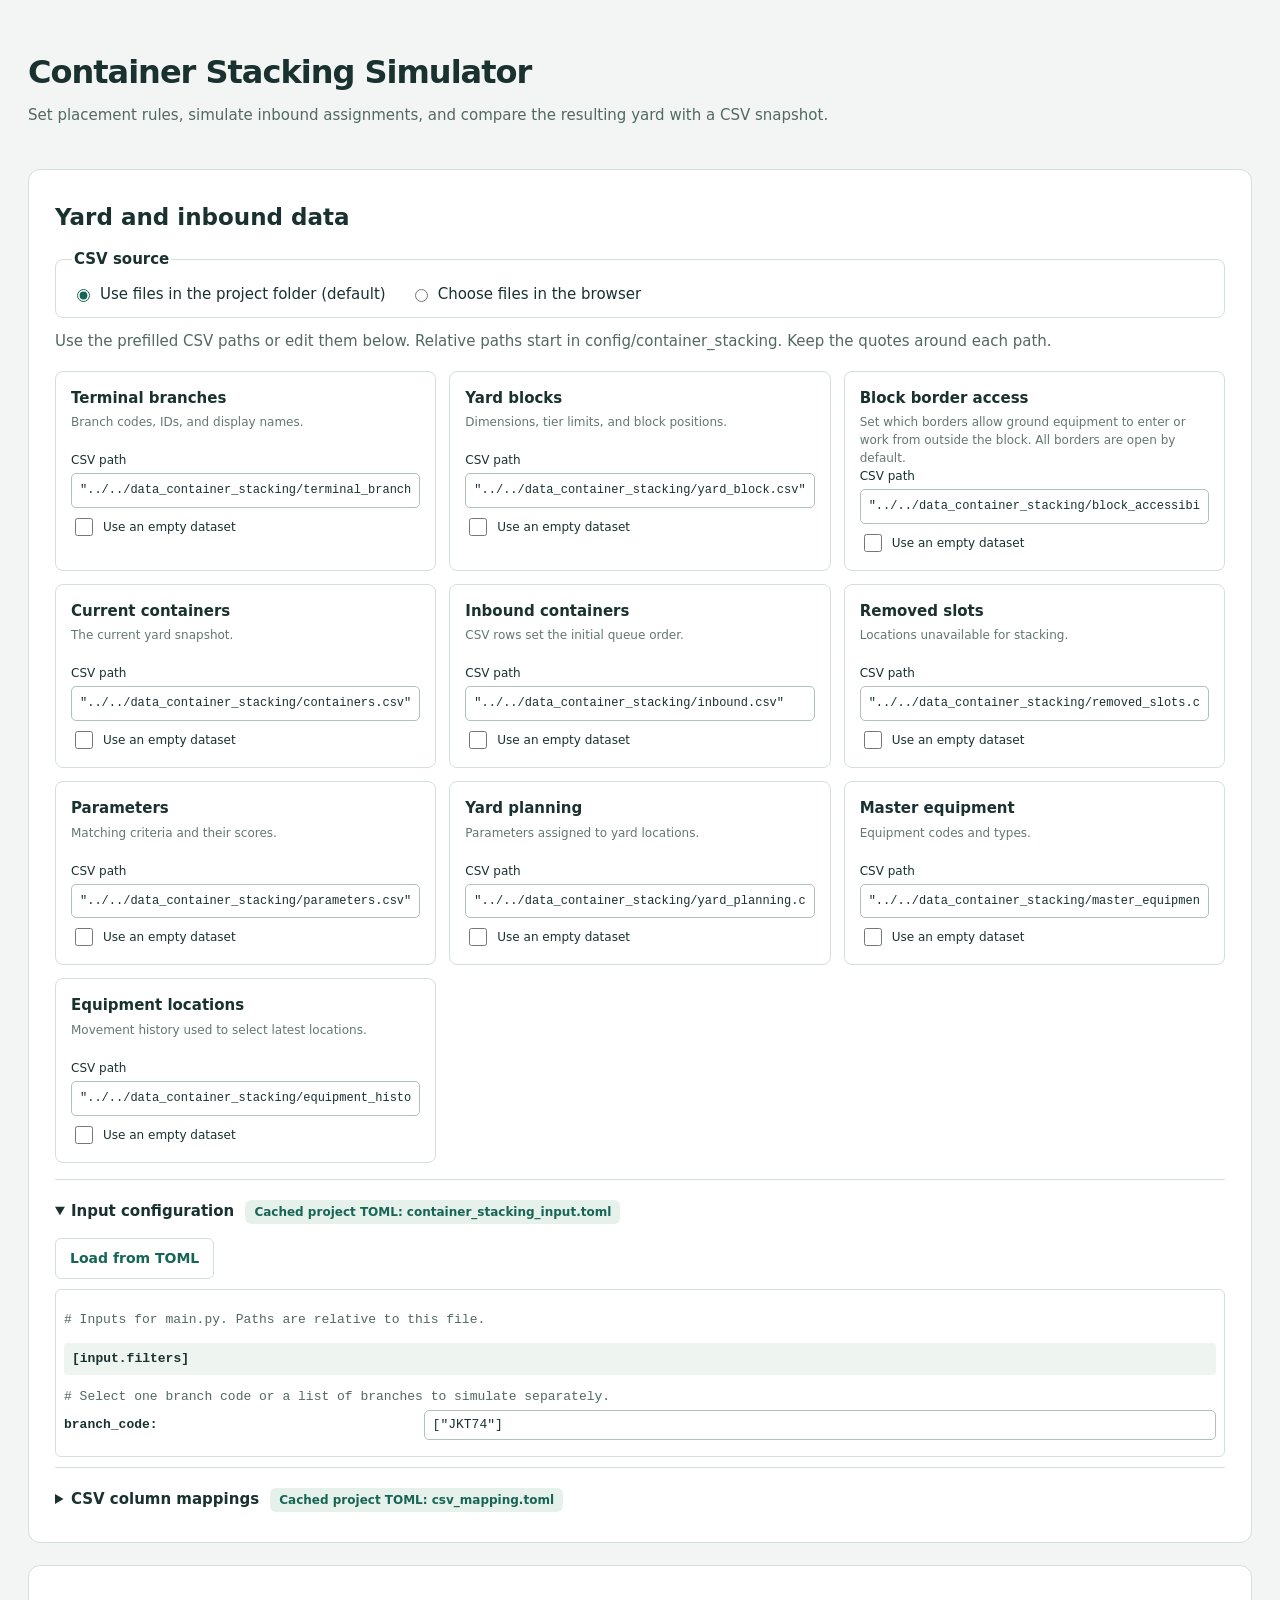
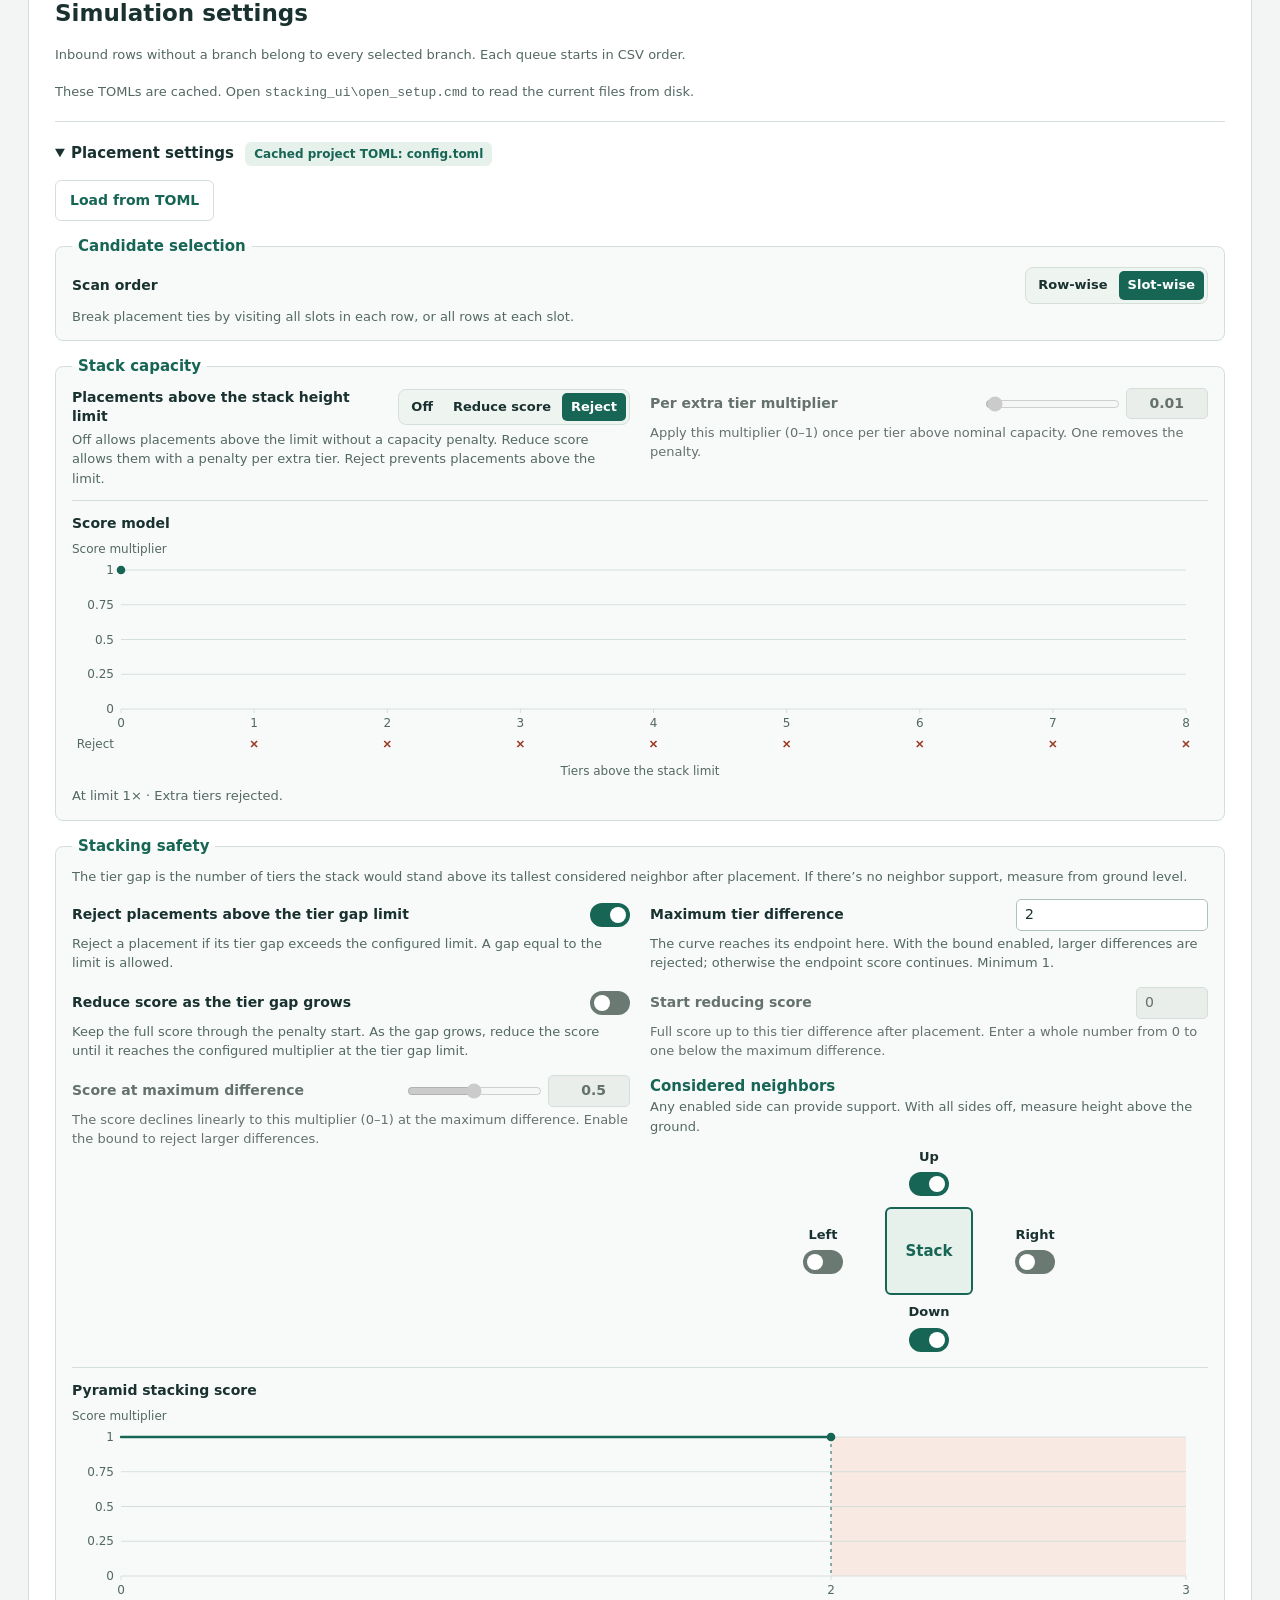
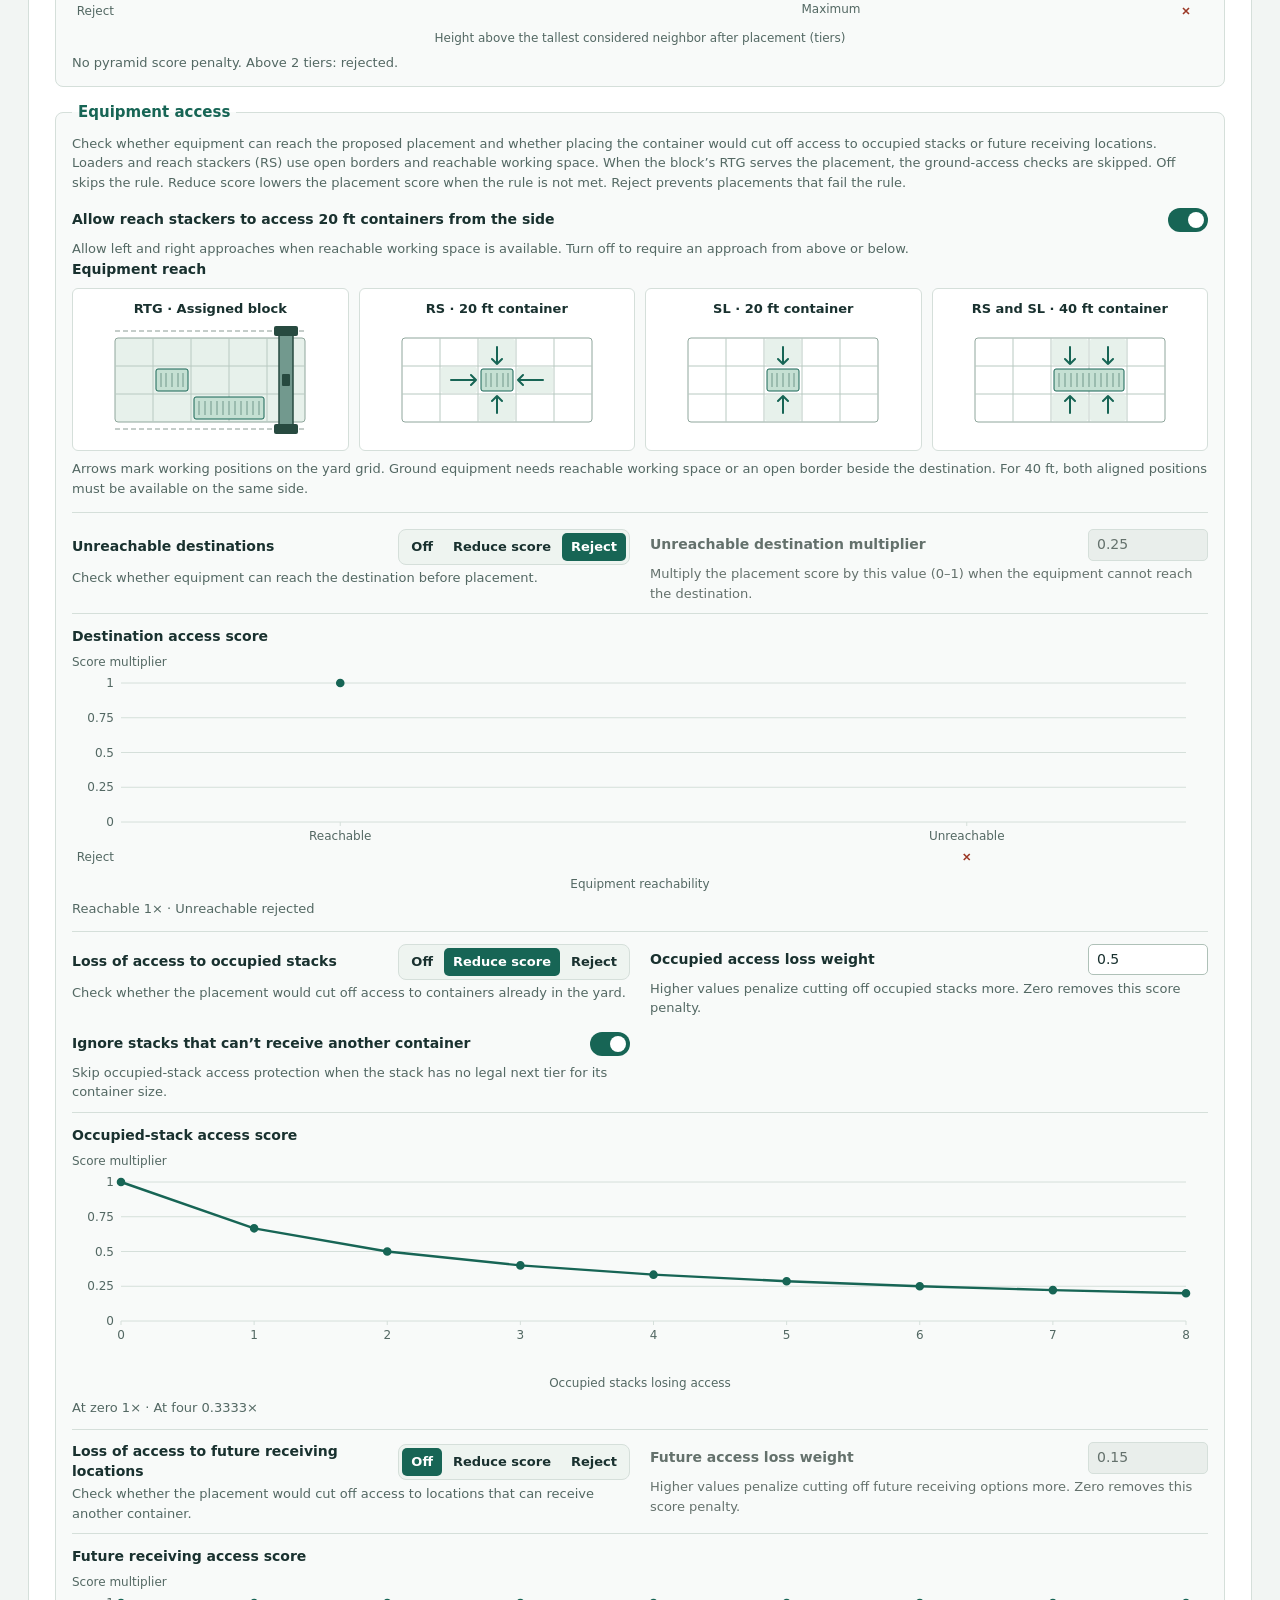
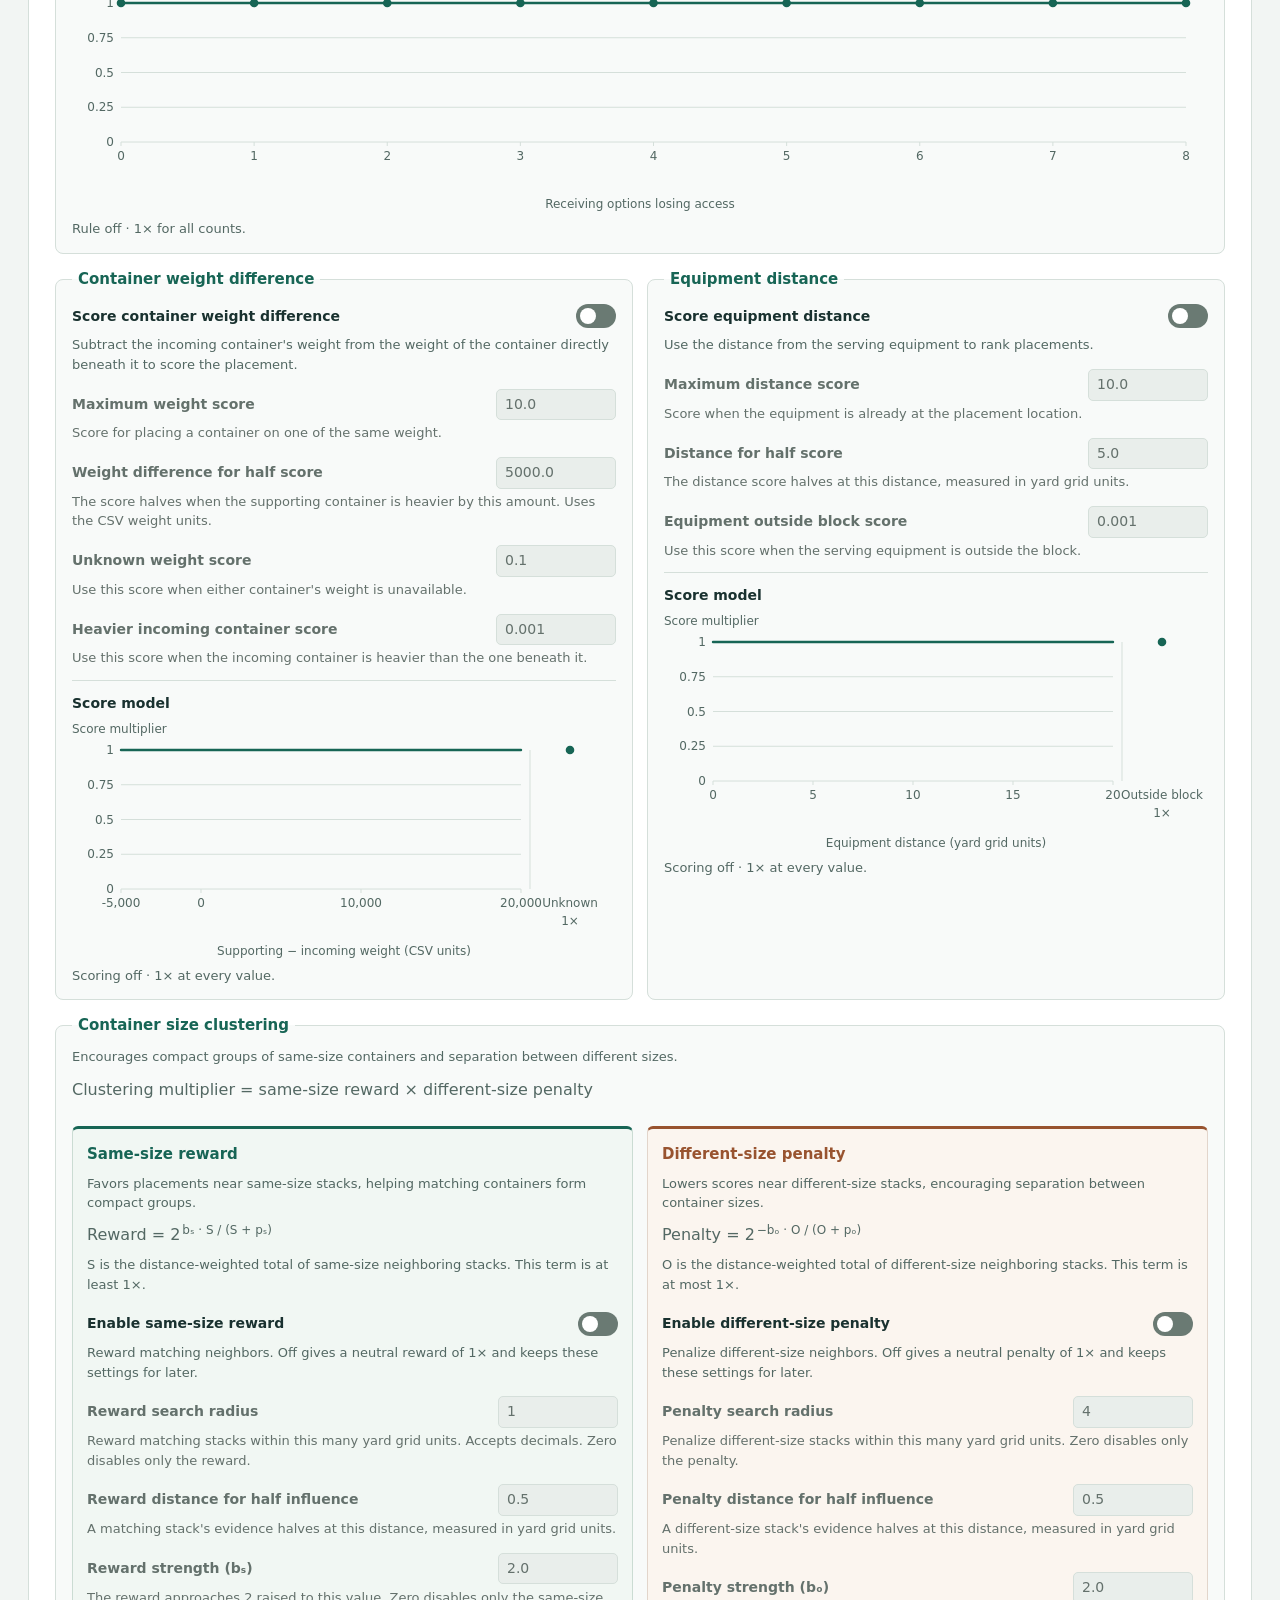
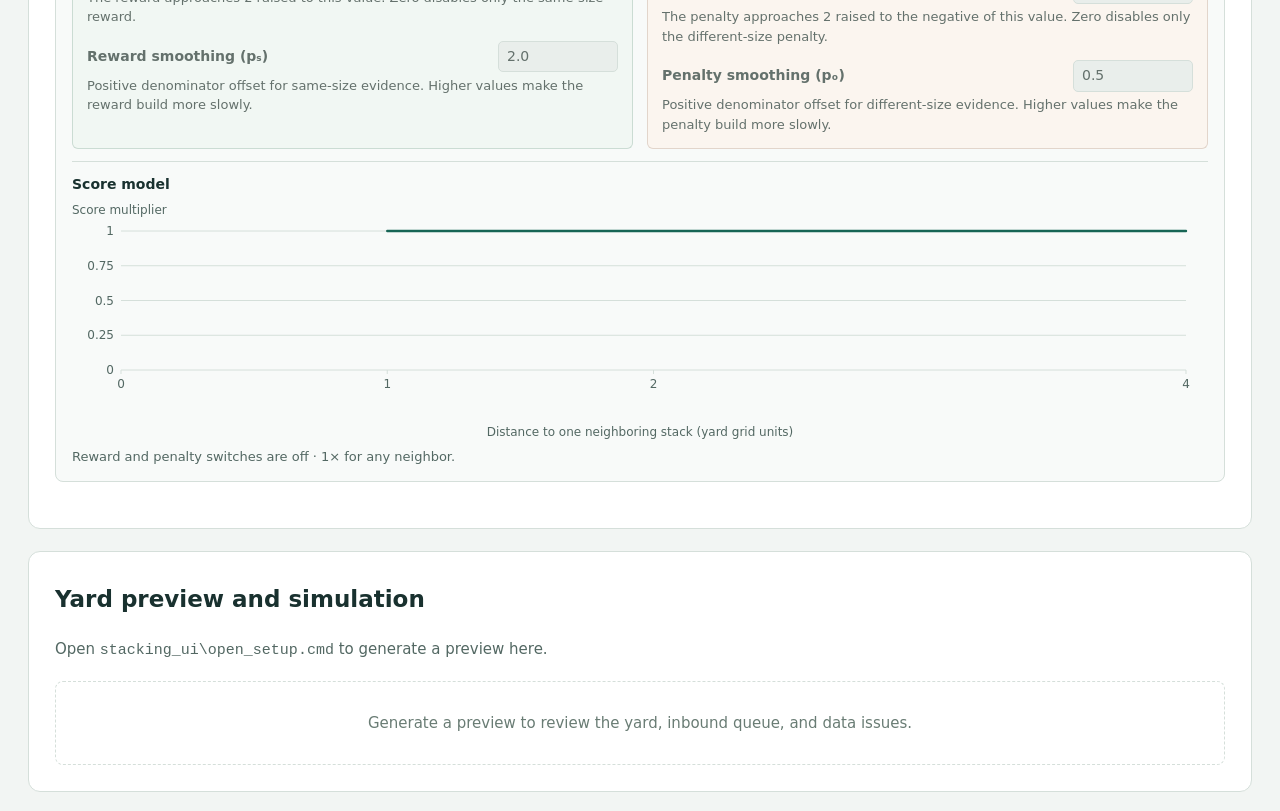
==== commit 1d7b2fab: "Make reach-stacker side access configurable" ====
--- a/stacking_ui/static/index.html
+++ b/stacking_ui/static/index.html
@@ -129,14 +129,15 @@
       </div>
       <div class="equipment-reach-panel">
         <h4>RS · 20 ft container</h4>
-        <svg viewBox="0 0 220 120" role="img" aria-label="A reach stacker can approach a 20 ft container from the adjacent row above or below, or the adjacent slot on the left or right.">
+        <svg viewBox="0 0 220 120" role="img" data-reach-stacker-20ft>
           <use href="#reach-working-cell" x="92" y="19"/>
-          <use href="#reach-working-cell" x="54" y="47"/>
-          <use href="#reach-working-cell" x="130" y="47"/>
+          <use href="#reach-working-cell" x="54" y="47" data-side-approach/>
+          <use href="#reach-working-cell" x="130" y="47" data-side-approach/>
           <use href="#reach-working-cell" x="92" y="75"/>
           <use href="#reach-yard-grid"/>
           <use href="#reach-roof-20" x="94" y="49"/>
-          <path class="reach-arrow" d="M110 27v17m-5-5 5 5 5-5M110 93V76m-5 5 5-5 5 5M64 60h25m-5-5 5 5-5 5M156 60h-25m5-5-5 5 5 5"/>
+          <path class="reach-arrow" d="M110 27v17m-5-5 5 5 5-5M110 93V76m-5 5 5-5 5 5"/>
+          <path class="reach-arrow" d="M64 60h25m-5-5 5 5-5 5M156 60h-25m5-5-5 5 5 5" data-side-approach/>
         </svg>
       </div>
       <div class="equipment-reach-panel">
--- a/stacking_ui/static/style.css
+++ b/stacking_ui/static/style.css
@@ -442,6 +442,7 @@
   grid-template-columns: repeat(2, minmax(0, 1fr));
   gap: 14px 20px;
 }
+.placement-option-wide { grid-column: 1 / -1; }
 .placement-related-options {
   gap: 10px 20px;
 }
